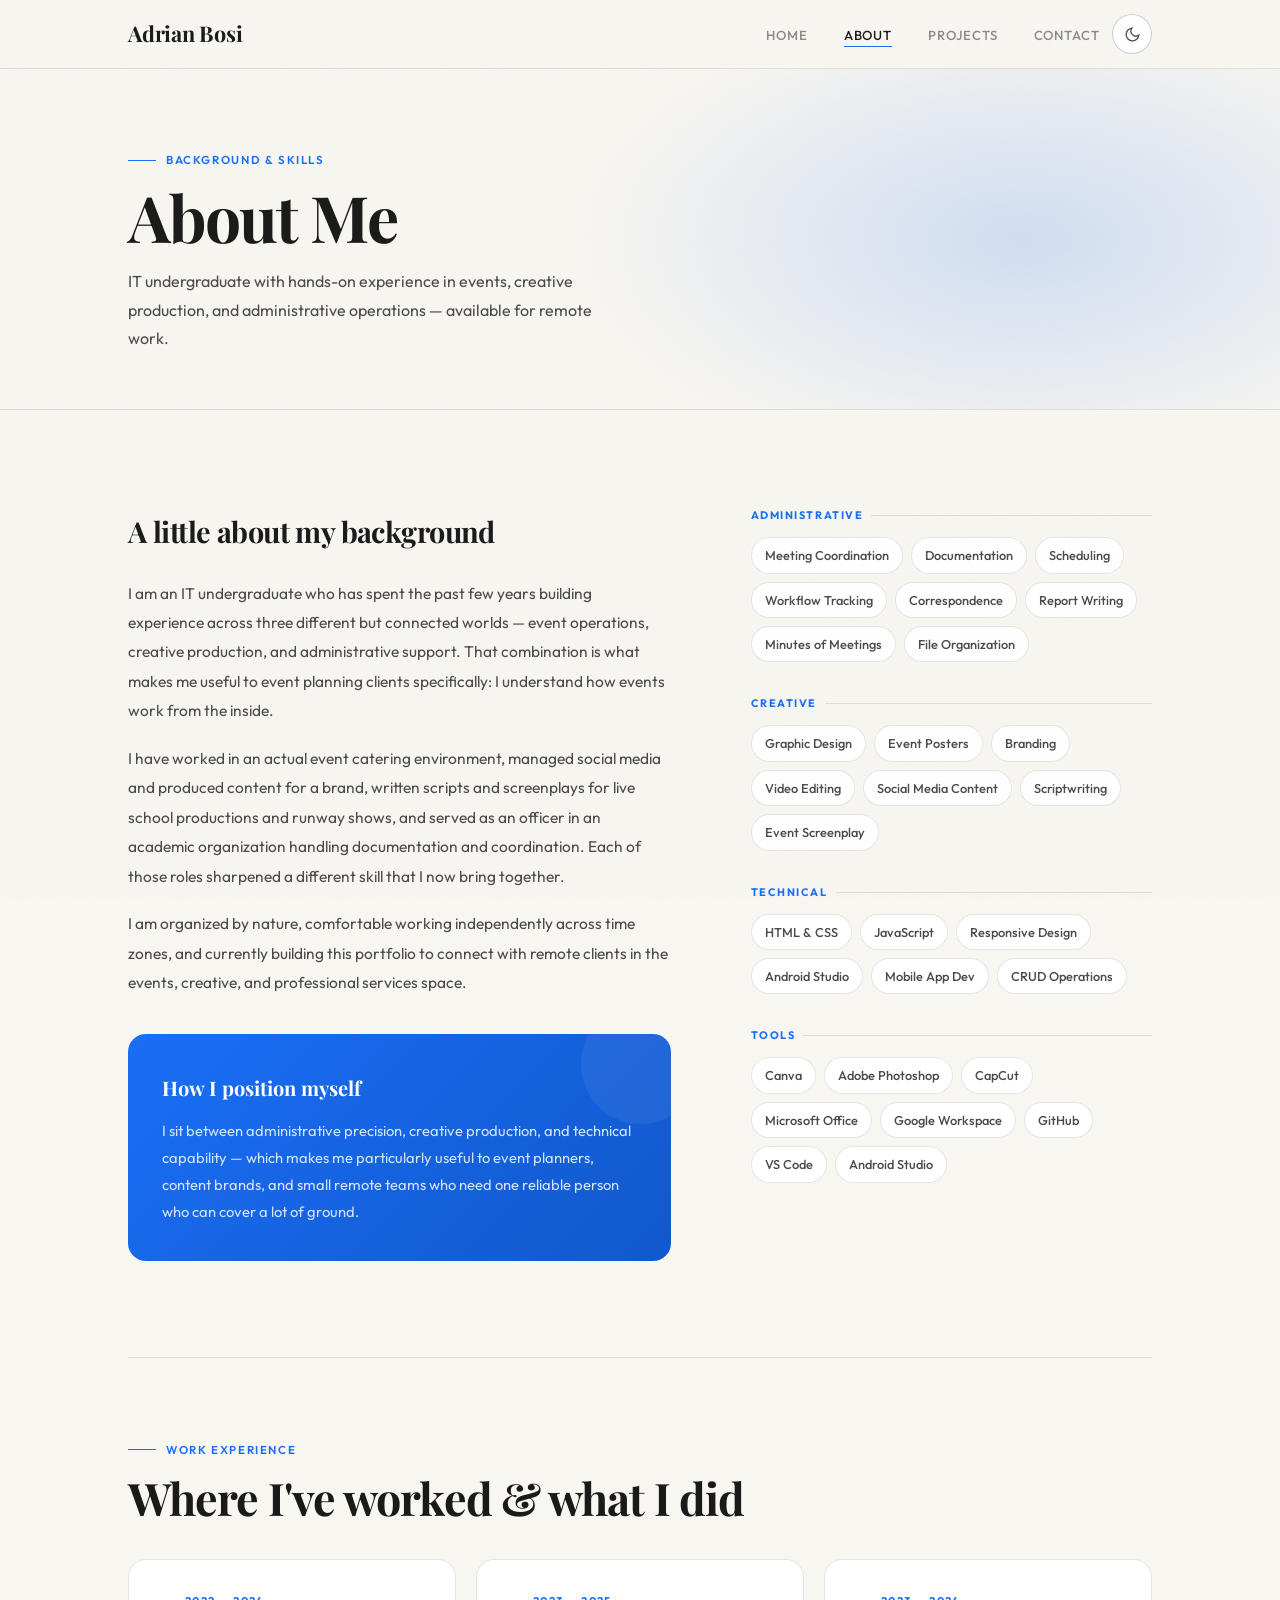
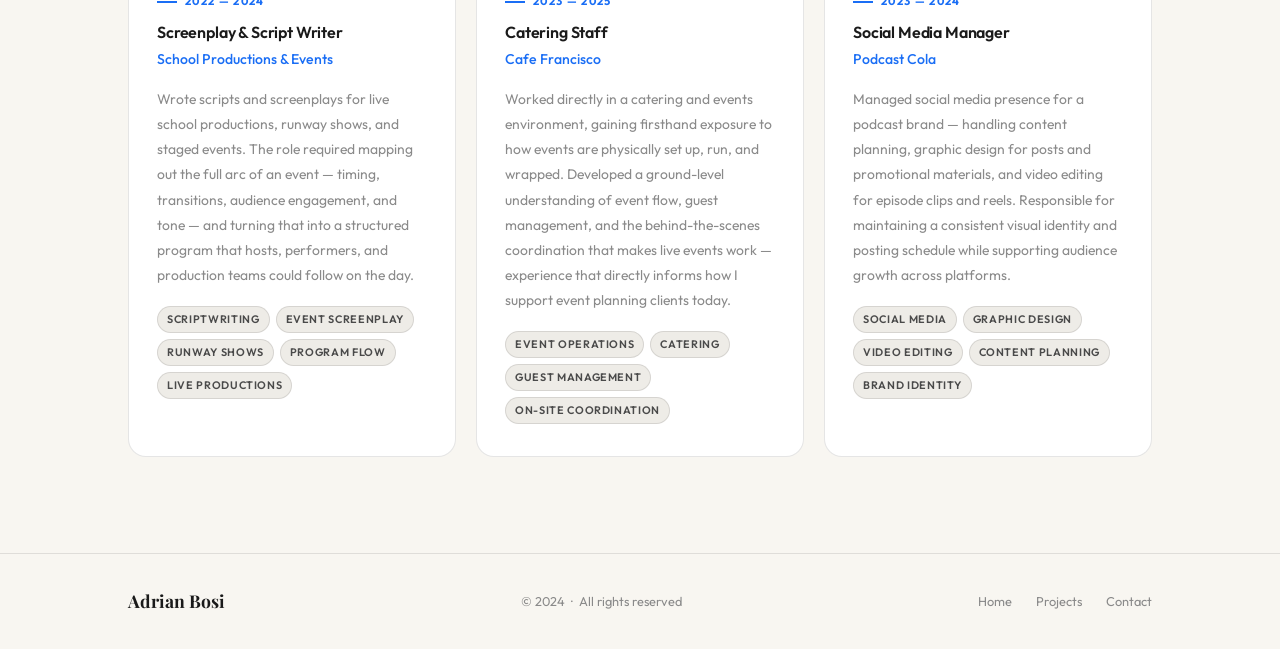
==== pages/about.html @ af2e98ad "Add files via upload" ====
<!DOCTYPE html>
<html lang="en" data-theme="light">
<head>
  <meta charset="UTF-8"/>
  <meta name="viewport" content="width=device-width, initial-scale=1.0"/>
  <title>About | Adrian Bosi</title>
  <meta name="description" content="IT undergraduate with real-world administrative, creative, and event experience, available for remote work."/>
  <link rel="stylesheet" href="../css/style.css"/>
  <style>
    .experience-section { padding: 0 0 96px; }

    .experience-grid {
      display: grid;
      grid-template-columns: repeat(3, 1fr);
      gap: 20px;
    }

    .exp-card {
      background: var(--bg-card);
      border: 1px solid var(--border);
      border-radius: var(--radius-lg);
      padding: 32px 28px;
      position: relative;
      overflow: hidden;
      transition: all var(--transition);
    }

    .exp-card::before {
      content: '';
      position: absolute;
      top: 0; left: 0; right: 0;
      height: 3px;
      background: linear-gradient(90deg, var(--accent), transparent);
      transform: scaleX(0);
      transform-origin: left;
      transition: transform var(--transition);
    }

    .exp-card:hover { box-shadow: var(--shadow-md); transform: translateY(-3px); border-color: var(--border-strong); }
    .exp-card:hover::before { transform: scaleX(1); }

    .exp-period {
      font-size: 0.7rem;
      font-weight: 700;
      letter-spacing: 0.12em;
      text-transform: uppercase;
      color: var(--accent);
      margin-bottom: 10px;
      display: flex;
      align-items: center;
      gap: 8px;
    }

    .exp-period::before {
      content: '';
      width: 20px;
      height: 1.5px;
      background: var(--accent);
      flex-shrink: 0;
    }

    .exp-role {
      font-size: 1rem;
      font-weight: 600;
      color: var(--text);
      margin-bottom: 4px;
      line-height: 1.3;
      letter-spacing: -0.01em;
    }

    .exp-company {
      font-size: 0.88rem;
      color: var(--accent);
      font-weight: 500;
      margin-bottom: 16px;
    }

    .exp-desc {
      font-size: 0.87rem;
      color: var(--text-muted);
      line-height: 1.8;
      margin-bottom: 18px;
    }

    .exp-tags { display: flex; flex-wrap: wrap; gap: 6px; }

    .exp-tag {
      font-size: 0.68rem;
      font-weight: 600;
      letter-spacing: 0.06em;
      text-transform: uppercase;
      color: var(--text-2);
      background: var(--bg-2);
      border: 1px solid var(--border);
      padding: 3px 9px;
      border-radius: 100px;
    }

    .about-divider {
      border: none;
      border-top: 1px solid var(--border);
      margin: 0 0 72px;
    }

    @media (max-width: 900px) {
      .experience-grid { grid-template-columns: 1fr; }
    }
  </style>
</head>
<body>

  <a href="#main-content" class="skip-link">Skip to main content</a>
  <div id="scrollProgress" style="position:fixed;top:0;left:0;height:2px;background:var(--accent);z-index:999;width:0;" aria-hidden="true"></div>

  <nav class="navbar" role="navigation" aria-label="Main navigation">
    <div class="nav-inner">
      <a href="../index.html" class="nav-logo">Adrian Bosi</a>
      <div class="nav-right">
        <button class="nav-toggle" id="navToggle" aria-expanded="false" aria-controls="navLinksWrap" aria-label="Open menu">
          <span></span><span></span><span></span>
        </button>
        <div class="nav-links-wrap" id="navLinksWrap">
          <ul class="nav-links" role="list">
            <li><a href="../index.html">Home</a></li>
            <li><a href="about.html" class="active">About</a></li>
            <li><a href="projects.html">Projects</a></li>
            <li><a href="contact.html">Contact</a></li>
          </ul>
        </div>
        <button class="theme-toggle" id="themeToggle" aria-label="Switch to dark mode">
          <svg class="icon-moon" viewBox="0 0 24 24" fill="none" stroke="currentColor" stroke-width="1.8" aria-hidden="true"><path d="M21 12.79A9 9 0 1111.21 3 7 7 0 0021 12.79z"/></svg>
          <svg class="icon-sun" viewBox="0 0 24 24" fill="none" stroke="currentColor" stroke-width="1.8" aria-hidden="true"><circle cx="12" cy="12" r="5"/><line x1="12" y1="1" x2="12" y2="3"/><line x1="12" y1="21" x2="12" y2="23"/><line x1="4.22" y1="4.22" x2="5.64" y2="5.64"/><line x1="18.36" y1="18.36" x2="19.78" y2="19.78"/><line x1="1" y1="12" x2="3" y2="12"/><line x1="21" y1="12" x2="23" y2="12"/><line x1="4.22" y1="19.78" x2="5.64" y2="18.36"/><line x1="18.36" y1="5.64" x2="19.78" y2="4.22"/></svg>
        </button>
      </div>
    </div>
  </nav>

  <main id="main-content">

    <section class="page-header" aria-label="Page header">
      <div class="page-header-bg" aria-hidden="true"></div>
      <div class="container page-header-content">
        <div class="section-eyebrow reveal">
          <div class="eyebrow-line" aria-hidden="true"></div>
          <span class="eyebrow-text">Background &amp; Skills</span>
        </div>
        <h1 class="reveal reveal-delay-1">About Me</h1>
        <p class="reveal reveal-delay-2">IT undergraduate with hands-on experience in events, creative production, and administrative operations — available for remote work.</p>
      </div>
    </section>

    <!-- BIO + SKILLS -->
    <section class="about-section" aria-labelledby="about-heading">
      <div class="container">
        <div class="about-grid">

          <div class="about-bio">
            <h2 class="reveal" id="about-heading">A little about my background</h2>
            <p class="reveal reveal-delay-1">
              I am an IT undergraduate who has spent the past few years building experience across
              three different but connected worlds — event operations, creative production, and
              administrative support. That combination is what makes me useful to event planning
              clients specifically: I understand how events work from the inside.
            </p>
            <p class="reveal reveal-delay-2">
              I have worked in an actual event catering environment, managed social media and
              produced content for a brand, written scripts and screenplays for live school
              productions and runway shows, and served as an officer in an academic organization
              handling documentation and coordination. Each of those roles sharpened a different
              skill that I now bring together.
            </p>
            <p class="reveal reveal-delay-3">
              I am organized by nature, comfortable working independently across time zones, and
              currently building this portfolio to connect with remote clients in the events,
              creative, and professional services space.
            </p>

            <div class="positioning-box reveal reveal-delay-4">
              <h3>How I position myself</h3>
              <p>
                I sit between administrative precision, creative production, and technical capability —
                which makes me particularly useful to event planners, content brands, and small
                remote teams who need one reliable person who can cover a lot of ground.
              </p>
            </div>
          </div>

          <aside class="skills-sticky" aria-label="Skills and tools">

            <div class="skills-block reveal">
              <div class="skills-block-label">Administrative</div>
              <div class="skill-tags">
                <span class="skill-tag">Meeting Coordination</span>
                <span class="skill-tag">Documentation</span>
                <span class="skill-tag">Scheduling</span>
                <span class="skill-tag">Workflow Tracking</span>
                <span class="skill-tag">Correspondence</span>
                <span class="skill-tag">Report Writing</span>
                <span class="skill-tag">Minutes of Meetings</span>
                <span class="skill-tag">File Organization</span>
              </div>
            </div>

            <div class="skills-block reveal reveal-delay-1">
              <div class="skills-block-label">Creative</div>
              <div class="skill-tags">
                <span class="skill-tag">Graphic Design</span>
                <span class="skill-tag">Event Posters</span>
                <span class="skill-tag">Branding</span>
                <span class="skill-tag">Video Editing</span>
                <span class="skill-tag">Social Media Content</span>
                <span class="skill-tag">Scriptwriting</span>
                <span class="skill-tag">Event Screenplay</span>
              </div>
            </div>

            <div class="skills-block reveal reveal-delay-2">
              <div class="skills-block-label">Technical</div>
              <div class="skill-tags">
                <span class="skill-tag">HTML &amp; CSS</span>
                <span class="skill-tag">JavaScript</span>
                <span class="skill-tag">Responsive Design</span>
                <span class="skill-tag">Android Studio</span>
                <span class="skill-tag">Mobile App Dev</span>
                <span class="skill-tag">CRUD Operations</span>
              </div>
            </div>

            <div class="skills-block reveal reveal-delay-3">
              <div class="skills-block-label">Tools</div>
              <div class="skill-tags">
                <span class="skill-tag">Canva</span>
                <span class="skill-tag">Adobe Photoshop</span>
                <span class="skill-tag">CapCut</span>
                <span class="skill-tag">Microsoft Office</span>
                <span class="skill-tag">Google Workspace</span>
                <span class="skill-tag">GitHub</span>
                <span class="skill-tag">VS Code</span>
                <span class="skill-tag">Android Studio</span>
              </div>
            </div>

          </aside>
        </div>
      </div>
    </section>

    <!-- WORK EXPERIENCE -->
    <section class="experience-section" aria-labelledby="exp-heading">
      <div class="container">
        <hr class="about-divider"/>
        <div class="section-eyebrow reveal">
          <div class="eyebrow-line" aria-hidden="true"></div>
          <span class="eyebrow-text">Work Experience</span>
        </div>
        <h2 class="section-title reveal" id="exp-heading" style="margin-bottom:36px;">
          Where I've worked &amp; what I did
        </h2>

        <div class="experience-grid">

          <!-- SCRIPTWRITING — earliest -->
          <div class="exp-card reveal reveal-delay-1">
            <div class="exp-period">2022 — 2024</div>
            <div class="exp-role">Screenplay &amp; Script Writer</div>
            <div class="exp-company">School Productions &amp; Events</div>
            <p class="exp-desc">
              Wrote scripts and screenplays for live school productions, runway shows, and staged
              events. The role required mapping out the full arc of an event — timing, transitions,
              audience engagement, and tone — and turning that into a structured program that hosts,
              performers, and production teams could follow on the day.
            </p>
            <div class="exp-tags">
              <span class="exp-tag">Scriptwriting</span>
              <span class="exp-tag">Event Screenplay</span>
              <span class="exp-tag">Runway Shows</span>
              <span class="exp-tag">Program Flow</span>
              <span class="exp-tag">Live Productions</span>
            </div>
          </div>

          <!-- CAFE FRANCISCO -->
          <div class="exp-card reveal reveal-delay-2">
            <div class="exp-period">2023 — 2025</div>
            <div class="exp-role">Catering Staff</div>
            <div class="exp-company">Cafe Francisco</div>
            <p class="exp-desc">
              Worked directly in a catering and events environment, gaining firsthand exposure to
              how events are physically set up, run, and wrapped. Developed a ground-level
              understanding of event flow, guest management, and the behind-the-scenes
              coordination that makes live events work — experience that directly informs how
              I support event planning clients today.
            </p>
            <div class="exp-tags">
              <span class="exp-tag">Event Operations</span>
              <span class="exp-tag">Catering</span>
              <span class="exp-tag">Guest Management</span>
              <span class="exp-tag">On-site Coordination</span>
            </div>
          </div>

          <!-- PODCAST COLA -->
          <div class="exp-card reveal reveal-delay-3">
            <div class="exp-period">2023 — 2024</div>
            <div class="exp-role">Social Media Manager</div>
            <div class="exp-company">Podcast Cola</div>
            <p class="exp-desc">
              Managed social media presence for a podcast brand — handling content planning,
              graphic design for posts and promotional materials, and video editing for episode
              clips and reels. Responsible for maintaining a consistent visual identity and
              posting schedule while supporting audience growth across platforms.
            </p>
            <div class="exp-tags">
              <span class="exp-tag">Social Media</span>
              <span class="exp-tag">Graphic Design</span>
              <span class="exp-tag">Video Editing</span>
              <span class="exp-tag">Content Planning</span>
              <span class="exp-tag">Brand Identity</span>
            </div>
          </div>

        </div>
      </div>
    </section>

  </main>

  <footer class="footer" role="contentinfo">
    <div class="container">
      <div class="footer-inner">
        <span class="footer-logo">Adrian Bosi</span>
        <p>&copy; 2024 &nbsp;&middot;&nbsp; All rights reserved</p>
        <nav class="footer-links" aria-label="Footer navigation">
          <a href="../index.html">Home</a>
          <a href="projects.html">Projects</a>
          <a href="contact.html">Contact</a>
        </nav>
      </div>
    </div>
  </footer>

  <script src="../js/main.js"></script>
</body>
</html>
---- css/style.css ----
/* =====================================================
   PORTFOLIO — STYLE.CSS
   Aesthetic: Refined editorial · dual-mode
   ===================================================== */

/* ---- GOOGLE FONTS ---- */
@import url('https://fonts.googleapis.com/css2?family=Playfair+Display:ital,wght@0,400;0,600;0,700;1,400&family=Outfit:wght@300;400;500;600&display=swap');

/* ---- CSS VARIABLES: LIGHT MODE ---- */
:root {
  --bg:          #f8f6f1;
  --bg-2:        #eeece7;
  --bg-card:     #ffffff;
  --text:        #1a1a1a;
  --text-2:      #4a4a4a;
  --text-muted:  #8a8a8a;
  --navy:        #0f1f35;
  --accent:      #1a6ef5;
  --accent-glow: rgba(26,110,245,0.18);
  --accent-soft: #e8f0fe;
  --border:      rgba(0,0,0,0.10);
  --border-strong: rgba(0,0,0,0.18);
  --shadow-sm:   0 2px 10px rgba(0,0,0,0.06);
  --shadow-md:   0 6px 30px rgba(0,0,0,0.10);
  --shadow-lg:   0 16px 48px rgba(0,0,0,0.14);
  --grain-opacity: 0.025;
  --radius:      10px;
  --radius-lg:   18px;
  --font-display: 'Playfair Display', serif;
  --font-body:    'Outfit', sans-serif;
  --transition:   0.3s cubic-bezier(0.4, 0, 0.2, 1);
}

/* ---- DARK MODE ---- */
[data-theme="dark"] {
  --bg:          #0d0f14;
  --bg-2:        #13161e;
  --bg-card:     #181c26;
  --text:        #eeeae0;
  --text-2:      #b8b4a8;
  --text-muted:  #6b6760;
  --navy:        #eeeae0;
  --accent:      #4d8ef7;
  --accent-glow: rgba(77,142,247,0.22);
  --accent-soft: rgba(77,142,247,0.10);
  --border:      rgba(255,255,255,0.08);
  --border-strong: rgba(255,255,255,0.14);
  --shadow-sm:   0 2px 10px rgba(0,0,0,0.3);
  --shadow-md:   0 6px 30px rgba(0,0,0,0.4);
  --shadow-lg:   0 16px 48px rgba(0,0,0,0.5);
  --grain-opacity: 0.04;
}

/* ---- RESET & BASE ---- */
*, *::before, *::after { box-sizing: border-box; margin: 0; padding: 0; }
html { scroll-behavior: smooth; font-size: 16px; }

body {
  font-family: var(--font-body);
  background: var(--bg);
  color: var(--text);
  line-height: 1.75;
  -webkit-font-smoothing: antialiased;
  transition: background var(--transition), color var(--transition);
  overflow-x: hidden;
  position: relative;
}

/* ---- GRAIN TEXTURE OVERLAY ---- */
body::before {
  content: '';
  position: fixed;
  inset: 0;
  pointer-events: none;
  z-index: 9999;
  opacity: var(--grain-opacity);
  background-image: url("data:image/svg+xml,%3Csvg viewBox='0 0 256 256' xmlns='http://www.w3.org/2000/svg'%3E%3Cfilter id='noise'%3E%3CfeTurbulence type='fractalNoise' baseFrequency='0.9' numOctaves='4' stitchTiles='stitch'/%3E%3C/filter%3E%3Crect width='100%25' height='100%25' filter='url(%23noise)'/%3E%3C/svg%3E");
  background-repeat: repeat;
  background-size: 160px 160px;
}

/* ---- SKIP TO CONTENT (accessibility) ---- */
.skip-link {
  position: absolute;
  top: -100%;
  left: 16px;
  background: var(--accent);
  color: #fff;
  padding: 10px 20px;
  border-radius: var(--radius);
  font-size: 0.85rem;
  font-weight: 600;
  z-index: 9999;
  transition: top 0.2s;
}
.skip-link:focus { top: 16px; }

img { max-width: 100%; display: block; }
a { text-decoration: none; color: inherit; }

/* Focus styles for accessibility */
:focus-visible {
  outline: 2px solid var(--accent);
  outline-offset: 3px;
  border-radius: 4px;
}

.container {
  max-width: 1080px;
  margin: 0 auto;
  padding: 0 28px;
}

/* ---- SCROLL REVEAL ---- */
.reveal {
  opacity: 0;
  transform: translateY(28px);
  transition: opacity 0.65s cubic-bezier(0.4,0,0.2,1),
              transform 0.65s cubic-bezier(0.4,0,0.2,1);
}
.reveal.revealed {
  opacity: 1;
  transform: translateY(0);
}
.reveal-delay-1 { transition-delay: 0.1s; }
.reveal-delay-2 { transition-delay: 0.2s; }
.reveal-delay-3 { transition-delay: 0.3s; }
.reveal-delay-4 { transition-delay: 0.4s; }

/* ---- NAVBAR ---- */
.navbar {
  position: sticky;
  top: 0;
  z-index: 200;
  background: rgba(248,246,241,0.88);
  backdrop-filter: blur(14px);
  -webkit-backdrop-filter: blur(14px);
  border-bottom: 1px solid var(--border);
  transition: background var(--transition), border-color var(--transition);
}

[data-theme="dark"] .navbar {
  background: rgba(13,15,20,0.88);
}

.nav-inner {
  max-width: 1080px;
  margin: 0 auto;
  padding: 0 28px;
  height: 68px;
  display: flex;
  align-items: center;
  justify-content: space-between;
}

.nav-logo {
  font-family: var(--font-display);
  font-size: 1.35rem;
  font-weight: 700;
  color: var(--text);
  letter-spacing: -0.01em;
  transition: color var(--transition);
}
.nav-logo:hover { color: var(--accent); }

.nav-right {
  display: flex;
  align-items: center;
  gap: 12px;
}

.nav-links {
  display: flex;
  list-style: none;
  gap: 36px;
  align-items: center;
}

.nav-links a {
  font-size: 0.82rem;
  font-weight: 500;
  color: var(--text-muted);
  letter-spacing: 0.07em;
  text-transform: uppercase;
  transition: color var(--transition);
  position: relative;
  padding-bottom: 2px;
}

.nav-links a::after {
  content: '';
  position: absolute;
  bottom: -2px;
  left: 0;
  width: 0;
  height: 1.5px;
  background: var(--accent);
  transition: width var(--transition);
}

.nav-links a:hover,
.nav-links a.active { color: var(--text); }
.nav-links a:hover::after,
.nav-links a.active::after { width: 100%; }

/* ---- DARK MODE TOGGLE ---- */
.theme-toggle {
  width: 40px;
  height: 40px;
  border: 1px solid var(--border-strong);
  border-radius: 50%;
  background: var(--bg-card);
  cursor: pointer;
  display: flex;
  align-items: center;
  justify-content: center;
  transition: all var(--transition);
  color: var(--text-2);
  flex-shrink: 0;
}
.theme-toggle:hover {
  border-color: var(--accent);
  color: var(--accent);
  box-shadow: 0 0 0 3px var(--accent-glow);
}

.theme-toggle svg {
  width: 17px;
  height: 17px;
  transition: opacity 0.2s, transform 0.3s;
}

.icon-moon { display: block; }
.icon-sun  { display: none; }
[data-theme="dark"] .icon-moon { display: none; }
[data-theme="dark"] .icon-sun  { display: block; }

/* Mobile nav toggle */
.nav-toggle {
  display: none;
  flex-direction: column;
  gap: 5px;
  background: none;
  border: none;
  cursor: pointer;
  padding: 6px;
  color: var(--text);
}
.nav-toggle span {
  display: block;
  width: 22px;
  height: 2px;
  background: currentColor;
  border-radius: 2px;
  transition: all 0.3s;
}

/* ---- BUTTONS ---- */
.btn-primary {
  display: inline-flex;
  align-items: center;
  gap: 8px;
  background: var(--accent);
  color: #fff;
  padding: 13px 28px;
  border-radius: var(--radius);
  font-family: var(--font-body);
  font-weight: 600;
  font-size: 0.88rem;
  letter-spacing: 0.03em;
  border: none;
  cursor: pointer;
  transition: all var(--transition);
  box-shadow: 0 4px 14px var(--accent-glow);
}
.btn-primary:hover {
  transform: translateY(-2px);
  box-shadow: 0 8px 24px var(--accent-glow);
  filter: brightness(1.08);
}

.btn-outline {
  display: inline-flex;
  align-items: center;
  gap: 8px;
  border: 1.5px solid var(--border-strong);
  color: var(--text);
  padding: 12px 28px;
  border-radius: var(--radius);
  font-family: var(--font-body);
  font-weight: 500;
  font-size: 0.88rem;
  letter-spacing: 0.03em;
  transition: all var(--transition);
  background: transparent;
  cursor: pointer;
}
.btn-outline:hover {
  border-color: var(--accent);
  color: var(--accent);
  transform: translateY(-2px);
  box-shadow: 0 4px 14px var(--accent-glow);
}

/* ---- HERO ---- */
.hero {
  min-height: 90vh;
  display: flex;
  align-items: center;
  padding: 80px 0;
  position: relative;
  overflow: hidden;
}

/* Animated background gradient orbs */
.hero-bg {
  position: absolute;
  inset: 0;
  pointer-events: none;
  overflow: hidden;
}

.hero-orb {
  position: absolute;
  border-radius: 50%;
  filter: blur(80px);
  animation: orbFloat 8s ease-in-out infinite;
}

.hero-orb-1 {
  width: 500px;
  height: 500px;
  background: radial-gradient(circle, rgba(26,110,245,0.12) 0%, transparent 70%);
  top: -150px;
  right: -100px;
  animation-delay: 0s;
}

.hero-orb-2 {
  width: 350px;
  height: 350px;
  background: radial-gradient(circle, rgba(26,110,245,0.07) 0%, transparent 70%);
  bottom: -80px;
  left: 10%;
  animation-delay: 3s;
}

[data-theme="dark"] .hero-orb-1 {
  background: radial-gradient(circle, rgba(77,142,247,0.16) 0%, transparent 70%);
}
[data-theme="dark"] .hero-orb-2 {
  background: radial-gradient(circle, rgba(77,142,247,0.10) 0%, transparent 70%);
}

@keyframes orbFloat {
  0%, 100% { transform: translateY(0px) scale(1); }
  50% { transform: translateY(-30px) scale(1.05); }
}

.hero-content { position: relative; z-index: 1; }

.hero-eyebrow {
  display: inline-flex;
  align-items: center;
  gap: 10px;
  background: var(--accent-soft);
  border: 1px solid rgba(26,110,245,0.2);
  border-radius: 100px;
  padding: 6px 16px;
  margin-bottom: 32px;
}

.hero-eyebrow-dot {
  width: 6px;
  height: 6px;
  border-radius: 50%;
  background: var(--accent);
  animation: pulse 2s ease-in-out infinite;
}

@keyframes pulse {
  0%, 100% { box-shadow: 0 0 0 0 var(--accent-glow); }
  50% { box-shadow: 0 0 0 6px transparent; }
}

.hero-eyebrow span {
  font-size: 0.75rem;
  font-weight: 600;
  letter-spacing: 0.1em;
  text-transform: uppercase;
  color: var(--accent);
}

.hero-name {
  font-family: var(--font-display);
  font-size: clamp(3.2rem, 8vw, 6rem);
  color: var(--text);
  line-height: 1.02;
  margin-bottom: 8px;
  font-weight: 700;
  letter-spacing: -0.02em;
}

.hero-name-italic {
  font-style: italic;
  font-weight: 400;
  color: var(--accent);
}

.hero-tagline {
  font-family: var(--font-display);
  font-size: clamp(1.1rem, 2.5vw, 1.6rem);
  color: var(--text-2);
  margin-bottom: 28px;
  font-style: italic;
  font-weight: 400;
}

.hero-intro {
  max-width: 540px;
  color: var(--text-2);
  font-size: 1.02rem;
  margin-bottom: 44px;
  line-height: 1.85;
}

.hero-cta {
  display: flex;
  gap: 16px;
  flex-wrap: wrap;
  margin-bottom: 52px;
}

.hero-status {
  display: inline-flex;
  align-items: center;
  gap: 10px;
  font-size: 0.82rem;
  color: var(--text-muted);
}

.status-dot {
  width: 8px;
  height: 8px;
  border-radius: 50%;
  background: #22c55e;
  box-shadow: 0 0 0 3px rgba(34,197,94,0.2);
  animation: pulse-green 2.5s ease-in-out infinite;
}

@keyframes pulse-green {
  0%, 100% { box-shadow: 0 0 0 3px rgba(34,197,94,0.2); }
  50% { box-shadow: 0 0 0 7px rgba(34,197,94,0.0); }
}

/* ---- SECTION COMMON ---- */
.section-eyebrow {
  display: inline-flex;
  align-items: center;
  gap: 10px;
  margin-bottom: 12px;
}

.eyebrow-line {
  width: 28px;
  height: 1.5px;
  background: var(--accent);
}

.eyebrow-text {
  font-size: 0.72rem;
  font-weight: 600;
  letter-spacing: 0.14em;
  text-transform: uppercase;
  color: var(--accent);
}

.section-title {
  font-family: var(--font-display);
  font-size: clamp(1.9rem, 4vw, 2.8rem);
  color: var(--text);
  margin-bottom: 56px;
  font-weight: 700;
  line-height: 1.15;
  letter-spacing: -0.02em;
}

/* ---- SERVICES ---- */
.services {
  padding: 100px 0;
  border-top: 1px solid var(--border);
  position: relative;
}

.services-grid {
  display: grid;
  grid-template-columns: repeat(3, 1fr);
  gap: 24px;
}

.service-card {
  background: var(--bg-card);
  border: 1px solid var(--border);
  border-radius: var(--radius-lg);
  padding: 40px 32px;
  position: relative;
  overflow: hidden;
  transition: all var(--transition);
  cursor: default;
}

.service-card::before {
  content: '';
  position: absolute;
  top: 0;
  left: 0;
  right: 0;
  height: 2px;
  background: linear-gradient(90deg, var(--accent) 0%, transparent 100%);
  transform: scaleX(0);
  transform-origin: left;
  transition: transform var(--transition);
}

.service-card:hover {
  border-color: var(--border-strong);
  box-shadow: var(--shadow-md);
  transform: translateY(-4px);
}

.service-card:hover::before {
  transform: scaleX(1);
}

.service-card-num {
  font-family: var(--font-display);
  font-size: 3rem;
  font-weight: 700;
  color: var(--border);
  line-height: 1;
  margin-bottom: 24px;
  transition: color var(--transition);
  letter-spacing: -0.04em;
}

.service-card:hover .service-card-num {
  color: var(--accent-glow);
}

.service-card h3 {
  font-size: 1.05rem;
  font-weight: 600;
  color: var(--text);
  margin-bottom: 12px;
  letter-spacing: -0.01em;
}

.service-card p {
  font-size: 0.9rem;
  color: var(--text-muted);
  line-height: 1.8;
}

.service-tag-row {
  display: flex;
  flex-wrap: wrap;
  gap: 6px;
  margin-top: 20px;
}

.service-tag {
  font-size: 0.7rem;
  font-weight: 600;
  letter-spacing: 0.06em;
  text-transform: uppercase;
  color: var(--accent);
  background: var(--accent-soft);
  padding: 4px 10px;
  border-radius: 100px;
}

/* ---- MARQUEE STRIP ---- */
.marquee-section {
  border-top: 1px solid var(--border);
  border-bottom: 1px solid var(--border);
  padding: 18px 0;
  overflow: hidden;
  background: var(--bg-2);
}

.marquee-track {
  display: flex;
  gap: 56px;
  width: max-content;
  animation: marquee 22s linear infinite;
}

.marquee-item {
  font-size: 0.75rem;
  font-weight: 600;
  letter-spacing: 0.12em;
  text-transform: uppercase;
  color: var(--text-muted);
  white-space: nowrap;
  display: flex;
  align-items: center;
  gap: 56px;
}

.marquee-item::after {
  content: '·';
  color: var(--accent);
}

@keyframes marquee {
  from { transform: translateX(0); }
  to   { transform: translateX(-50%); }
}

/* ---- WORK PREVIEW ---- */
.preview {
  padding: 100px 0;
  background: var(--bg-2);
  border-top: 1px solid var(--border);
}

.preview-grid {
  display: grid;
  grid-template-columns: repeat(3, 1fr);
  gap: 20px;
}

.preview-card {
  background: var(--bg-card);
  border: 1px solid var(--border);
  border-radius: var(--radius-lg);
  overflow: hidden;
  transition: all var(--transition);
  text-decoration: none;
  display: block;
  color: inherit;
}

.preview-card:hover {
  box-shadow: var(--shadow-lg);
  transform: translateY(-5px);
  border-color: var(--accent);
}

.preview-card-img {
  height: 180px;
  background: linear-gradient(135deg, var(--bg-2) 0%, var(--border) 100%);
  position: relative;
  overflow: hidden;
  display: flex;
  align-items: center;
  justify-content: center;
}

.preview-card-icon {
  width: 52px;
  height: 52px;
  border: 1px solid var(--border-strong);
  border-radius: var(--radius);
  display: flex;
  align-items: center;
  justify-content: center;
  background: var(--bg-card);
}

.preview-card-icon svg {
  width: 22px;
  height: 22px;
  stroke: var(--text-muted);
  fill: none;
  stroke-width: 1.5;
}

.preview-card-body { padding: 24px 26px; }

.preview-tag {
  font-size: 0.68rem;
  font-weight: 700;
  letter-spacing: 0.1em;
  text-transform: uppercase;
  color: var(--accent);
  margin-bottom: 10px;
}

.preview-card-body h4 {
  font-size: 0.98rem;
  font-weight: 600;
  color: var(--text);
  margin-bottom: 8px;
  line-height: 1.4;
}

.preview-card-body p {
  font-size: 0.86rem;
  color: var(--text-muted);
  line-height: 1.7;
  margin-bottom: 18px;
}

.preview-card-arrow {
  font-size: 0.84rem;
  font-weight: 600;
  color: var(--accent);
  display: flex;
  align-items: center;
  gap: 6px;
  transition: gap var(--transition);
}

.preview-card:hover .preview-card-arrow { gap: 10px; }

/* ---- CTA BANNER ---- */
.cta-banner {
  padding: 100px 0;
  text-align: center;
  position: relative;
  overflow: hidden;
  background: var(--navy);
}

[data-theme="dark"] .cta-banner {
  background: #060810;
  border-top: 1px solid var(--border);
}

.cta-banner-glow {
  position: absolute;
  inset: 0;
  background: radial-gradient(ellipse 60% 80% at 50% 50%, rgba(26,110,245,0.15) 0%, transparent 70%);
  pointer-events: none;
}

.cta-banner-content { position: relative; z-index: 1; }

.cta-banner h2 {
  font-family: var(--font-display);
  font-size: clamp(2rem, 5vw, 3.2rem);
  color: #fff;
  margin-bottom: 16px;
  font-weight: 700;
  letter-spacing: -0.02em;
}

.cta-banner p {
  color: rgba(255,255,255,0.55);
  font-size: 1rem;
  margin-bottom: 40px;
  max-width: 380px;
  margin-left: auto;
  margin-right: auto;
  line-height: 1.75;
}

.cta-banner .btn-primary {
  background: #fff;
  color: #0f1f35;
  box-shadow: 0 8px 32px rgba(255,255,255,0.15);
}
.cta-banner .btn-primary:hover {
  background: #fff;
  filter: brightness(0.95);
}

/* ---- FOOTER ---- */
.footer {
  padding: 32px 0;
  border-top: 1px solid var(--border);
  background: var(--bg);
}

.footer-inner {
  display: flex;
  align-items: center;
  justify-content: space-between;
  flex-wrap: wrap;
  gap: 14px;
}

.footer-logo {
  font-family: var(--font-display);
  font-size: 1.1rem;
  font-weight: 700;
  color: var(--text);
}

.footer p {
  font-size: 0.8rem;
  color: var(--text-muted);
}

.footer-links {
  display: flex;
  gap: 24px;
}

.footer-links a {
  font-size: 0.8rem;
  color: var(--text-muted);
  transition: color var(--transition);
}
.footer-links a:hover { color: var(--accent); }

/* ---- PAGE HEADER ---- */
.page-header {
  padding: 72px 0 56px;
  border-bottom: 1px solid var(--border);
  position: relative;
  overflow: hidden;
}

.page-header-bg {
  position: absolute;
  inset: 0;
  background: radial-gradient(ellipse 50% 100% at 80% 50%, var(--accent-glow) 0%, transparent 70%);
  pointer-events: none;
}

.page-header-content { position: relative; z-index: 1; }

.page-header h1 {
  font-family: var(--font-display);
  font-size: clamp(2.4rem, 6vw, 4rem);
  color: var(--text);
  margin-bottom: 14px;
  font-weight: 700;
  letter-spacing: -0.03em;
  line-height: 1.1;
}

.page-header p {
  color: var(--text-2);
  font-size: 1rem;
  max-width: 500px;
  line-height: 1.8;
}

/* ---- ABOUT ---- */
.about-section { padding: 96px 0; }

.about-grid {
  display: grid;
  grid-template-columns: 1.15fr 0.85fr;
  gap: 80px;
  align-items: start;
}

.about-bio h2 {
  font-family: var(--font-display);
  font-size: 1.8rem;
  color: var(--text);
  margin-bottom: 22px;
  font-weight: 700;
  letter-spacing: -0.02em;
}

.about-bio p {
  color: var(--text-2);
  font-size: 0.97rem;
  margin-bottom: 18px;
  line-height: 1.9;
}

.positioning-box {
  background: linear-gradient(135deg, var(--accent) 0%, #1158cc 100%);
  border-radius: var(--radius-lg);
  padding: 36px 34px;
  margin-top: 36px;
  position: relative;
  overflow: hidden;
}

.positioning-box::before {
  content: '';
  position: absolute;
  top: -30px;
  right: -30px;
  width: 120px;
  height: 120px;
  border-radius: 50%;
  background: rgba(255,255,255,0.06);
}

.positioning-box h3 {
  font-family: var(--font-display);
  font-size: 1.25rem;
  color: #fff;
  margin-bottom: 12px;
  font-weight: 700;
}

.positioning-box p {
  font-size: 0.92rem;
  line-height: 1.85;
  color: rgba(255,255,255,0.82);
  margin-bottom: 0;
}

.skills-sticky { position: sticky; top: 90px; }

.skills-block { margin-bottom: 32px; }

.skills-block-label {
  font-size: 0.68rem;
  font-weight: 700;
  letter-spacing: 0.14em;
  text-transform: uppercase;
  color: var(--accent);
  margin-bottom: 12px;
  display: flex;
  align-items: center;
  gap: 8px;
}

.skills-block-label::after {
  content: '';
  flex: 1;
  height: 1px;
  background: var(--border);
}

.skill-tags {
  display: flex;
  flex-wrap: wrap;
  gap: 8px;
}

.skill-tag {
  font-size: 0.8rem;
  font-weight: 500;
  color: var(--text-2);
  background: var(--bg-card);
  border: 1px solid var(--border);
  padding: 6px 13px;
  border-radius: 100px;
  transition: all var(--transition);
}

.skill-tag:hover {
  border-color: var(--accent);
  color: var(--accent);
  background: var(--accent-soft);
}

/* ---- PROJECTS ---- */
.projects-section { padding: 96px 0; }

.project-category { margin-bottom: 88px; }
.project-category:last-child { margin-bottom: 0; }

.category-header {
  display: flex;
  align-items: center;
  gap: 16px;
  margin-bottom: 40px;
  padding-bottom: 22px;
  border-bottom: 1px solid var(--border);
}

.category-num {
  font-family: var(--font-display);
  font-size: 0.9rem;
  color: var(--text-muted);
  font-style: italic;
  font-weight: 400;
}

.category-title {
  font-family: var(--font-display);
  font-size: 1.7rem;
  color: var(--text);
  font-weight: 700;
  margin-bottom: 0;
  letter-spacing: -0.02em;
}

.project-grid {
  display: grid;
  grid-template-columns: repeat(auto-fill, minmax(300px, 1fr));
  gap: 22px;
}

.project-card {
  background: var(--bg-card);
  border: 1px solid var(--border);
  border-radius: var(--radius-lg);
  overflow: hidden;
  transition: all var(--transition);
}

.project-card:hover {
  box-shadow: var(--shadow-lg);
  transform: translateY(-4px);
  border-color: var(--border-strong);
}

.project-thumb {
  width: 100%;
  height: 196px;
  background: var(--bg-2);
  border-bottom: 1px solid var(--border);
  overflow: hidden;
  display: flex;
  align-items: center;
  justify-content: center;
  position: relative;
}

.project-thumb img {
  width: 100%;
  height: 100%;
  object-fit: cover;
  transition: transform 0.5s cubic-bezier(0.4,0,0.2,1);
}

.project-card:hover .project-thumb img { transform: scale(1.04); }

.thumb-placeholder {
  width: 100%;
  height: 100%;
  display: flex;
  flex-direction: column;
  align-items: center;
  justify-content: center;
  gap: 10px;
}

.thumb-placeholder .ph-icon {
  width: 44px;
  height: 44px;
  border: 1px solid var(--border-strong);
  border-radius: var(--radius);
  display: flex;
  align-items: center;
  justify-content: center;
  background: var(--bg-card);
}

.thumb-placeholder .ph-icon svg {
  width: 18px;
  height: 18px;
  stroke: var(--text-muted);
  fill: none;
  stroke-width: 1.5;
}

.thumb-placeholder .ph-label {
  font-size: 0.72rem;
  color: var(--text-muted);
  letter-spacing: 0.04em;
}

.project-info { padding: 24px 26px 26px; }

.project-info h4 {
  font-size: 0.97rem;
  font-weight: 600;
  color: var(--text);
  margin-bottom: 8px;
  line-height: 1.4;
  letter-spacing: -0.01em;
}

.project-info p {
  font-size: 0.87rem;
  color: var(--text-muted);
  line-height: 1.75;
  margin-bottom: 20px;
}

.project-meta {
  display: flex;
  align-items: center;
  justify-content: space-between;
  gap: 10px;
  flex-wrap: wrap;
}

.project-tool {
  font-size: 0.7rem;
  font-weight: 600;
  letter-spacing: 0.07em;
  text-transform: uppercase;
  color: var(--text-muted);
  background: var(--bg-2);
  border: 1px solid var(--border);
  padding: 4px 10px;
  border-radius: 100px;
}

.project-link {
  font-size: 0.83rem;
  font-weight: 600;
  color: var(--accent);
  display: flex;
  align-items: center;
  gap: 5px;
  transition: gap var(--transition);
}
.project-link:hover { gap: 8px; }

/* ---- CONTACT ---- */
.contact-section { padding: 96px 0; }

.contact-grid {
  display: grid;
  grid-template-columns: 1fr 1.15fr;
  gap: 80px;
  align-items: start;
}

.contact-info h2 {
  font-family: var(--font-display);
  font-size: 1.8rem;
  color: var(--text);
  margin-bottom: 14px;
  font-weight: 700;
  letter-spacing: -0.02em;
}

.contact-info > p {
  color: var(--text-2);
  font-size: 0.97rem;
  margin-bottom: 44px;
  line-height: 1.85;
}

.contact-item {
  display: flex;
  align-items: flex-start;
  gap: 16px;
  margin-bottom: 26px;
}

.contact-icon-box {
  width: 44px;
  height: 44px;
  border: 1px solid var(--border);
  border-radius: var(--radius);
  background: var(--bg-card);
  display: flex;
  align-items: center;
  justify-content: center;
  flex-shrink: 0;
  transition: all var(--transition);
}

.contact-item:hover .contact-icon-box {
  border-color: var(--accent);
  box-shadow: 0 0 0 3px var(--accent-glow);
}

.contact-icon-box svg {
  width: 17px;
  height: 17px;
  stroke: var(--text-2);
  fill: none;
  stroke-width: 1.7;
  transition: stroke var(--transition);
}

.contact-item:hover .contact-icon-box svg { stroke: var(--accent); }

.contact-item-text label {
  display: block;
  font-size: 0.68rem;
  font-weight: 700;
  letter-spacing: 0.12em;
  text-transform: uppercase;
  color: var(--accent);
  margin-bottom: 3px;
}

.contact-item-text span {
  font-size: 0.93rem;
  color: var(--text);
  font-weight: 500;
}

.contact-form {
  background: var(--bg-card);
  border: 1px solid var(--border);
  border-radius: var(--radius-lg);
  padding: 42px 38px;
}

.contact-form h3 {
  font-family: var(--font-display);
  font-size: 1.2rem;
  font-weight: 700;
  color: var(--text);
  margin-bottom: 28px;
  letter-spacing: -0.01em;
}

.form-group { margin-bottom: 18px; }

.form-group label {
  display: block;
  font-size: 0.78rem;
  font-weight: 600;
  color: var(--text-2);
  margin-bottom: 7px;
  letter-spacing: 0.02em;
}

.form-group input,
.form-group textarea,
.form-group select {
  width: 100%;
  padding: 12px 16px;
  border: 1.5px solid var(--border);
  border-radius: var(--radius);
  font-family: var(--font-body);
  font-size: 0.9rem;
  color: var(--text);
  background: var(--bg);
  transition: border-color var(--transition), box-shadow var(--transition);
  outline: none;
  appearance: none;
}

.form-group input:focus,
.form-group textarea:focus,
.form-group select:focus {
  border-color: var(--accent);
  box-shadow: 0 0 0 3px var(--accent-glow);
}

.form-group textarea { resize: vertical; min-height: 126px; }

.form-submit {
  width: 100%;
  margin-top: 8px;
  justify-content: center;
  font-size: 0.9rem;
}

/* ---- RESPONSIVE ---- */
@media (max-width: 900px) {
  .services-grid { grid-template-columns: 1fr; gap: 16px; }
  .preview-grid   { grid-template-columns: 1fr 1fr; }
  .about-grid,
  .contact-grid   { grid-template-columns: 1fr; gap: 56px; }
  .skills-sticky  { position: static; }
}

@media (max-width: 768px) {
  .nav-toggle  { display: flex; }
  .nav-links-wrap {
    display: none;
    position: absolute;
    top: 68px;
    left: 0; right: 0;
    background: var(--bg);
    border-bottom: 1px solid var(--border);
    padding: 14px 0;
    box-shadow: var(--shadow-md);
  }
  .nav-links-wrap.open { display: block; }
  .nav-links {
    flex-direction: column;
    gap: 0;
  }
  .nav-links li a {
    display: block;
    padding: 13px 28px;
    font-size: 0.92rem;
  }

  .preview-grid { grid-template-columns: 1fr; }
  .hero { min-height: 80vh; padding: 64px 0; }
}

@media (max-width: 480px) {
  .hero-cta { flex-direction: column; }
  .btn-primary,
  .btn-outline { text-align: center; justify-content: center; }
  .footer-inner { flex-direction: column; align-items: flex-start; gap: 16px; }
}

/* ---- REDUCED MOTION ---- */
@media (prefers-reduced-motion: reduce) {
  *, *::before, *::after {
    animation-duration: 0.01ms !important;
    transition-duration: 0.01ms !important;
  }
  .reveal { opacity: 1; transform: none; }
}
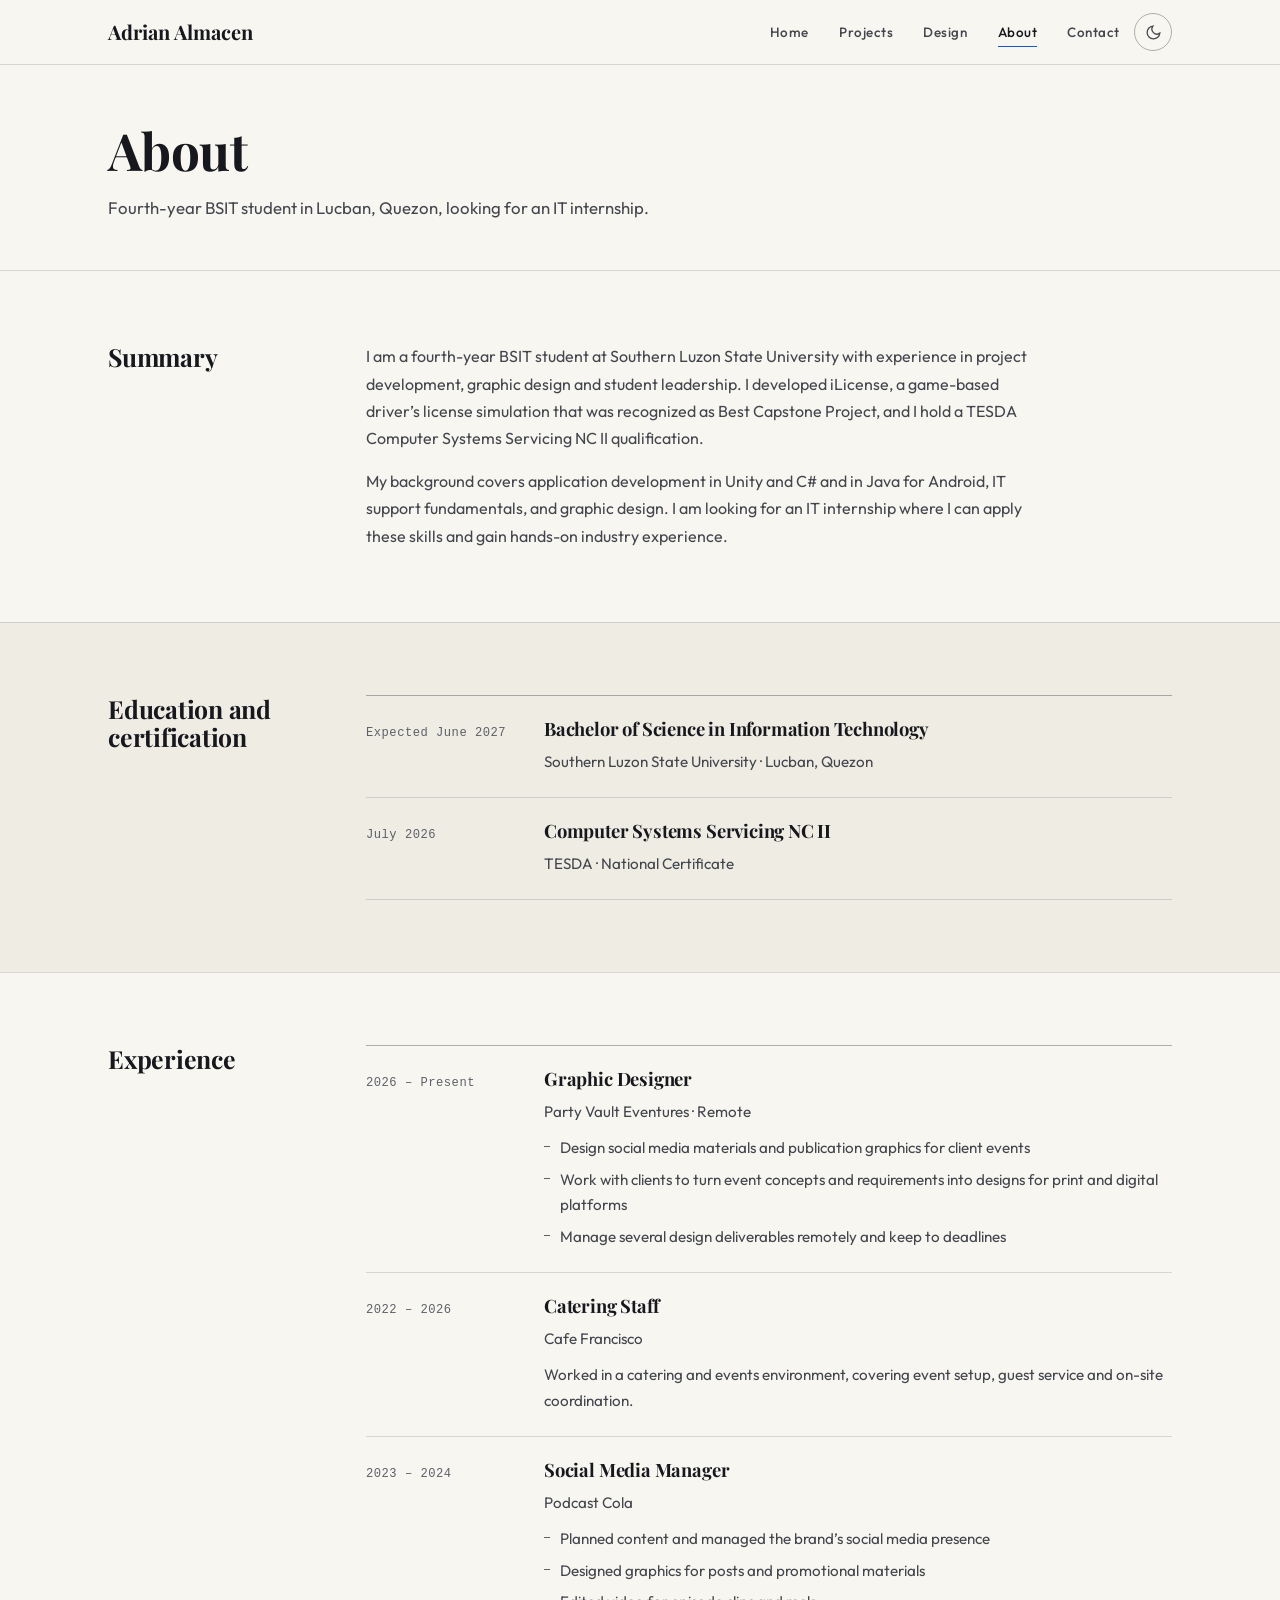
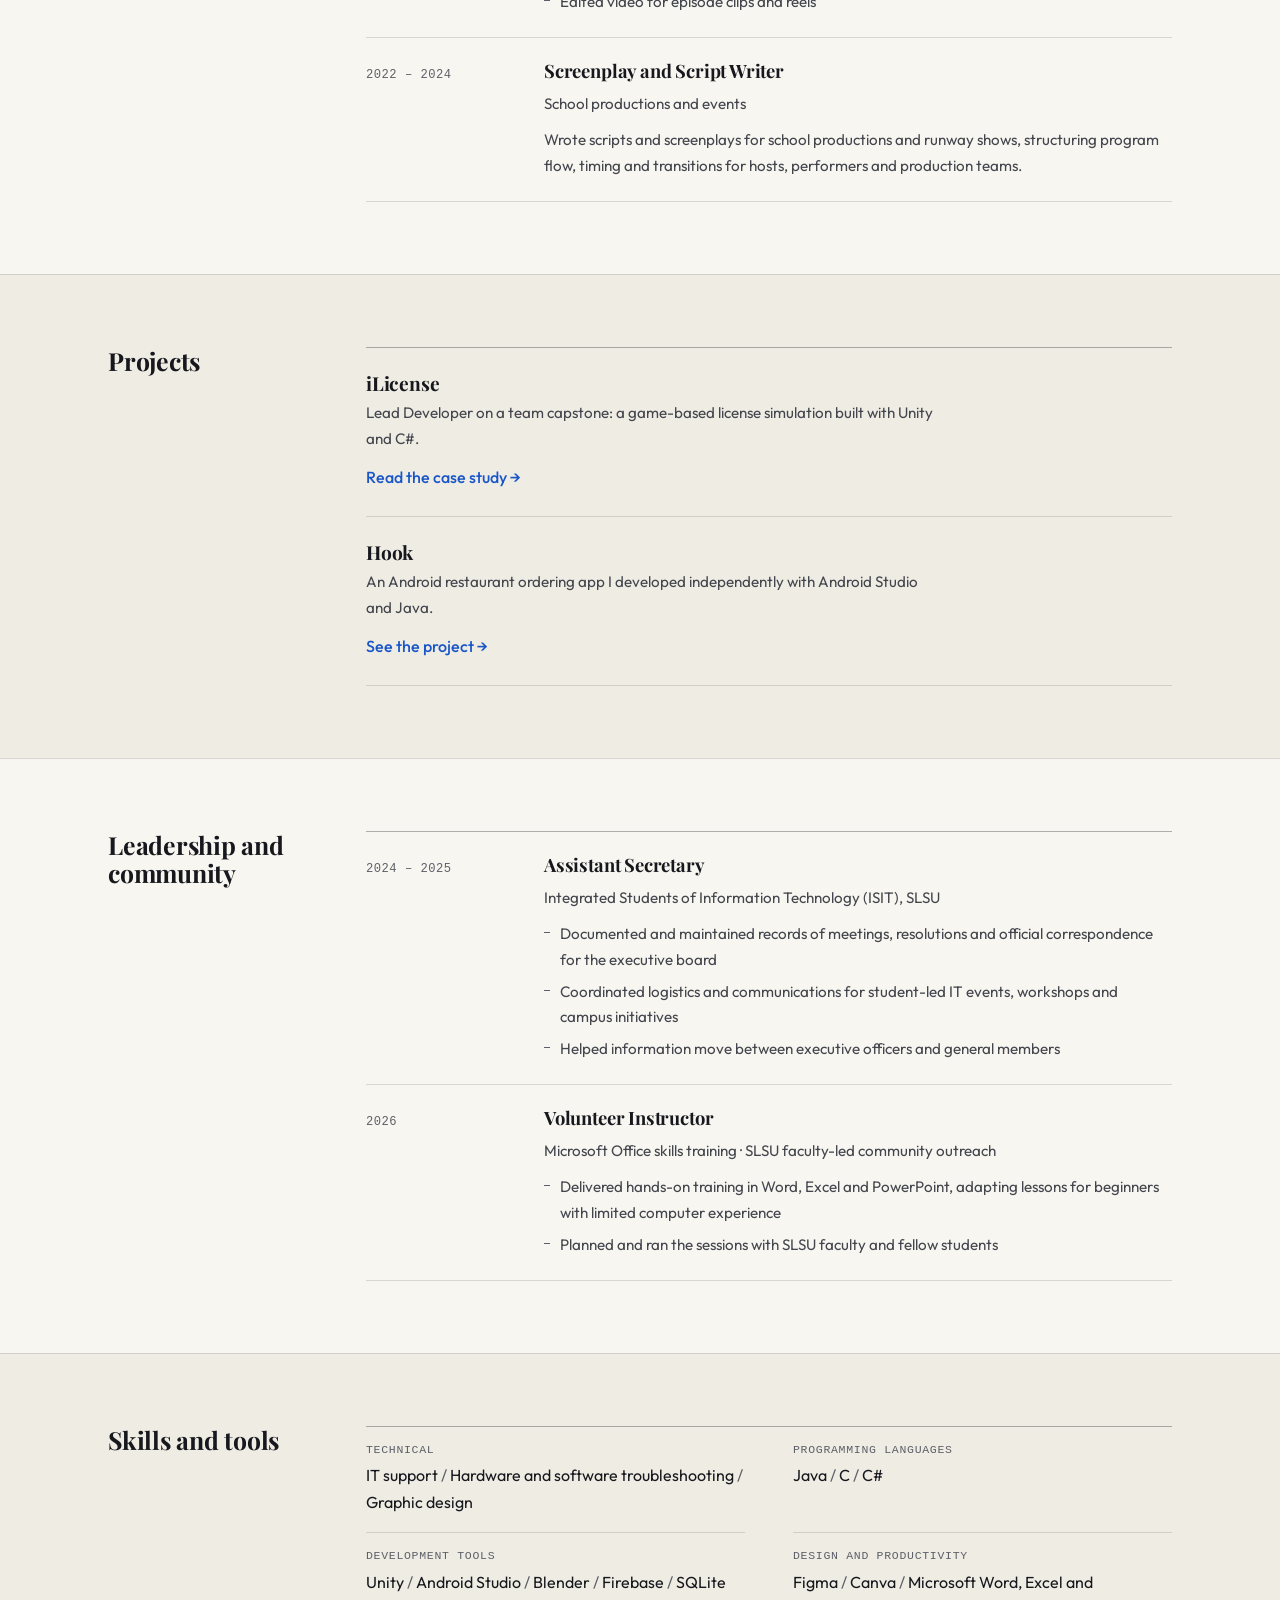
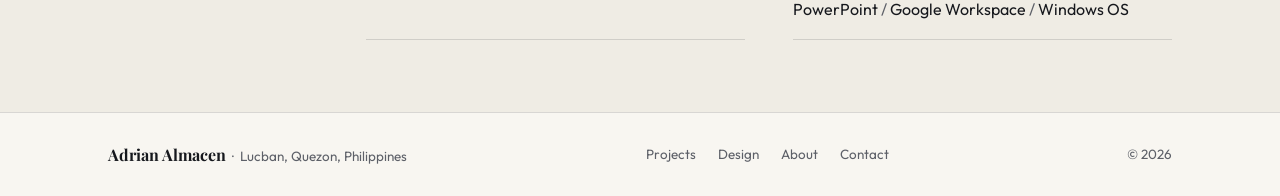
==== commit 6f14f401: "Replace old portfolio with redesigned website" ====
--- a/pages/about.html
+++ b/pages/about.html
@@ -1,341 +1,53 @@
 <!DOCTYPE html>
 <html lang="en" data-theme="light">
 <head>
-  <meta charset="UTF-8"/>
-  <meta name="viewport" content="width=device-width, initial-scale=1.0"/>
-  <title>About | Adrian Bosi</title>
-  <meta name="description" content="IT undergraduate with real-world administrative, creative, and event experience, available for remote work."/>
-  <link rel="stylesheet" href="../css/style.css"/>
-  <style>
-    .experience-section { padding: 0 0 96px; }
-
-    .experience-grid {
-      display: grid;
-      grid-template-columns: repeat(3, 1fr);
-      gap: 20px;
-    }
-
-    .exp-card {
-      background: var(--bg-card);
-      border: 1px solid var(--border);
-      border-radius: var(--radius-lg);
-      padding: 32px 28px;
-      position: relative;
-      overflow: hidden;
-      transition: all var(--transition);
-    }
-
-    .exp-card::before {
-      content: '';
-      position: absolute;
-      top: 0; left: 0; right: 0;
-      height: 3px;
-      background: linear-gradient(90deg, var(--accent), transparent);
-      transform: scaleX(0);
-      transform-origin: left;
-      transition: transform var(--transition);
-    }
-
-    .exp-card:hover { box-shadow: var(--shadow-md); transform: translateY(-3px); border-color: var(--border-strong); }
-    .exp-card:hover::before { transform: scaleX(1); }
-
-    .exp-period {
-      font-size: 0.7rem;
-      font-weight: 700;
-      letter-spacing: 0.12em;
-      text-transform: uppercase;
-      color: var(--accent);
-      margin-bottom: 10px;
-      display: flex;
-      align-items: center;
-      gap: 8px;
-    }
-
-    .exp-period::before {
-      content: '';
-      width: 20px;
-      height: 1.5px;
-      background: var(--accent);
-      flex-shrink: 0;
-    }
-
-    .exp-role {
-      font-size: 1rem;
-      font-weight: 600;
-      color: var(--text);
-      margin-bottom: 4px;
-      line-height: 1.3;
-      letter-spacing: -0.01em;
-    }
-
-    .exp-company {
-      font-size: 0.88rem;
-      color: var(--accent);
-      font-weight: 500;
-      margin-bottom: 16px;
-    }
-
-    .exp-desc {
-      font-size: 0.87rem;
-      color: var(--text-muted);
-      line-height: 1.8;
-      margin-bottom: 18px;
-    }
-
-    .exp-tags { display: flex; flex-wrap: wrap; gap: 6px; }
-
-    .exp-tag {
-      font-size: 0.68rem;
-      font-weight: 600;
-      letter-spacing: 0.06em;
-      text-transform: uppercase;
-      color: var(--text-2);
-      background: var(--bg-2);
-      border: 1px solid var(--border);
-      padding: 3px 9px;
-      border-radius: 100px;
-    }
-
-    .about-divider {
-      border: none;
-      border-top: 1px solid var(--border);
-      margin: 0 0 72px;
-    }
-
-    @media (max-width: 900px) {
-      .experience-grid { grid-template-columns: 1fr; }
-    }
-  </style>
+  <meta charset="UTF-8">
+  <meta name="viewport" content="width=device-width, initial-scale=1">
+  <title>About | Adrian Almacen</title>
+  <meta name="description" content="Education, experience and skills of Adrian Almacen, a fourth-year BSIT student at Southern Luzon State University seeking an IT internship.">
+  <meta name="theme-color" content="#f8f6f1">
+  <meta property="og:type" content="website">
+  <meta property="og:title" content="About | Adrian Almacen">
+  <meta property="og:description" content="Education, experience and skills of Adrian Almacen, a fourth-year BSIT student at Southern Luzon State University seeking an IT internship.">
+  <link rel="icon" href="../images/favicon.svg" type="image/svg+xml">
+  <script>(function(){var t;try{t=localStorage.getItem('theme');}catch(e){}if(t!=='dark'&&t!=='light'){t=window.matchMedia&&matchMedia('(prefers-color-scheme: dark)').matches?'dark':'light';}var d=document.documentElement;d.setAttribute('data-theme',t);d.classList.add('js');})();</script>
+  <link rel="preconnect" href="https://fonts.googleapis.com">
+  <link rel="preconnect" href="https://fonts.gstatic.com" crossorigin>
+  <link rel="stylesheet" href="https://fonts.googleapis.com/css2?family=Outfit:wght@400;500;600&amp;family=Playfair+Display:ital,wght@0,500;0,700;1,500&amp;display=swap">
+  <link rel="stylesheet" href="../css/style.css">
 </head>
 <body>
+  <a href="#main-content" class="skip-link">Skip to main content</a>
 
-  <a href="#main-content" class="skip-link">Skip to main content</a>
-  <div id="scrollProgress" style="position:fixed;top:0;left:0;height:2px;background:var(--accent);z-index:999;width:0;" aria-hidden="true"></div>
-
-  <nav class="navbar" role="navigation" aria-label="Main navigation">
-    <div class="nav-inner">
-      <a href="../index.html" class="nav-logo">Adrian Bosi</a>
+  <header class="navbar">
+    <nav class="nav-inner" aria-label="Main">
+      <a href="../index.html" class="nav-logo">Adrian Almacen</a>
       <div class="nav-right">
-        <button class="nav-toggle" id="navToggle" aria-expanded="false" aria-controls="navLinksWrap" aria-label="Open menu">
-          <span></span><span></span><span></span>
-        </button>
-        <div class="nav-links-wrap" id="navLinksWrap">
-          <ul class="nav-links" role="list">
-            <li><a href="../index.html">Home</a></li>
-            <li><a href="about.html" class="active">About</a></li>
-            <li><a href="projects.html">Projects</a></li>
-            <li><a href="contact.html">Contact</a></li>
-          </ul>
-        </div>
-        <button class="theme-toggle" id="themeToggle" aria-label="Switch to dark mode">
+        <button type="button" class="nav-toggle" id="navToggle" aria-expanded="false" aria-controls="navLinksWrap" aria-label="Open menu"><span></span><span></span><span></span></button>
+        <div class="nav-links-wrap" id="navLinksWrap"><ul class="nav-links"><li><a href="../index.html">Home</a></li><li><a href="projects.html">Projects</a></li><li><a href="design.html">Design</a></li><li><a href="about.html" aria-current="page">About</a></li><li><a href="contact.html">Contact</a></li></ul></div>
+        <button type="button" class="theme-toggle" id="themeToggle" aria-label="Switch to dark mode">
           <svg class="icon-moon" viewBox="0 0 24 24" fill="none" stroke="currentColor" stroke-width="1.8" aria-hidden="true"><path d="M21 12.79A9 9 0 1111.21 3 7 7 0 0021 12.79z"/></svg>
-          <svg class="icon-sun" viewBox="0 0 24 24" fill="none" stroke="currentColor" stroke-width="1.8" aria-hidden="true"><circle cx="12" cy="12" r="5"/><line x1="12" y1="1" x2="12" y2="3"/><line x1="12" y1="21" x2="12" y2="23"/><line x1="4.22" y1="4.22" x2="5.64" y2="5.64"/><line x1="18.36" y1="18.36" x2="19.78" y2="19.78"/><line x1="1" y1="12" x2="3" y2="12"/><line x1="21" y1="12" x2="23" y2="12"/><line x1="4.22" y1="19.78" x2="5.64" y2="18.36"/><line x1="18.36" y1="5.64" x2="19.78" y2="4.22"/></svg>
+          <svg class="icon-sun" viewBox="0 0 24 24" fill="none" stroke="currentColor" stroke-width="1.8" aria-hidden="true"><circle cx="12" cy="12" r="5"/><path d="M12 1v2M12 21v2M4.22 4.22l1.42 1.42M18.36 18.36l1.42 1.42M1 12h2M21 12h2M4.22 19.78l1.42-1.42M18.36 5.64l1.42-1.42"/></svg>
         </button>
       </div>
-    </div>
-  </nav>
+    </nav>
+  </header>
 
   <main id="main-content">
-
-    <section class="page-header" aria-label="Page header">
-      <div class="page-header-bg" aria-hidden="true"></div>
-      <div class="container page-header-content">
-        <div class="section-eyebrow reveal">
-          <div class="eyebrow-line" aria-hidden="true"></div>
-          <span class="eyebrow-text">Background &amp; Skills</span>
-        </div>
-        <h1 class="reveal reveal-delay-1">About Me</h1>
-        <p class="reveal reveal-delay-2">IT undergraduate with hands-on experience in events, creative production, and administrative operations — available for remote work.</p>
-      </div>
-    </section>
-
-    <!-- BIO + SKILLS -->
-    <section class="about-section" aria-labelledby="about-heading">
-      <div class="container">
-        <div class="about-grid">
-
-          <div class="about-bio">
-            <h2 class="reveal" id="about-heading">A little about my background</h2>
-            <p class="reveal reveal-delay-1">
-              I am an IT undergraduate who has spent the past few years building experience across
-              three different but connected worlds — event operations, creative production, and
-              administrative support. That combination is what makes me useful to event planning
-              clients specifically: I understand how events work from the inside.
-            </p>
-            <p class="reveal reveal-delay-2">
-              I have worked in an actual event catering environment, managed social media and
-              produced content for a brand, written scripts and screenplays for live school
-              productions and runway shows, and served as an officer in an academic organization
-              handling documentation and coordination. Each of those roles sharpened a different
-              skill that I now bring together.
-            </p>
-            <p class="reveal reveal-delay-3">
-              I am organized by nature, comfortable working independently across time zones, and
-              currently building this portfolio to connect with remote clients in the events,
-              creative, and professional services space.
-            </p>
-
-            <div class="positioning-box reveal reveal-delay-4">
-              <h3>How I position myself</h3>
-              <p>
-                I sit between administrative precision, creative production, and technical capability —
-                which makes me particularly useful to event planners, content brands, and small
-                remote teams who need one reliable person who can cover a lot of ground.
-              </p>
-            </div>
-          </div>
-
-          <aside class="skills-sticky" aria-label="Skills and tools">
-
-            <div class="skills-block reveal">
-              <div class="skills-block-label">Administrative</div>
-              <div class="skill-tags">
-                <span class="skill-tag">Meeting Coordination</span>
-                <span class="skill-tag">Documentation</span>
-                <span class="skill-tag">Scheduling</span>
-                <span class="skill-tag">Workflow Tracking</span>
-                <span class="skill-tag">Correspondence</span>
-                <span class="skill-tag">Report Writing</span>
-                <span class="skill-tag">Minutes of Meetings</span>
-                <span class="skill-tag">File Organization</span>
-              </div>
-            </div>
-
-            <div class="skills-block reveal reveal-delay-1">
-              <div class="skills-block-label">Creative</div>
-              <div class="skill-tags">
-                <span class="skill-tag">Graphic Design</span>
-                <span class="skill-tag">Event Posters</span>
-                <span class="skill-tag">Branding</span>
-                <span class="skill-tag">Video Editing</span>
-                <span class="skill-tag">Social Media Content</span>
-                <span class="skill-tag">Scriptwriting</span>
-                <span class="skill-tag">Event Screenplay</span>
-              </div>
-            </div>
-
-            <div class="skills-block reveal reveal-delay-2">
-              <div class="skills-block-label">Technical</div>
-              <div class="skill-tags">
-                <span class="skill-tag">HTML &amp; CSS</span>
-                <span class="skill-tag">JavaScript</span>
-                <span class="skill-tag">Responsive Design</span>
-                <span class="skill-tag">Android Studio</span>
-                <span class="skill-tag">Mobile App Dev</span>
-                <span class="skill-tag">CRUD Operations</span>
-              </div>
-            </div>
-
-            <div class="skills-block reveal reveal-delay-3">
-              <div class="skills-block-label">Tools</div>
-              <div class="skill-tags">
-                <span class="skill-tag">Canva</span>
-                <span class="skill-tag">Adobe Photoshop</span>
-                <span class="skill-tag">CapCut</span>
-                <span class="skill-tag">Microsoft Office</span>
-                <span class="skill-tag">Google Workspace</span>
-                <span class="skill-tag">GitHub</span>
-                <span class="skill-tag">VS Code</span>
-                <span class="skill-tag">Android Studio</span>
-              </div>
-            </div>
-
-          </aside>
-        </div>
-      </div>
-    </section>
-
-    <!-- WORK EXPERIENCE -->
-    <section class="experience-section" aria-labelledby="exp-heading">
-      <div class="container">
-        <hr class="about-divider"/>
-        <div class="section-eyebrow reveal">
-          <div class="eyebrow-line" aria-hidden="true"></div>
-          <span class="eyebrow-text">Work Experience</span>
-        </div>
-        <h2 class="section-title reveal" id="exp-heading" style="margin-bottom:36px;">
-          Where I've worked &amp; what I did
-        </h2>
-
-        <div class="experience-grid">
-
-          <!-- SCRIPTWRITING — earliest -->
-          <div class="exp-card reveal reveal-delay-1">
-            <div class="exp-period">2022 — 2024</div>
-            <div class="exp-role">Screenplay &amp; Script Writer</div>
-            <div class="exp-company">School Productions &amp; Events</div>
-            <p class="exp-desc">
-              Wrote scripts and screenplays for live school productions, runway shows, and staged
-              events. The role required mapping out the full arc of an event — timing, transitions,
-              audience engagement, and tone — and turning that into a structured program that hosts,
-              performers, and production teams could follow on the day.
-            </p>
-            <div class="exp-tags">
-              <span class="exp-tag">Scriptwriting</span>
-              <span class="exp-tag">Event Screenplay</span>
-              <span class="exp-tag">Runway Shows</span>
-              <span class="exp-tag">Program Flow</span>
-              <span class="exp-tag">Live Productions</span>
-            </div>
-          </div>
-
-          <!-- CAFE FRANCISCO -->
-          <div class="exp-card reveal reveal-delay-2">
-            <div class="exp-period">2023 — 2025</div>
-            <div class="exp-role">Catering Staff</div>
-            <div class="exp-company">Cafe Francisco</div>
-            <p class="exp-desc">
-              Worked directly in a catering and events environment, gaining firsthand exposure to
-              how events are physically set up, run, and wrapped. Developed a ground-level
-              understanding of event flow, guest management, and the behind-the-scenes
-              coordination that makes live events work — experience that directly informs how
-              I support event planning clients today.
-            </p>
-            <div class="exp-tags">
-              <span class="exp-tag">Event Operations</span>
-              <span class="exp-tag">Catering</span>
-              <span class="exp-tag">Guest Management</span>
-              <span class="exp-tag">On-site Coordination</span>
-            </div>
-          </div>
-
-          <!-- PODCAST COLA -->
-          <div class="exp-card reveal reveal-delay-3">
-            <div class="exp-period">2023 — 2024</div>
-            <div class="exp-role">Social Media Manager</div>
-            <div class="exp-company">Podcast Cola</div>
-            <p class="exp-desc">
-              Managed social media presence for a podcast brand — handling content planning,
-              graphic design for posts and promotional materials, and video editing for episode
-              clips and reels. Responsible for maintaining a consistent visual identity and
-              posting schedule while supporting audience growth across platforms.
-            </p>
-            <div class="exp-tags">
-              <span class="exp-tag">Social Media</span>
-              <span class="exp-tag">Graphic Design</span>
-              <span class="exp-tag">Video Editing</span>
-              <span class="exp-tag">Content Planning</span>
-              <span class="exp-tag">Brand Identity</span>
-            </div>
-          </div>
-
-        </div>
-      </div>
-    </section>
-
+<header class="page-header"><div class="container"><h1>About</h1>
+<p>Fourth-year BSIT student in Lucban, Quezon, looking for an IT internship.</p></div></header><section class="section" id="summary" aria-labelledby="summary-h"><div class="container section-grid"><div class="section-head"><h2 id="summary-h">Summary</h2></div><div class="section-body reveal"><div class="prose">
+<p>I am a fourth-year BSIT student at Southern Luzon State University with experience in project development, graphic design and student leadership. I developed iLicense, a game-based driver&rsquo;s license simulation that was recognized as Best Capstone Project, and I hold a TESDA Computer Systems Servicing NC II qualification.</p>
+<p>My background covers application development in Unity and C# and in Java for Android, IT support fundamentals, and graphic design. I am looking for an IT internship where I can apply these skills and gain hands-on industry experience.</p></div></div></div></section><section class="section alt" id="education" aria-labelledby="education-h"><div class="container section-grid"><div class="section-head"><h2 id="education-h">Education and certification</h2></div><div class="section-body reveal"><div class="rows"><div class="row"><div class="row-date">Expected June 2027</div><div><h3>Bachelor of Science in Information Technology</h3><p class="row-org">Southern Luzon State University &middot; Lucban, Quezon</p></div></div><div class="row"><div class="row-date">July 2026</div><div><h3>Computer Systems Servicing NC II</h3><p class="row-org">TESDA &middot; National Certificate</p></div></div></div></div></div></section><section class="section" id="experience" aria-labelledby="experience-h"><div class="container section-grid"><div class="section-head"><h2 id="experience-h">Experience</h2></div><div class="section-body reveal"><div class="rows"><div class="row"><div class="row-date">2026 &ndash; Present</div><div><h3>Graphic Designer</h3><p class="row-org">Party Vault Eventures &middot; Remote</p><ul><li>Design social media materials and publication graphics for client events</li><li>Work with clients to turn event concepts and requirements into designs for print and digital platforms</li><li>Manage several design deliverables remotely and keep to deadlines</li></ul></div></div><div class="row"><div class="row-date">2022 &ndash; 2026</div><div><h3>Catering Staff</h3><p class="row-org">Cafe Francisco</p><p>Worked in a catering and events environment, covering event setup, guest service and on-site coordination.</p></div></div><div class="row"><div class="row-date">2023 &ndash; 2024</div><div><h3>Social Media Manager</h3><p class="row-org">Podcast Cola</p><ul><li>Planned content and managed the brand&rsquo;s social media presence</li><li>Designed graphics for posts and promotional materials</li><li>Edited video for episode clips and reels</li></ul></div></div><div class="row"><div class="row-date">2022 &ndash; 2024</div><div><h3>Screenplay and Script Writer</h3><p class="row-org">School productions and events</p><p>Wrote scripts and screenplays for school productions and runway shows, structuring program flow, timing and transitions for hosts, performers and production teams.</p></div></div></div></div></div></section><section class="section alt" id="projects" aria-labelledby="projects-h"><div class="container section-grid"><div class="section-head"><h2 id="projects-h">Projects</h2></div><div class="section-body reveal"><div class="rows">
+  <div class="link-row"><div><h3>iLicense</h3><p>Lead Developer on a team capstone: a game-based license simulation built with Unity and C#.</p><a class="text-link go" href="ilicense.html">Read the case study &rarr;</a></div></div>
+  <div class="link-row"><div><h3>Hook</h3><p>An Android restaurant ordering app I developed independently with Android Studio and Java.</p><a class="text-link go" href="projects.html#hook">See the project &rarr;</a></div></div>
+</div></div></div></section><section class="section" id="leadership" aria-labelledby="leadership-h"><div class="container section-grid"><div class="section-head"><h2 id="leadership-h">Leadership and community</h2></div><div class="section-body reveal"><div class="rows"><div class="row"><div class="row-date">2024 &ndash; 2025</div><div><h3>Assistant Secretary</h3><p class="row-org">Integrated Students of Information Technology (ISIT), SLSU</p><ul><li>Documented and maintained records of meetings, resolutions and official correspondence for the executive board</li><li>Coordinated logistics and communications for student-led IT events, workshops and campus initiatives</li><li>Helped information move between executive officers and general members</li></ul></div></div><div class="row"><div class="row-date">2026</div><div><h3>Volunteer Instructor</h3><p class="row-org">Microsoft Office skills training &middot; SLSU faculty-led community outreach</p><ul><li>Delivered hands-on training in Word, Excel and PowerPoint, adapting lessons for beginners with limited computer experience</li><li>Planned and ran the sessions with SLSU faculty and fellow students</li></ul></div></div></div></div></div></section><section class="section alt" id="skills" aria-labelledby="skills-h"><div class="container section-grid"><div class="section-head"><h2 id="skills-h">Skills and tools</h2></div><div class="section-body reveal"><div class="skill-groups"><div class="skill-group"><h3>Technical</h3><ul><li>IT support</li><li>Hardware and software troubleshooting</li><li>Graphic design</li></ul></div><div class="skill-group"><h3>Programming languages</h3><ul><li>Java</li><li>C</li><li>C#</li></ul></div><div class="skill-group"><h3>Development tools</h3><ul><li>Unity</li><li>Android Studio</li><li>Blender</li><li>Firebase</li><li>SQLite</li></ul></div><div class="skill-group"><h3>Design and productivity</h3><ul><li>Figma</li><li>Canva</li><li>Microsoft Word, Excel and PowerPoint</li><li>Google Workspace</li><li>Windows OS</li></ul></div></div></div></div></section>
   </main>
 
-  <footer class="footer" role="contentinfo">
-    <div class="container">
-      <div class="footer-inner">
-        <span class="footer-logo">Adrian Bosi</span>
-        <p>&copy; 2024 &nbsp;&middot;&nbsp; All rights reserved</p>
-        <nav class="footer-links" aria-label="Footer navigation">
-          <a href="../index.html">Home</a>
-          <a href="projects.html">Projects</a>
-          <a href="contact.html">Contact</a>
-        </nav>
-      </div>
+  <footer class="footer">
+    <div class="container footer-inner">
+      <span><span class="footer-name">Adrian Almacen</span> &nbsp;&middot;&nbsp; Lucban, Quezon, Philippines</span>
+      <nav class="footer-links" aria-label="Footer"><a href="projects.html">Projects</a><a href="design.html">Design</a><a href="about.html">About</a><a href="contact.html">Contact</a></nav>
+      <span>&copy; 2026</span>
     </div>
   </footer>
 
--- a/css/style.css
+++ b/css/style.css
@@ -1,1293 +1,345 @@
 /* =====================================================
-   PORTFOLIO — STYLE.CSS
-   Aesthetic: Refined editorial · dual-mode
+   Adrian Almacen: portfolio stylesheet
+   Direction: editorial, ruled layouts, cream / ink / blue,
+   light + dark themes. No decorative effects.
    ===================================================== */
 
-/* ---- GOOGLE FONTS ---- */
-@import url('https://fonts.googleapis.com/css2?family=Playfair+Display:ital,wght@0,400;0,600;0,700;1,400&family=Outfit:wght@300;400;500;600&display=swap');
-
-/* ---- CSS VARIABLES: LIGHT MODE ---- */
+/* ---- TOKENS ---- */
 :root {
-  --bg:          #f8f6f1;
-  --bg-2:        #eeece7;
-  --bg-card:     #ffffff;
-  --text:        #1a1a1a;
-  --text-2:      #4a4a4a;
-  --text-muted:  #8a8a8a;
-  --navy:        #0f1f35;
-  --accent:      #1a6ef5;
-  --accent-glow: rgba(26,110,245,0.18);
-  --accent-soft: #e8f0fe;
-  --border:      rgba(0,0,0,0.10);
-  --border-strong: rgba(0,0,0,0.18);
-  --shadow-sm:   0 2px 10px rgba(0,0,0,0.06);
-  --shadow-md:   0 6px 30px rgba(0,0,0,0.10);
-  --shadow-lg:   0 16px 48px rgba(0,0,0,0.14);
-  --grain-opacity: 0.025;
-  --radius:      10px;
-  --radius-lg:   18px;
-  --font-display: 'Playfair Display', serif;
-  --font-body:    'Outfit', sans-serif;
-  --transition:   0.3s cubic-bezier(0.4, 0, 0.2, 1);
-}
-
-/* ---- DARK MODE ---- */
+  --bg:         #f8f6f1;
+  --bg-2:       #efece4;
+  --surface:    #fffdf8;
+  --text:       #16181d;
+  --text-2:     #43464d;
+  --muted:      #5d6068;
+  --accent:     #1a56c8;
+  --on-accent:  #ffffff;
+  --rule:       rgba(22, 24, 29, 0.14);
+  --rule-strong:rgba(22, 24, 29, 0.32);
+
+  --font-display: 'Playfair Display', Georgia, 'Times New Roman', serif;
+  --font-body:    'Outfit', system-ui, -apple-system, 'Segoe UI', Roboto, sans-serif;
+  --font-mono:    ui-monospace, 'SF Mono', Menlo, Consolas, monospace;
+
+  --w: 1120px;
+  --gutter: 28px;
+  --nav-h: 64px;
+  --radius: 4px;
+}
+
 [data-theme="dark"] {
-  --bg:          #0d0f14;
-  --bg-2:        #13161e;
-  --bg-card:     #181c26;
-  --text:        #eeeae0;
-  --text-2:      #b8b4a8;
-  --text-muted:  #6b6760;
-  --navy:        #eeeae0;
-  --accent:      #4d8ef7;
-  --accent-glow: rgba(77,142,247,0.22);
-  --accent-soft: rgba(77,142,247,0.10);
-  --border:      rgba(255,255,255,0.08);
-  --border-strong: rgba(255,255,255,0.14);
-  --shadow-sm:   0 2px 10px rgba(0,0,0,0.3);
-  --shadow-md:   0 6px 30px rgba(0,0,0,0.4);
-  --shadow-lg:   0 16px 48px rgba(0,0,0,0.5);
-  --grain-opacity: 0.04;
-}
-
-/* ---- RESET & BASE ---- */
+  --bg:         #0e1116;
+  --bg-2:       #141821;
+  --surface:    #171b24;
+  --text:       #ece8dd;
+  --text-2:     #bfbbaf;
+  --muted:      #a19e94;
+  --accent:     #7ea8f8;
+  --on-accent:  #0e1116;
+  --rule:       rgba(255, 255, 255, 0.12);
+  --rule-strong:rgba(255, 255, 255, 0.3);
+}
+
+/* ---- RESET / BASE ---- */
 *, *::before, *::after { box-sizing: border-box; margin: 0; padding: 0; }
-html { scroll-behavior: smooth; font-size: 16px; }
+html { font-size: 16px; scroll-behavior: smooth; scroll-padding-top: calc(var(--nav-h) + 16px); }
 
 body {
   font-family: var(--font-body);
   background: var(--bg);
   color: var(--text);
-  line-height: 1.75;
+  line-height: 1.7;
   -webkit-font-smoothing: antialiased;
-  transition: background var(--transition), color var(--transition);
   overflow-x: hidden;
-  position: relative;
-}
-
-/* ---- GRAIN TEXTURE OVERLAY ---- */
-body::before {
-  content: '';
-  position: fixed;
-  inset: 0;
-  pointer-events: none;
-  z-index: 9999;
-  opacity: var(--grain-opacity);
-  background-image: url("data:image/svg+xml,%3Csvg viewBox='0 0 256 256' xmlns='http://www.w3.org/2000/svg'%3E%3Cfilter id='noise'%3E%3CfeTurbulence type='fractalNoise' baseFrequency='0.9' numOctaves='4' stitchTiles='stitch'/%3E%3C/filter%3E%3Crect width='100%25' height='100%25' filter='url(%23noise)'/%3E%3C/svg%3E");
-  background-repeat: repeat;
-  background-size: 160px 160px;
-}
-
-/* ---- SKIP TO CONTENT (accessibility) ---- */
+}
+
+img { max-width: 100%; height: auto; display: block; }
+a { color: inherit; text-decoration: none; }
+ul { list-style: none; }
+button { font: inherit; color: inherit; }
+
+:focus-visible { outline: 2px solid var(--accent); outline-offset: 3px; border-radius: 2px; }
+
 .skip-link {
-  position: absolute;
-  top: -100%;
-  left: 16px;
-  background: var(--accent);
-  color: #fff;
-  padding: 10px 20px;
-  border-radius: var(--radius);
-  font-size: 0.85rem;
-  font-weight: 600;
-  z-index: 9999;
-  transition: top 0.2s;
-}
-.skip-link:focus { top: 16px; }
-
-img { max-width: 100%; display: block; }
-a { text-decoration: none; color: inherit; }
-
-/* Focus styles for accessibility */
-:focus-visible {
-  outline: 2px solid var(--accent);
-  outline-offset: 3px;
-  border-radius: 4px;
-}
-
-.container {
-  max-width: 1080px;
-  margin: 0 auto;
-  padding: 0 28px;
-}
-
-/* ---- SCROLL REVEAL ---- */
-.reveal {
-  opacity: 0;
-  transform: translateY(28px);
-  transition: opacity 0.65s cubic-bezier(0.4,0,0.2,1),
-              transform 0.65s cubic-bezier(0.4,0,0.2,1);
-}
-.reveal.revealed {
-  opacity: 1;
-  transform: translateY(0);
-}
-.reveal-delay-1 { transition-delay: 0.1s; }
-.reveal-delay-2 { transition-delay: 0.2s; }
-.reveal-delay-3 { transition-delay: 0.3s; }
-.reveal-delay-4 { transition-delay: 0.4s; }
-
-/* ---- NAVBAR ---- */
-.navbar {
-  position: sticky;
-  top: 0;
-  z-index: 200;
-  background: rgba(248,246,241,0.88);
-  backdrop-filter: blur(14px);
-  -webkit-backdrop-filter: blur(14px);
-  border-bottom: 1px solid var(--border);
-  transition: background var(--transition), border-color var(--transition);
-}
-
-[data-theme="dark"] .navbar {
-  background: rgba(13,15,20,0.88);
-}
-
-.nav-inner {
-  max-width: 1080px;
-  margin: 0 auto;
-  padding: 0 28px;
-  height: 68px;
-  display: flex;
-  align-items: center;
-  justify-content: space-between;
-}
-
-.nav-logo {
-  font-family: var(--font-display);
-  font-size: 1.35rem;
-  font-weight: 700;
-  color: var(--text);
-  letter-spacing: -0.01em;
-  transition: color var(--transition);
-}
-.nav-logo:hover { color: var(--accent); }
-
-.nav-right {
-  display: flex;
-  align-items: center;
-  gap: 12px;
-}
-
-.nav-links {
-  display: flex;
-  list-style: none;
-  gap: 36px;
-  align-items: center;
-}
-
-.nav-links a {
-  font-size: 0.82rem;
-  font-weight: 500;
-  color: var(--text-muted);
-  letter-spacing: 0.07em;
-  text-transform: uppercase;
-  transition: color var(--transition);
-  position: relative;
-  padding-bottom: 2px;
-}
-
-.nav-links a::after {
-  content: '';
-  position: absolute;
-  bottom: -2px;
-  left: 0;
-  width: 0;
-  height: 1.5px;
-  background: var(--accent);
-  transition: width var(--transition);
-}
-
-.nav-links a:hover,
-.nav-links a.active { color: var(--text); }
-.nav-links a:hover::after,
-.nav-links a.active::after { width: 100%; }
-
-/* ---- DARK MODE TOGGLE ---- */
-.theme-toggle {
-  width: 40px;
-  height: 40px;
-  border: 1px solid var(--border-strong);
-  border-radius: 50%;
-  background: var(--bg-card);
-  cursor: pointer;
-  display: flex;
-  align-items: center;
-  justify-content: center;
-  transition: all var(--transition);
-  color: var(--text-2);
-  flex-shrink: 0;
-}
-.theme-toggle:hover {
-  border-color: var(--accent);
-  color: var(--accent);
-  box-shadow: 0 0 0 3px var(--accent-glow);
-}
-
-.theme-toggle svg {
-  width: 17px;
-  height: 17px;
-  transition: opacity 0.2s, transform 0.3s;
-}
-
-.icon-moon { display: block; }
-.icon-sun  { display: none; }
-[data-theme="dark"] .icon-moon { display: none; }
-[data-theme="dark"] .icon-sun  { display: block; }
-
-/* Mobile nav toggle */
-.nav-toggle {
-  display: none;
-  flex-direction: column;
-  gap: 5px;
-  background: none;
-  border: none;
-  cursor: pointer;
-  padding: 6px;
-  color: var(--text);
-}
-.nav-toggle span {
-  display: block;
-  width: 22px;
-  height: 2px;
-  background: currentColor;
-  border-radius: 2px;
-  transition: all 0.3s;
-}
-
-/* ---- BUTTONS ---- */
-.btn-primary {
-  display: inline-flex;
-  align-items: center;
-  gap: 8px;
-  background: var(--accent);
-  color: #fff;
-  padding: 13px 28px;
-  border-radius: var(--radius);
-  font-family: var(--font-body);
-  font-weight: 600;
-  font-size: 0.88rem;
-  letter-spacing: 0.03em;
-  border: none;
-  cursor: pointer;
-  transition: all var(--transition);
-  box-shadow: 0 4px 14px var(--accent-glow);
-}
-.btn-primary:hover {
-  transform: translateY(-2px);
-  box-shadow: 0 8px 24px var(--accent-glow);
-  filter: brightness(1.08);
-}
-
-.btn-outline {
-  display: inline-flex;
-  align-items: center;
-  gap: 8px;
-  border: 1.5px solid var(--border-strong);
-  color: var(--text);
-  padding: 12px 28px;
-  border-radius: var(--radius);
-  font-family: var(--font-body);
-  font-weight: 500;
-  font-size: 0.88rem;
-  letter-spacing: 0.03em;
-  transition: all var(--transition);
-  background: transparent;
-  cursor: pointer;
-}
-.btn-outline:hover {
-  border-color: var(--accent);
-  color: var(--accent);
-  transform: translateY(-2px);
-  box-shadow: 0 4px 14px var(--accent-glow);
-}
-
-/* ---- HERO ---- */
-.hero {
-  min-height: 90vh;
-  display: flex;
-  align-items: center;
-  padding: 80px 0;
-  position: relative;
-  overflow: hidden;
-}
-
-/* Animated background gradient orbs */
-.hero-bg {
-  position: absolute;
-  inset: 0;
-  pointer-events: none;
-  overflow: hidden;
-}
-
-.hero-orb {
-  position: absolute;
-  border-radius: 50%;
-  filter: blur(80px);
-  animation: orbFloat 8s ease-in-out infinite;
-}
-
-.hero-orb-1 {
-  width: 500px;
-  height: 500px;
-  background: radial-gradient(circle, rgba(26,110,245,0.12) 0%, transparent 70%);
-  top: -150px;
-  right: -100px;
-  animation-delay: 0s;
-}
-
-.hero-orb-2 {
-  width: 350px;
-  height: 350px;
-  background: radial-gradient(circle, rgba(26,110,245,0.07) 0%, transparent 70%);
-  bottom: -80px;
-  left: 10%;
-  animation-delay: 3s;
-}
-
-[data-theme="dark"] .hero-orb-1 {
-  background: radial-gradient(circle, rgba(77,142,247,0.16) 0%, transparent 70%);
-}
-[data-theme="dark"] .hero-orb-2 {
-  background: radial-gradient(circle, rgba(77,142,247,0.10) 0%, transparent 70%);
-}
-
-@keyframes orbFloat {
-  0%, 100% { transform: translateY(0px) scale(1); }
-  50% { transform: translateY(-30px) scale(1.05); }
-}
-
-.hero-content { position: relative; z-index: 1; }
-
-.hero-eyebrow {
-  display: inline-flex;
-  align-items: center;
-  gap: 10px;
-  background: var(--accent-soft);
-  border: 1px solid rgba(26,110,245,0.2);
-  border-radius: 100px;
-  padding: 6px 16px;
-  margin-bottom: 32px;
-}
-
-.hero-eyebrow-dot {
-  width: 6px;
-  height: 6px;
-  border-radius: 50%;
-  background: var(--accent);
-  animation: pulse 2s ease-in-out infinite;
-}
-
-@keyframes pulse {
-  0%, 100% { box-shadow: 0 0 0 0 var(--accent-glow); }
-  50% { box-shadow: 0 0 0 6px transparent; }
-}
-
-.hero-eyebrow span {
-  font-size: 0.75rem;
-  font-weight: 600;
-  letter-spacing: 0.1em;
-  text-transform: uppercase;
-  color: var(--accent);
-}
-
-.hero-name {
-  font-family: var(--font-display);
-  font-size: clamp(3.2rem, 8vw, 6rem);
-  color: var(--text);
-  line-height: 1.02;
-  margin-bottom: 8px;
-  font-weight: 700;
-  letter-spacing: -0.02em;
-}
-
-.hero-name-italic {
-  font-style: italic;
-  font-weight: 400;
-  color: var(--accent);
-}
-
-.hero-tagline {
-  font-family: var(--font-display);
-  font-size: clamp(1.1rem, 2.5vw, 1.6rem);
-  color: var(--text-2);
-  margin-bottom: 28px;
-  font-style: italic;
-  font-weight: 400;
-}
-
-.hero-intro {
-  max-width: 540px;
-  color: var(--text-2);
-  font-size: 1.02rem;
-  margin-bottom: 44px;
-  line-height: 1.85;
-}
-
-.hero-cta {
-  display: flex;
-  gap: 16px;
-  flex-wrap: wrap;
-  margin-bottom: 52px;
-}
-
-.hero-status {
-  display: inline-flex;
-  align-items: center;
-  gap: 10px;
-  font-size: 0.82rem;
-  color: var(--text-muted);
-}
-
-.status-dot {
-  width: 8px;
-  height: 8px;
-  border-radius: 50%;
-  background: #22c55e;
-  box-shadow: 0 0 0 3px rgba(34,197,94,0.2);
-  animation: pulse-green 2.5s ease-in-out infinite;
-}
-
-@keyframes pulse-green {
-  0%, 100% { box-shadow: 0 0 0 3px rgba(34,197,94,0.2); }
-  50% { box-shadow: 0 0 0 7px rgba(34,197,94,0.0); }
-}
-
-/* ---- SECTION COMMON ---- */
-.section-eyebrow {
-  display: inline-flex;
-  align-items: center;
-  gap: 10px;
-  margin-bottom: 12px;
-}
-
-.eyebrow-line {
-  width: 28px;
-  height: 1.5px;
-  background: var(--accent);
-}
-
-.eyebrow-text {
-  font-size: 0.72rem;
-  font-weight: 600;
-  letter-spacing: 0.14em;
-  text-transform: uppercase;
-  color: var(--accent);
-}
-
-.section-title {
-  font-family: var(--font-display);
-  font-size: clamp(1.9rem, 4vw, 2.8rem);
-  color: var(--text);
-  margin-bottom: 56px;
-  font-weight: 700;
-  line-height: 1.15;
-  letter-spacing: -0.02em;
-}
-
-/* ---- SERVICES ---- */
-.services {
-  padding: 100px 0;
-  border-top: 1px solid var(--border);
-  position: relative;
-}
-
-.services-grid {
-  display: grid;
-  grid-template-columns: repeat(3, 1fr);
-  gap: 24px;
-}
-
-.service-card {
-  background: var(--bg-card);
-  border: 1px solid var(--border);
-  border-radius: var(--radius-lg);
-  padding: 40px 32px;
-  position: relative;
-  overflow: hidden;
-  transition: all var(--transition);
-  cursor: default;
-}
-
-.service-card::before {
-  content: '';
-  position: absolute;
-  top: 0;
-  left: 0;
-  right: 0;
-  height: 2px;
-  background: linear-gradient(90deg, var(--accent) 0%, transparent 100%);
-  transform: scaleX(0);
-  transform-origin: left;
-  transition: transform var(--transition);
-}
-
-.service-card:hover {
-  border-color: var(--border-strong);
-  box-shadow: var(--shadow-md);
-  transform: translateY(-4px);
-}
-
-.service-card:hover::before {
-  transform: scaleX(1);
-}
-
-.service-card-num {
-  font-family: var(--font-display);
-  font-size: 3rem;
-  font-weight: 700;
-  color: var(--border);
-  line-height: 1;
-  margin-bottom: 24px;
-  transition: color var(--transition);
-  letter-spacing: -0.04em;
-}
-
-.service-card:hover .service-card-num {
-  color: var(--accent-glow);
-}
-
-.service-card h3 {
-  font-size: 1.05rem;
-  font-weight: 600;
-  color: var(--text);
-  margin-bottom: 12px;
-  letter-spacing: -0.01em;
-}
-
-.service-card p {
-  font-size: 0.9rem;
-  color: var(--text-muted);
-  line-height: 1.8;
-}
-
-.service-tag-row {
-  display: flex;
-  flex-wrap: wrap;
-  gap: 6px;
-  margin-top: 20px;
-}
-
-.service-tag {
-  font-size: 0.7rem;
-  font-weight: 600;
+  position: absolute; top: -100px; left: 16px; z-index: 1000;
+  background: var(--accent); color: var(--on-accent);
+  padding: 10px 18px; border-radius: var(--radius);
+  font-size: 0.85rem; font-weight: 600;
+}
+.skip-link:focus { top: 12px; }
+
+.container { max-width: var(--w); margin: 0 auto; padding: 0 var(--gutter); }
+
+/* ---- TYPE ---- */
+.mono-label {
+  font-family: var(--font-mono);
+  font-size: 0.74rem;
   letter-spacing: 0.06em;
   text-transform: uppercase;
+  color: var(--muted);
+}
+
+h1, h2, h3 { font-variant-numeric: lining-nums; font-family: var(--font-display); font-weight: 700; line-height: 1.15; letter-spacing: -0.01em; }
+p + p { margin-top: 1em; }
+.prose p { color: var(--text-2); max-width: 62ch; }
+
+.text-link {
   color: var(--accent);
-  background: var(--accent-soft);
-  padding: 4px 10px;
-  border-radius: 100px;
-}
-
-/* ---- MARQUEE STRIP ---- */
-.marquee-section {
-  border-top: 1px solid var(--border);
-  border-bottom: 1px solid var(--border);
-  padding: 18px 0;
-  overflow: hidden;
-  background: var(--bg-2);
-}
-
-.marquee-track {
-  display: flex;
-  gap: 56px;
-  width: max-content;
-  animation: marquee 22s linear infinite;
-}
-
-.marquee-item {
-  font-size: 0.75rem;
-  font-weight: 600;
-  letter-spacing: 0.12em;
-  text-transform: uppercase;
-  color: var(--text-muted);
-  white-space: nowrap;
-  display: flex;
-  align-items: center;
-  gap: 56px;
-}
-
-.marquee-item::after {
-  content: '·';
-  color: var(--accent);
-}
-
-@keyframes marquee {
-  from { transform: translateX(0); }
-  to   { transform: translateX(-50%); }
-}
-
-/* ---- WORK PREVIEW ---- */
-.preview {
-  padding: 100px 0;
-  background: var(--bg-2);
-  border-top: 1px solid var(--border);
-}
-
-.preview-grid {
-  display: grid;
-  grid-template-columns: repeat(3, 1fr);
-  gap: 20px;
-}
-
-.preview-card {
-  background: var(--bg-card);
-  border: 1px solid var(--border);
-  border-radius: var(--radius-lg);
-  overflow: hidden;
-  transition: all var(--transition);
-  text-decoration: none;
-  display: block;
-  color: inherit;
-}
-
-.preview-card:hover {
-  box-shadow: var(--shadow-lg);
-  transform: translateY(-5px);
-  border-color: var(--accent);
-}
-
-.preview-card-img {
-  height: 180px;
-  background: linear-gradient(135deg, var(--bg-2) 0%, var(--border) 100%);
-  position: relative;
-  overflow: hidden;
-  display: flex;
-  align-items: center;
-  justify-content: center;
-}
-
-.preview-card-icon {
-  width: 52px;
-  height: 52px;
-  border: 1px solid var(--border-strong);
-  border-radius: var(--radius);
-  display: flex;
-  align-items: center;
-  justify-content: center;
-  background: var(--bg-card);
-}
-
-.preview-card-icon svg {
-  width: 22px;
-  height: 22px;
-  stroke: var(--text-muted);
-  fill: none;
-  stroke-width: 1.5;
-}
-
-.preview-card-body { padding: 24px 26px; }
-
-.preview-tag {
-  font-size: 0.68rem;
-  font-weight: 700;
-  letter-spacing: 0.1em;
-  text-transform: uppercase;
-  color: var(--accent);
-  margin-bottom: 10px;
-}
-
-.preview-card-body h4 {
-  font-size: 0.98rem;
-  font-weight: 600;
-  color: var(--text);
-  margin-bottom: 8px;
-  line-height: 1.4;
-}
-
-.preview-card-body p {
-  font-size: 0.86rem;
-  color: var(--text-muted);
-  line-height: 1.7;
-  margin-bottom: 18px;
-}
-
-.preview-card-arrow {
-  font-size: 0.84rem;
-  font-weight: 600;
-  color: var(--accent);
-  display: flex;
-  align-items: center;
-  gap: 6px;
-  transition: gap var(--transition);
-}
-
-.preview-card:hover .preview-card-arrow { gap: 10px; }
-
-/* ---- CTA BANNER ---- */
-.cta-banner {
-  padding: 100px 0;
-  text-align: center;
-  position: relative;
-  overflow: hidden;
-  background: var(--navy);
-}
-
-[data-theme="dark"] .cta-banner {
-  background: #060810;
-  border-top: 1px solid var(--border);
-}
-
-.cta-banner-glow {
-  position: absolute;
-  inset: 0;
-  background: radial-gradient(ellipse 60% 80% at 50% 50%, rgba(26,110,245,0.15) 0%, transparent 70%);
-  pointer-events: none;
-}
-
-.cta-banner-content { position: relative; z-index: 1; }
-
-.cta-banner h2 {
-  font-family: var(--font-display);
-  font-size: clamp(2rem, 5vw, 3.2rem);
-  color: #fff;
-  margin-bottom: 16px;
-  font-weight: 700;
-  letter-spacing: -0.02em;
-}
-
-.cta-banner p {
-  color: rgba(255,255,255,0.55);
-  font-size: 1rem;
-  margin-bottom: 40px;
-  max-width: 380px;
-  margin-left: auto;
-  margin-right: auto;
-  line-height: 1.75;
-}
-
-.cta-banner .btn-primary {
-  background: #fff;
-  color: #0f1f35;
-  box-shadow: 0 8px 32px rgba(255,255,255,0.15);
-}
-.cta-banner .btn-primary:hover {
-  background: #fff;
-  filter: brightness(0.95);
-}
+  font-weight: 500;
+  border-bottom: 1px solid transparent;
+  transition: border-color 0.2s;
+}
+.text-link:hover { border-bottom-color: currentColor; }
+
+/* ---- NAV ---- */
+.navbar {
+  position: sticky; top: 0; z-index: 200;
+  background: var(--bg);
+  border-bottom: 1px solid var(--rule);
+}
+.nav-inner {
+  max-width: var(--w); margin: 0 auto; padding: 0 var(--gutter);
+  height: var(--nav-h);
+  display: flex; align-items: center; justify-content: space-between;
+}
+.nav-logo { font-family: var(--font-display); font-size: 1.25rem; font-weight: 700; }
+.nav-right { display: flex; align-items: center; gap: 14px; }
+.nav-links { display: flex; gap: 30px; }
+.nav-links a {
+  font-size: 0.84rem; font-weight: 500; letter-spacing: 0.04em;
+  color: var(--text-2);
+  padding: 6px 0;
+  border-bottom: 1.5px solid transparent;
+  transition: color 0.2s, border-color 0.2s;
+}
+.nav-links a:hover { color: var(--text); }
+.nav-links a[aria-current="page"] { color: var(--text); border-bottom-color: var(--accent); }
+
+.theme-toggle {
+  width: 38px; height: 38px; flex-shrink: 0;
+  display: grid; place-items: center;
+  background: transparent; border: 1px solid var(--rule-strong); border-radius: 50%;
+  color: var(--text-2); cursor: pointer;
+  transition: color 0.2s, border-color 0.2s;
+}
+.theme-toggle:hover { color: var(--accent); border-color: var(--accent); }
+.theme-toggle svg { width: 17px; height: 17px; }
+.icon-sun { display: none; }
+[data-theme="dark"] .icon-moon { display: none; }
+[data-theme="dark"] .icon-sun { display: block; }
+
+.nav-toggle {
+  display: none; flex-direction: column; justify-content: center; gap: 5px;
+  width: 38px; height: 38px; padding: 0 8px;
+  background: none; border: none; cursor: pointer; color: var(--text);
+}
+.nav-toggle span { display: block; height: 2px; background: currentColor; border-radius: 2px; transition: transform 0.25s, opacity 0.25s; }
+.nav-toggle[aria-expanded="true"] span:nth-child(1) { transform: translateY(7px) rotate(45deg); }
+.nav-toggle[aria-expanded="true"] span:nth-child(2) { opacity: 0; }
+.nav-toggle[aria-expanded="true"] span:nth-child(3) { transform: translateY(-7px) rotate(-45deg); }
+
+/* ---- BUTTONS ---- */
+.btn {
+  display: inline-flex; align-items: center; gap: 8px;
+  padding: 12px 22px; border-radius: var(--radius);
+  border: 1px solid var(--accent);
+  font-size: 0.9rem; font-weight: 600; letter-spacing: 0.01em;
+  cursor: pointer;
+  transition: background 0.2s, color 0.2s, border-color 0.2s;
+}
+.btn-primary { background: var(--accent); color: var(--on-accent); }
+.btn-primary:hover { background: var(--text); border-color: var(--text); color: var(--bg); }
+.btn-outline { background: transparent; color: var(--text); border-color: var(--rule-strong); }
+.btn-outline:hover { border-color: var(--accent); color: var(--accent); }
+
+/* ---- HERO ---- */
+.hero { padding: 64px 0 72px; }
+.hero-grid { display: grid; grid-template-columns: 1.35fr 1fr; gap: 72px; align-items: start; }
+.hero .mono-label { margin-bottom: 20px; }
+.hero h1 { font-size: clamp(2.5rem, 5.6vw, 4rem); margin-bottom: 22px; }
+.hero-lead { font-size: 1.1rem; color: var(--text-2); max-width: 56ch; }
+.hero-seeking { margin-top: 14px; color: var(--text-2); max-width: 56ch; }
+.hero-cta { display: flex; flex-wrap: wrap; gap: 12px; margin-top: 32px; }
+
+.glance { border-top: 1px solid var(--rule-strong); }
+.glance > div { display: grid; grid-template-columns: 112px 1fr; gap: 16px; padding: 14px 0; border-bottom: 1px solid var(--rule); }
+.glance dt { font-family: var(--font-mono); font-size: 0.72rem; letter-spacing: 0.06em; text-transform: uppercase; color: var(--muted); padding-top: 3px; }
+.glance dd { font-size: 0.95rem; color: var(--text); }
+.glance dd small { display: block; color: var(--muted); font-size: 0.82rem; }
+
+/* ---- SECTIONS ---- */
+.section { padding: 72px 0; border-top: 1px solid var(--rule); }
+.section.alt { background: var(--bg-2); }
+.section-grid { display: grid; grid-template-columns: 210px 1fr; gap: 48px; }
+.section-head h2 { font-size: 1.55rem; }
+.section-head p { margin-top: 10px; font-size: 0.9rem; color: var(--muted); }
+.section-body > * + * { margin-top: 28px; }
+
+/* ---- FEATURE (iLicense) ---- */
+.frame { border: 1px solid var(--rule-strong); background: var(--surface); }
+.frame img { width: 100%; }
+.feature h3 { font-size: clamp(1.5rem, 3vw, 2.1rem); }
+.feature-sub { font-family: var(--font-display); font-style: italic; font-weight: 500; color: var(--text-2); font-size: 1.1rem; margin-top: 6px; }
+
+.spec { display: grid; grid-template-columns: 1fr 1fr; gap: 0 40px; border-top: 1px solid var(--rule-strong); }
+.spec > div { padding: 12px 0; border-bottom: 1px solid var(--rule); }
+.spec dt { font-family: var(--font-mono); font-size: 0.7rem; letter-spacing: 0.06em; text-transform: uppercase; color: var(--muted); }
+.spec dd { font-size: 0.95rem; }
+.spec .wide { grid-column: 1 / -1; }
+
+.thumb-row { display: grid; grid-template-columns: repeat(3, 1fr); gap: 14px; }
+
+/* ---- RULED ROWS ---- */
+.rows { border-top: 1px solid var(--rule-strong); }
+.row { display: grid; grid-template-columns: 150px 1fr; gap: 28px; padding: 22px 0; border-bottom: 1px solid var(--rule); }
+.row-date { font-family: var(--font-mono); font-size: 0.76rem; letter-spacing: 0.04em; color: var(--muted); padding-top: 5px; }
+.row h3 { font-size: 1.15rem; }
+.row-org { color: var(--text-2); font-size: 0.93rem; margin-top: 2px; }
+.row p, .row ul { margin-top: 10px; color: var(--text-2); font-size: 0.95rem; max-width: 64ch; }
+.row ul { list-style: none; }
+.row li { position: relative; padding-left: 16px; }
+.row li + li { margin-top: 6px; }
+.row li::before { content: ''; position: absolute; left: 0; top: 0.72em; width: 6px; height: 1px; background: var(--muted); }
+
+.link-row { display: grid; grid-template-columns: 1fr auto; gap: 24px; align-items: center; padding: 24px 0; border-bottom: 1px solid var(--rule); }
+.link-row h3 { font-size: 1.2rem; }
+.link-row p { color: var(--text-2); font-size: 0.95rem; margin-top: 6px; max-width: 58ch; }
+.link-row .go { margin-top: 12px; display: inline-block; }
+.mini-strip { display: flex; gap: 10px; }
+.mini-strip img { height: 112px; width: auto; border: 1px solid var(--rule-strong); }
+
+/* ---- SKILLS ---- */
+.skill-groups { display: grid; grid-template-columns: 1fr 1fr; gap: 0 48px; border-top: 1px solid var(--rule-strong); }
+.skill-group { padding: 16px 0; border-bottom: 1px solid var(--rule); }
+.skill-group h3 { font-family: var(--font-mono); font-size: 0.72rem; font-weight: 500; letter-spacing: 0.06em; text-transform: uppercase; color: var(--muted); margin-bottom: 6px; }
+.skill-group li { display: inline; }
+.skill-group li:not(:last-child)::after { content: ' / '; color: var(--muted); }
+.skill-note { margin-top: 14px; font-size: 0.85rem; color: var(--muted); }
+
+/* ---- PAGE HEADER ---- */
+.page-header { padding: 56px 0 48px; }
+.page-header h1 { font-size: clamp(2.2rem, 5vw, 3.2rem); margin: 0 0 14px; }
+.crumb + h1 { margin-top: 12px; }
+.page-header p { color: var(--text-2); max-width: 60ch; font-size: 1.05rem; }
+.crumb { font-family: var(--font-mono); font-size: 0.74rem; letter-spacing: 0.06em; text-transform: uppercase; color: var(--muted); }
+.crumb a:hover { color: var(--accent); }
+
+/* ---- GALLERIES / FIGURES ---- */
+.shot-grid { display: grid; grid-template-columns: 1fr 1fr; gap: 32px 28px; }
+.fig-btn { display: block; width: 100%; padding: 0; border: 1px solid var(--rule-strong); background: var(--surface); cursor: zoom-in; }
+.fig-btn img { width: 100%; }
+.fig-btn:hover { border-color: var(--accent); }
+figure figcaption { margin-top: 10px; font-size: 0.9rem; color: var(--text-2); }
+figure figcaption strong { display: block; color: var(--text); font-weight: 600; font-size: 0.95rem; }
+
+.gallery-3 { display: grid; grid-template-columns: repeat(3, 1fr); gap: 28px; }
+.gallery-posters { display: grid; grid-template-columns: repeat(4, 1fr); gap: 20px; }
+.gallery-phones { display: grid; grid-template-columns: repeat(5, 1fr); gap: 14px; }
+.logo-block { display: grid; grid-template-columns: 160px 1fr; gap: 28px; align-items: center; }
+.logo-block .fig-btn { width: 160px; }
+
+.tag-line { display: flex; flex-wrap: wrap; gap: 6px 18px; margin-top: 10px; }
+.tag-line span { font-family: var(--font-mono); font-size: 0.74rem; letter-spacing: 0.04em; text-transform: uppercase; color: var(--muted); }
+
+.note { border-left: 2px solid var(--accent); padding: 4px 0 4px 16px; color: var(--text-2); font-size: 0.93rem; max-width: 62ch; }
+
+.bullets { max-width: 64ch; }
+.bullets li { position: relative; padding-left: 18px; color: var(--text-2); }
+.bullets li + li { margin-top: 8px; }
+.bullets li::before { content: ''; position: absolute; left: 0; top: 0.78em; width: 7px; height: 1px; background: var(--accent); }
+
+.h-lg { font-size: 1.8rem; }
+.h-md { font-size: 1.3rem; }
+.logo-text { color: var(--text-2); margin-top: 6px; max-width: 58ch; }
+.sr-only { position: absolute; width: 1px; height: 1px; margin: -1px; padding: 0; overflow: hidden; clip: rect(0 0 0 0); white-space: nowrap; border: 0; }
+
+/* ---- CONTACT ---- */
+.contact-list { border-top: 1px solid var(--rule-strong); }
+.contact-item { display: grid; grid-template-columns: 150px 1fr; gap: 24px; padding: 22px 0; border-bottom: 1px solid var(--rule); align-items: baseline; }
+.contact-item a, .contact-item span.val { font-family: var(--font-display); font-size: clamp(1.15rem, 2.6vw, 1.6rem); font-weight: 500; word-break: break-word; }
+.contact-item a, .contact-item span.val { font-variant-numeric: lining-nums; }
+.contact-item a { color: var(--text); border-bottom: 1px solid var(--rule-strong); transition: color 0.2s, border-color 0.2s; }
+.contact-item a:hover { color: var(--accent); border-bottom-color: var(--accent); }
+.contact-item > a { justify-self: start; }
+.contact-val { display: flex; flex-wrap: wrap; align-items: baseline; gap: 8px 16px; }
+.copy-btn { font-family: var(--font-mono); font-size: 0.72rem; letter-spacing: 0.06em; text-transform: uppercase; padding: 4px 12px; background: transparent; border: 1px solid var(--rule-strong); border-radius: var(--radius); color: var(--text-2); cursor: pointer; transition: color 0.2s, border-color 0.2s; }
+.copy-btn:hover { color: var(--accent); border-color: var(--accent); }
 
 /* ---- FOOTER ---- */
-.footer {
-  padding: 32px 0;
-  border-top: 1px solid var(--border);
-  background: var(--bg);
-}
-
-.footer-inner {
-  display: flex;
-  align-items: center;
-  justify-content: space-between;
-  flex-wrap: wrap;
-  gap: 14px;
-}
-
-.footer-logo {
-  font-family: var(--font-display);
-  font-size: 1.1rem;
-  font-weight: 700;
-  color: var(--text);
-}
-
-.footer p {
-  font-size: 0.8rem;
-  color: var(--text-muted);
-}
-
-.footer-links {
-  display: flex;
-  gap: 24px;
-}
-
-.footer-links a {
-  font-size: 0.8rem;
-  color: var(--text-muted);
-  transition: color var(--transition);
-}
+.footer { border-top: 1px solid var(--rule); padding: 28px 0; }
+.footer-inner { display: flex; flex-wrap: wrap; gap: 12px 28px; align-items: center; justify-content: space-between; font-size: 0.84rem; color: var(--muted); }
+.footer-links { display: flex; gap: 22px; }
 .footer-links a:hover { color: var(--accent); }
-
-/* ---- PAGE HEADER ---- */
-.page-header {
-  padding: 72px 0 56px;
-  border-bottom: 1px solid var(--border);
-  position: relative;
-  overflow: hidden;
-}
-
-.page-header-bg {
-  position: absolute;
-  inset: 0;
-  background: radial-gradient(ellipse 50% 100% at 80% 50%, var(--accent-glow) 0%, transparent 70%);
-  pointer-events: none;
-}
-
-.page-header-content { position: relative; z-index: 1; }
-
-.page-header h1 {
-  font-family: var(--font-display);
-  font-size: clamp(2.4rem, 6vw, 4rem);
-  color: var(--text);
-  margin-bottom: 14px;
-  font-weight: 700;
-  letter-spacing: -0.03em;
-  line-height: 1.1;
-}
-
-.page-header p {
-  color: var(--text-2);
-  font-size: 1rem;
-  max-width: 500px;
-  line-height: 1.8;
-}
-
-/* ---- ABOUT ---- */
-.about-section { padding: 96px 0; }
-
-.about-grid {
-  display: grid;
-  grid-template-columns: 1.15fr 0.85fr;
-  gap: 80px;
-  align-items: start;
-}
-
-.about-bio h2 {
-  font-family: var(--font-display);
-  font-size: 1.8rem;
-  color: var(--text);
-  margin-bottom: 22px;
-  font-weight: 700;
-  letter-spacing: -0.02em;
-}
-
-.about-bio p {
-  color: var(--text-2);
-  font-size: 0.97rem;
-  margin-bottom: 18px;
-  line-height: 1.9;
-}
-
-.positioning-box {
-  background: linear-gradient(135deg, var(--accent) 0%, #1158cc 100%);
-  border-radius: var(--radius-lg);
-  padding: 36px 34px;
-  margin-top: 36px;
-  position: relative;
-  overflow: hidden;
-}
-
-.positioning-box::before {
-  content: '';
-  position: absolute;
-  top: -30px;
-  right: -30px;
-  width: 120px;
-  height: 120px;
-  border-radius: 50%;
-  background: rgba(255,255,255,0.06);
-}
-
-.positioning-box h3 {
-  font-family: var(--font-display);
-  font-size: 1.25rem;
-  color: #fff;
-  margin-bottom: 12px;
-  font-weight: 700;
-}
-
-.positioning-box p {
-  font-size: 0.92rem;
-  line-height: 1.85;
-  color: rgba(255,255,255,0.82);
-  margin-bottom: 0;
-}
-
-.skills-sticky { position: sticky; top: 90px; }
-
-.skills-block { margin-bottom: 32px; }
-
-.skills-block-label {
-  font-size: 0.68rem;
-  font-weight: 700;
-  letter-spacing: 0.14em;
-  text-transform: uppercase;
-  color: var(--accent);
-  margin-bottom: 12px;
-  display: flex;
-  align-items: center;
-  gap: 8px;
-}
-
-.skills-block-label::after {
-  content: '';
-  flex: 1;
-  height: 1px;
-  background: var(--border);
-}
-
-.skill-tags {
-  display: flex;
-  flex-wrap: wrap;
-  gap: 8px;
-}
-
-.skill-tag {
-  font-size: 0.8rem;
-  font-weight: 500;
-  color: var(--text-2);
-  background: var(--bg-card);
-  border: 1px solid var(--border);
-  padding: 6px 13px;
-  border-radius: 100px;
-  transition: all var(--transition);
-}
-
-.skill-tag:hover {
-  border-color: var(--accent);
-  color: var(--accent);
-  background: var(--accent-soft);
-}
-
-/* ---- PROJECTS ---- */
-.projects-section { padding: 96px 0; }
-
-.project-category { margin-bottom: 88px; }
-.project-category:last-child { margin-bottom: 0; }
-
-.category-header {
-  display: flex;
-  align-items: center;
-  gap: 16px;
-  margin-bottom: 40px;
-  padding-bottom: 22px;
-  border-bottom: 1px solid var(--border);
-}
-
-.category-num {
-  font-family: var(--font-display);
-  font-size: 0.9rem;
-  color: var(--text-muted);
-  font-style: italic;
-  font-weight: 400;
-}
-
-.category-title {
-  font-family: var(--font-display);
-  font-size: 1.7rem;
-  color: var(--text);
-  font-weight: 700;
-  margin-bottom: 0;
-  letter-spacing: -0.02em;
-}
-
-.project-grid {
-  display: grid;
-  grid-template-columns: repeat(auto-fill, minmax(300px, 1fr));
-  gap: 22px;
-}
-
-.project-card {
-  background: var(--bg-card);
-  border: 1px solid var(--border);
-  border-radius: var(--radius-lg);
-  overflow: hidden;
-  transition: all var(--transition);
-}
-
-.project-card:hover {
-  box-shadow: var(--shadow-lg);
-  transform: translateY(-4px);
-  border-color: var(--border-strong);
-}
-
-.project-thumb {
-  width: 100%;
-  height: 196px;
-  background: var(--bg-2);
-  border-bottom: 1px solid var(--border);
-  overflow: hidden;
-  display: flex;
-  align-items: center;
-  justify-content: center;
-  position: relative;
-}
-
-.project-thumb img {
-  width: 100%;
-  height: 100%;
-  object-fit: cover;
-  transition: transform 0.5s cubic-bezier(0.4,0,0.2,1);
-}
-
-.project-card:hover .project-thumb img { transform: scale(1.04); }
-
-.thumb-placeholder {
-  width: 100%;
-  height: 100%;
-  display: flex;
-  flex-direction: column;
-  align-items: center;
-  justify-content: center;
-  gap: 10px;
-}
-
-.thumb-placeholder .ph-icon {
-  width: 44px;
-  height: 44px;
-  border: 1px solid var(--border-strong);
-  border-radius: var(--radius);
-  display: flex;
-  align-items: center;
-  justify-content: center;
-  background: var(--bg-card);
-}
-
-.thumb-placeholder .ph-icon svg {
-  width: 18px;
-  height: 18px;
-  stroke: var(--text-muted);
-  fill: none;
-  stroke-width: 1.5;
-}
-
-.thumb-placeholder .ph-label {
-  font-size: 0.72rem;
-  color: var(--text-muted);
-  letter-spacing: 0.04em;
-}
-
-.project-info { padding: 24px 26px 26px; }
-
-.project-info h4 {
-  font-size: 0.97rem;
-  font-weight: 600;
-  color: var(--text);
-  margin-bottom: 8px;
-  line-height: 1.4;
-  letter-spacing: -0.01em;
-}
-
-.project-info p {
-  font-size: 0.87rem;
-  color: var(--text-muted);
-  line-height: 1.75;
-  margin-bottom: 20px;
-}
-
-.project-meta {
-  display: flex;
-  align-items: center;
-  justify-content: space-between;
-  gap: 10px;
-  flex-wrap: wrap;
-}
-
-.project-tool {
-  font-size: 0.7rem;
-  font-weight: 600;
-  letter-spacing: 0.07em;
-  text-transform: uppercase;
-  color: var(--text-muted);
-  background: var(--bg-2);
-  border: 1px solid var(--border);
-  padding: 4px 10px;
-  border-radius: 100px;
-}
-
-.project-link {
-  font-size: 0.83rem;
-  font-weight: 600;
-  color: var(--accent);
-  display: flex;
-  align-items: center;
-  gap: 5px;
-  transition: gap var(--transition);
-}
-.project-link:hover { gap: 8px; }
-
-/* ---- CONTACT ---- */
-.contact-section { padding: 96px 0; }
-
-.contact-grid {
-  display: grid;
-  grid-template-columns: 1fr 1.15fr;
-  gap: 80px;
-  align-items: start;
-}
-
-.contact-info h2 {
-  font-family: var(--font-display);
-  font-size: 1.8rem;
-  color: var(--text);
-  margin-bottom: 14px;
-  font-weight: 700;
-  letter-spacing: -0.02em;
-}
-
-.contact-info > p {
-  color: var(--text-2);
-  font-size: 0.97rem;
-  margin-bottom: 44px;
-  line-height: 1.85;
-}
-
-.contact-item {
-  display: flex;
-  align-items: flex-start;
-  gap: 16px;
-  margin-bottom: 26px;
-}
-
-.contact-icon-box {
-  width: 44px;
-  height: 44px;
-  border: 1px solid var(--border);
-  border-radius: var(--radius);
-  background: var(--bg-card);
-  display: flex;
-  align-items: center;
-  justify-content: center;
-  flex-shrink: 0;
-  transition: all var(--transition);
-}
-
-.contact-item:hover .contact-icon-box {
-  border-color: var(--accent);
-  box-shadow: 0 0 0 3px var(--accent-glow);
-}
-
-.contact-icon-box svg {
-  width: 17px;
-  height: 17px;
-  stroke: var(--text-2);
-  fill: none;
-  stroke-width: 1.7;
-  transition: stroke var(--transition);
-}
-
-.contact-item:hover .contact-icon-box svg { stroke: var(--accent); }
-
-.contact-item-text label {
-  display: block;
-  font-size: 0.68rem;
-  font-weight: 700;
-  letter-spacing: 0.12em;
-  text-transform: uppercase;
-  color: var(--accent);
-  margin-bottom: 3px;
-}
-
-.contact-item-text span {
-  font-size: 0.93rem;
-  color: var(--text);
-  font-weight: 500;
-}
-
-.contact-form {
-  background: var(--bg-card);
-  border: 1px solid var(--border);
-  border-radius: var(--radius-lg);
-  padding: 42px 38px;
-}
-
-.contact-form h3 {
-  font-family: var(--font-display);
-  font-size: 1.2rem;
-  font-weight: 700;
-  color: var(--text);
-  margin-bottom: 28px;
-  letter-spacing: -0.01em;
-}
-
-.form-group { margin-bottom: 18px; }
-
-.form-group label {
-  display: block;
-  font-size: 0.78rem;
-  font-weight: 600;
-  color: var(--text-2);
-  margin-bottom: 7px;
-  letter-spacing: 0.02em;
-}
-
-.form-group input,
-.form-group textarea,
-.form-group select {
-  width: 100%;
-  padding: 12px 16px;
-  border: 1.5px solid var(--border);
-  border-radius: var(--radius);
-  font-family: var(--font-body);
-  font-size: 0.9rem;
-  color: var(--text);
-  background: var(--bg);
-  transition: border-color var(--transition), box-shadow var(--transition);
-  outline: none;
-  appearance: none;
-}
-
-.form-group input:focus,
-.form-group textarea:focus,
-.form-group select:focus {
-  border-color: var(--accent);
-  box-shadow: 0 0 0 3px var(--accent-glow);
-}
-
-.form-group textarea { resize: vertical; min-height: 126px; }
-
-.form-submit {
-  width: 100%;
-  margin-top: 8px;
-  justify-content: center;
-  font-size: 0.9rem;
-}
+.footer-name { font-family: var(--font-display); font-weight: 700; color: var(--text); font-size: 1rem; }
+
+/* ---- LIGHTBOX ---- */
+dialog.lightbox {
+  border: none; padding: 0; background: transparent; color: #fff;
+  max-width: 100vw; max-height: 100vh; width: 100%; height: 100%;
+  margin: 0;
+}
+dialog.lightbox::backdrop { background: rgba(8, 10, 14, 0.9); }
+.lb-inner { height: 100%; display: flex; flex-direction: column; align-items: center; justify-content: center; padding: 56px 64px; gap: 14px; }
+.lb-inner img { max-width: 100%; max-height: calc(100vh - 150px); width: auto; height: auto; object-fit: contain; }
+.lb-caption { font-size: 0.92rem; color: #e6e3da; text-align: center; max-width: 70ch; }
+.lb-btn {
+  position: absolute; display: grid; place-items: center;
+  width: 44px; height: 44px; border-radius: 50%;
+  background: rgba(255, 255, 255, 0.12); border: 1px solid rgba(255, 255, 255, 0.35);
+  color: #fff; font-size: 1.3rem; cursor: pointer;
+}
+.lb-btn:hover { background: rgba(255, 255, 255, 0.25); }
+.lb-close { top: 14px; right: 14px; }
+.lb-prev { left: 12px; top: 50%; transform: translateY(-50%); }
+.lb-next { right: 12px; top: 50%; transform: translateY(-50%); }
+.lb-btn:focus-visible { outline-color: #fff; }
+
+/* ---- REVEAL (only when JS is running) ---- */
+.js .reveal { opacity: 0; transform: translateY(14px); transition: opacity 0.5s ease, transform 0.5s ease; }
+.js .reveal.in { opacity: 1; transform: none; }
 
 /* ---- RESPONSIVE ---- */
-@media (max-width: 900px) {
-  .services-grid { grid-template-columns: 1fr; gap: 16px; }
-  .preview-grid   { grid-template-columns: 1fr 1fr; }
-  .about-grid,
-  .contact-grid   { grid-template-columns: 1fr; gap: 56px; }
-  .skills-sticky  { position: static; }
-}
-
-@media (max-width: 768px) {
-  .nav-toggle  { display: flex; }
+@media (max-width: 960px) {
+  .hero-grid { grid-template-columns: 1fr; gap: 44px; }
+  .section-grid { grid-template-columns: 1fr; gap: 24px; }
+  .gallery-posters { grid-template-columns: repeat(2, 1fr); }
+  .gallery-phones { grid-template-columns: repeat(3, 1fr); }
+  .link-row { grid-template-columns: 1fr; }
+  .mini-strip img { height: 96px; }
+}
+
+@media (max-width: 760px) {
+  :root { --gutter: 20px; }
+  .nav-toggle { display: flex; }
   .nav-links-wrap {
-    display: none;
-    position: absolute;
-    top: 68px;
-    left: 0; right: 0;
-    background: var(--bg);
-    border-bottom: 1px solid var(--border);
-    padding: 14px 0;
-    box-shadow: var(--shadow-md);
+    display: none; position: absolute; top: var(--nav-h); left: 0; right: 0;
+    background: var(--bg); border-bottom: 1px solid var(--rule); padding: 8px 0 14px;
   }
   .nav-links-wrap.open { display: block; }
-  .nav-links {
-    flex-direction: column;
-    gap: 0;
-  }
-  .nav-links li a {
-    display: block;
-    padding: 13px 28px;
-    font-size: 0.92rem;
-  }
-
-  .preview-grid { grid-template-columns: 1fr; }
-  .hero { min-height: 80vh; padding: 64px 0; }
+  .nav-links { flex-direction: column; gap: 0; }
+  .nav-links a { display: block; padding: 13px var(--gutter); border-bottom: none; font-size: 0.95rem; }
+  .nav-links a[aria-current="page"] { color: var(--accent); }
+  .hero { padding: 40px 0 56px; }
+  .section { padding: 52px 0; }
+  .shot-grid, .gallery-3, .spec, .skill-groups { grid-template-columns: 1fr; }
+  .gallery-3 { max-width: 420px; }
+  .row, .contact-item { grid-template-columns: 1fr; gap: 6px; }
+  .row-date { padding-top: 0; }
+  .glance > div { grid-template-columns: 96px 1fr; }
+  .logo-block { grid-template-columns: 1fr; }
+  .lb-inner { padding: 64px 12px 28px; }
+  .lb-prev, .lb-next { top: auto; bottom: 14px; transform: none; }
 }
 
 @media (max-width: 480px) {
-  .hero-cta { flex-direction: column; }
-  .btn-primary,
-  .btn-outline { text-align: center; justify-content: center; }
-  .footer-inner { flex-direction: column; align-items: flex-start; gap: 16px; }
-}
-
-/* ---- REDUCED MOTION ---- */
+  .hero-cta .btn { width: 100%; justify-content: center; }
+  .thumb-row { grid-template-columns: 1fr 1fr; }
+  .thumb-row > :nth-child(3) { display: none; }
+  .gallery-phones { grid-template-columns: repeat(2, 1fr); }
+}
+
 @media (prefers-reduced-motion: reduce) {
-  *, *::before, *::after {
-    animation-duration: 0.01ms !important;
-    transition-duration: 0.01ms !important;
-  }
-  .reveal { opacity: 1; transform: none; }
-}
+  html { scroll-behavior: auto; }
+  *, *::before, *::after { animation: none !important; transition: none !important; }
+  .js .reveal { opacity: 1; transform: none; }
+}
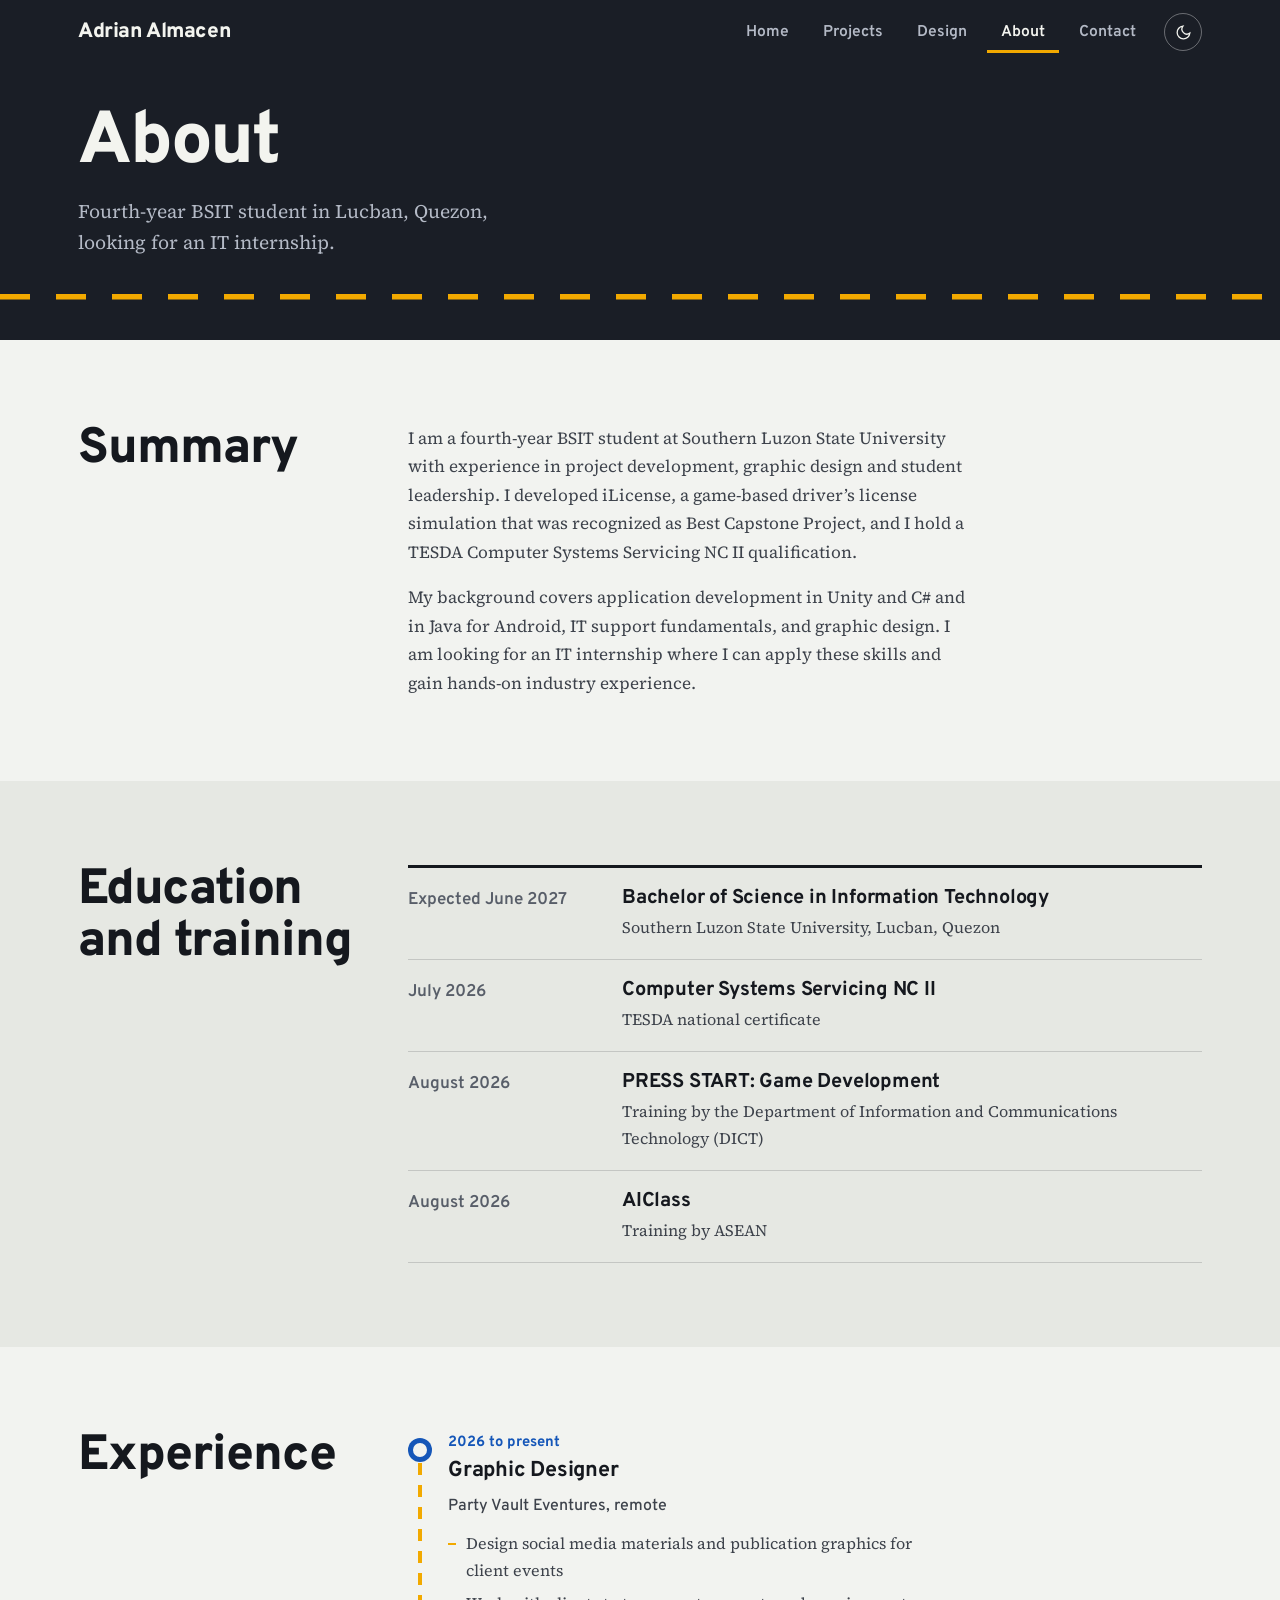
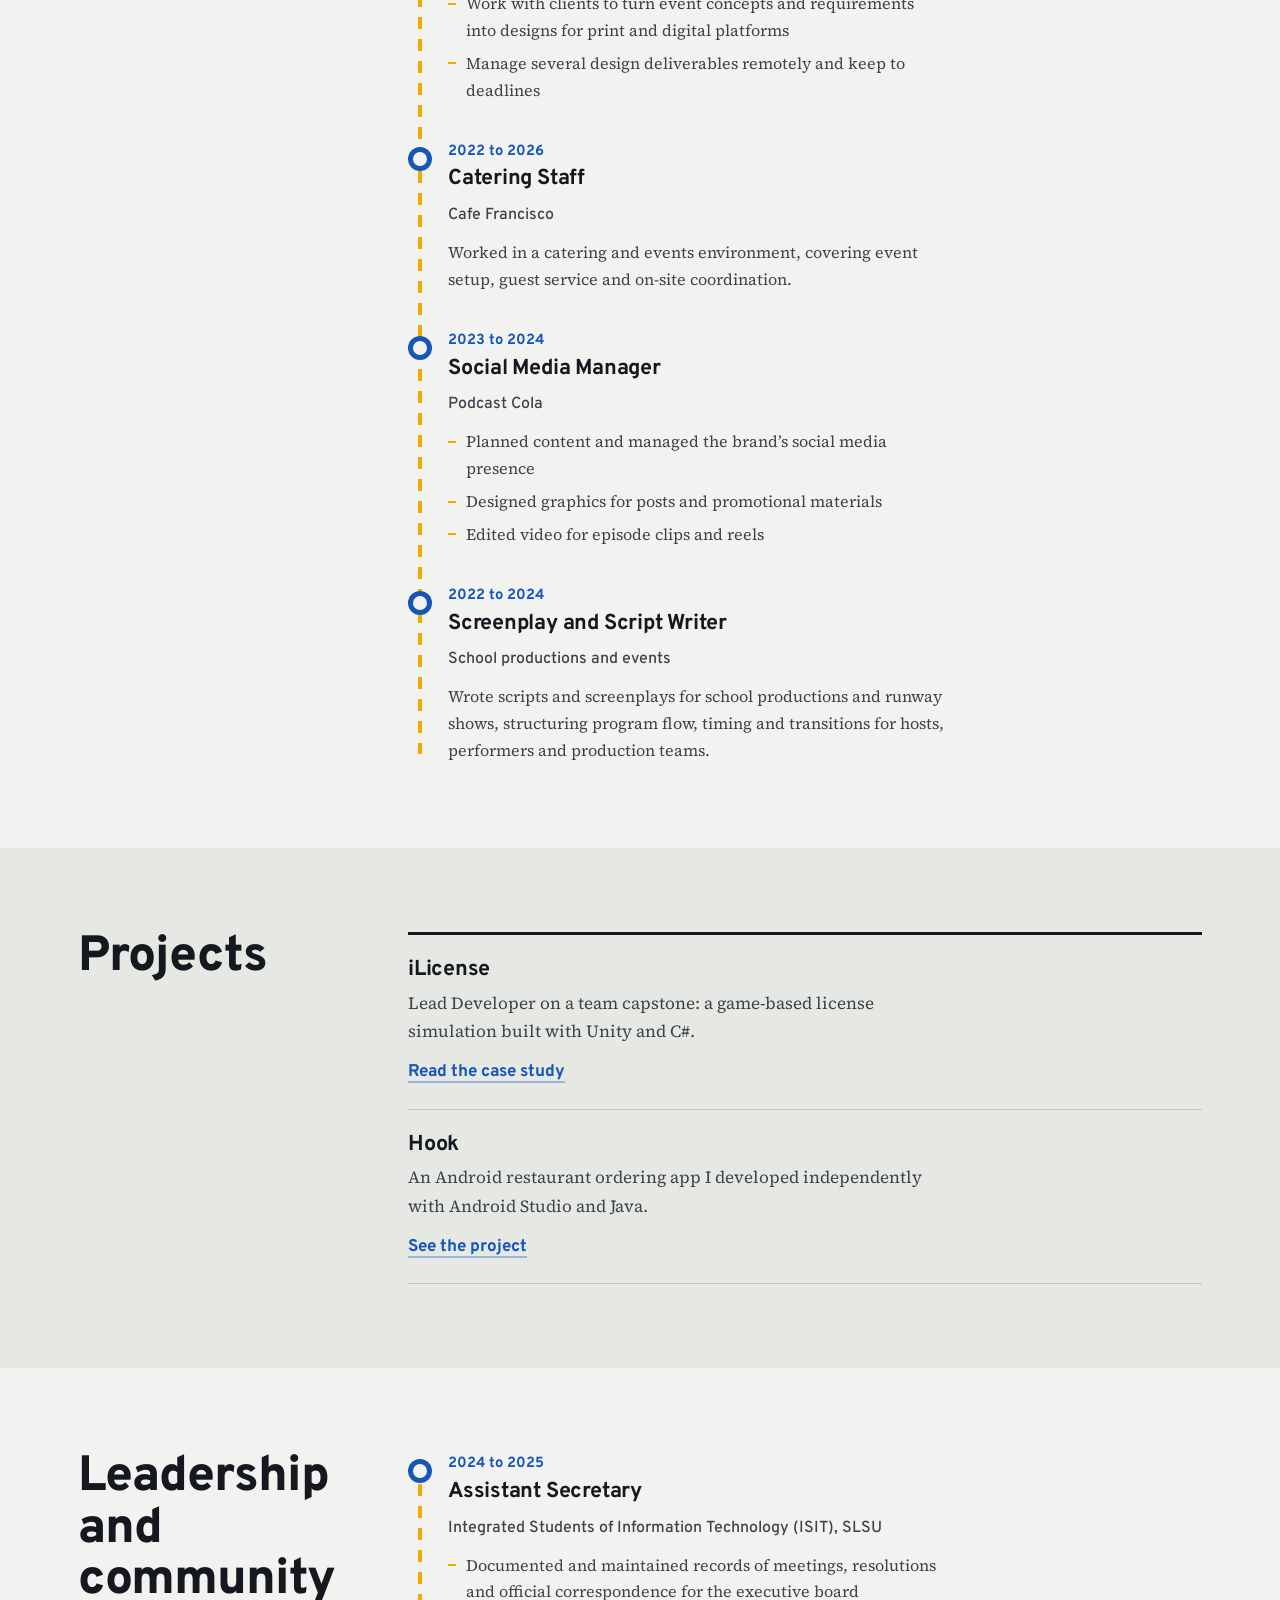
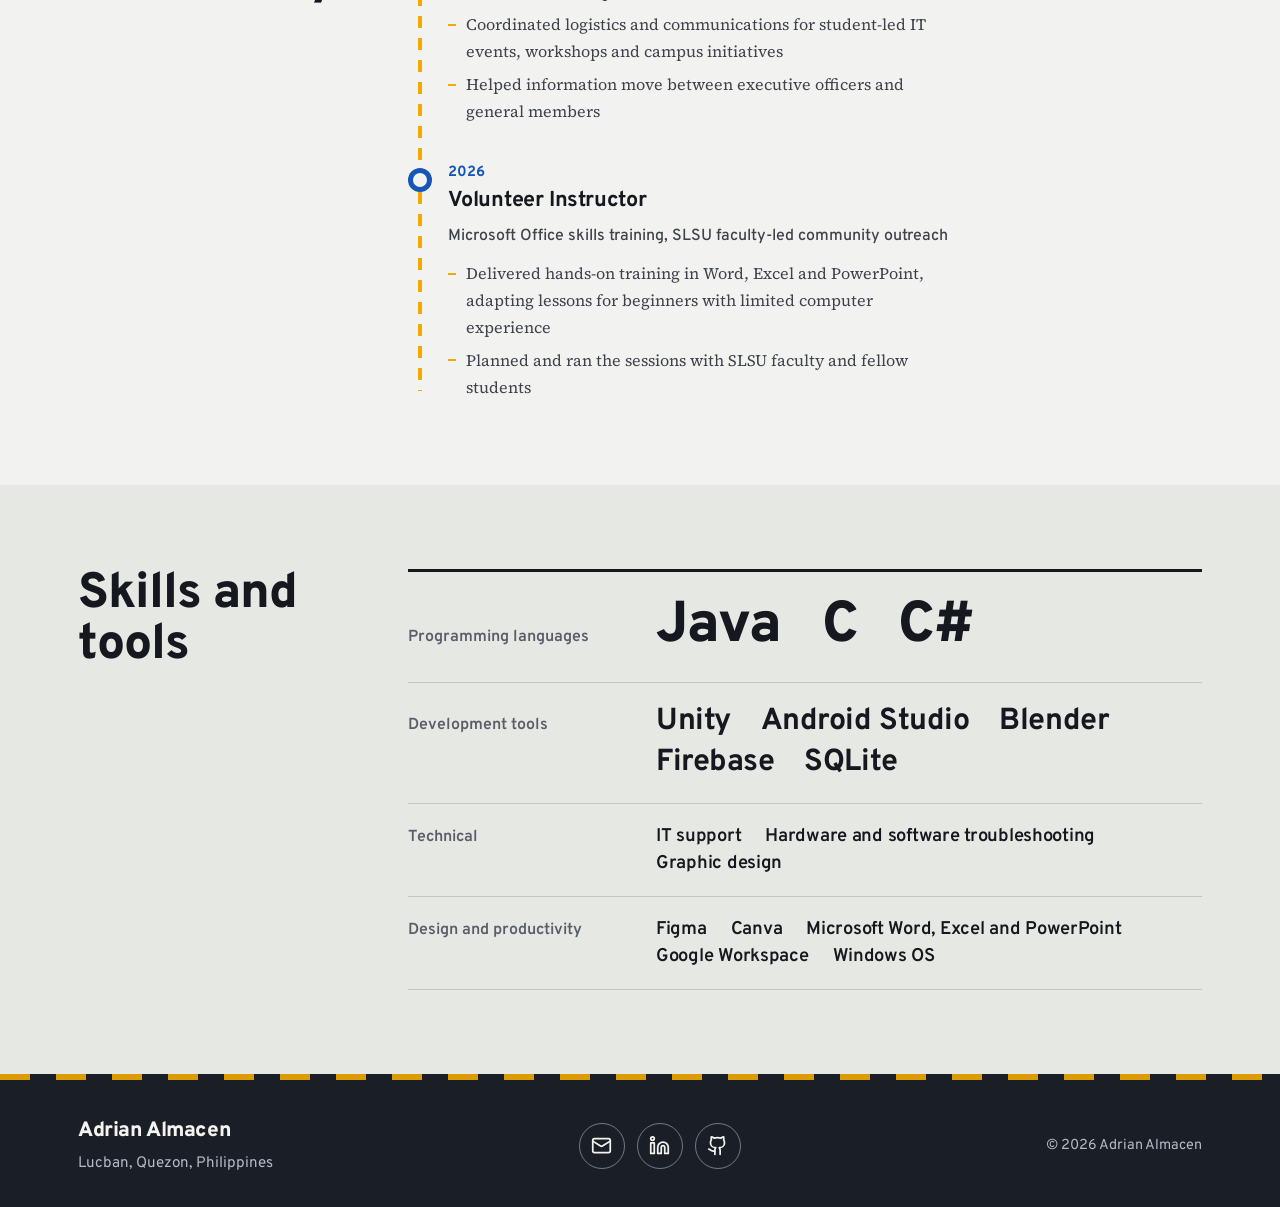
==== commit 513f8111: ".." ====
--- a/pages/about.html
+++ b/pages/about.html
@@ -5,15 +5,19 @@
   <meta name="viewport" content="width=device-width, initial-scale=1">
   <title>About | Adrian Almacen</title>
   <meta name="description" content="Education, experience and skills of Adrian Almacen, a fourth-year BSIT student at Southern Luzon State University seeking an IT internship.">
-  <meta name="theme-color" content="#f8f6f1">
+  <meta name="theme-color" content="#1a1e26">
   <meta property="og:type" content="website">
   <meta property="og:title" content="About | Adrian Almacen">
   <meta property="og:description" content="Education, experience and skills of Adrian Almacen, a fourth-year BSIT student at Southern Luzon State University seeking an IT internship.">
+  <meta property="og:url" content="https://eigengrau-esque.github.io/portfolio_site/pages/about.html">
+  <meta property="og:image" content="https://eigengrau-esque.github.io/portfolio_site/images/og.jpg">
+  <meta property="og:image:alt" content="iLicense main menu: a low-poly town street with Login, Start, Settings and Exit buttons">
+  <meta name="twitter:card" content="summary_large_image">
+  <link rel="canonical" href="https://eigengrau-esque.github.io/portfolio_site/pages/about.html">
   <link rel="icon" href="../images/favicon.svg" type="image/svg+xml">
   <script>(function(){var t;try{t=localStorage.getItem('theme');}catch(e){}if(t!=='dark'&&t!=='light'){t=window.matchMedia&&matchMedia('(prefers-color-scheme: dark)').matches?'dark':'light';}var d=document.documentElement;d.setAttribute('data-theme',t);d.classList.add('js');})();</script>
-  <link rel="preconnect" href="https://fonts.googleapis.com">
-  <link rel="preconnect" href="https://fonts.gstatic.com" crossorigin>
-  <link rel="stylesheet" href="https://fonts.googleapis.com/css2?family=Outfit:wght@400;500;600&amp;family=Playfair+Display:ital,wght@0,500;0,700;1,500&amp;display=swap">
+  <link rel="preload" href="../fonts/overpass-latin-wght-normal.woff2" as="font" type="font/woff2" crossorigin>
+  <link rel="preload" href="../fonts/source-serif-4-latin-wght-normal.woff2" as="font" type="font/woff2" crossorigin>
   <link rel="stylesheet" href="../css/style.css">
 </head>
 <body>
@@ -34,20 +38,20 @@
   </header>
 
   <main id="main-content">
-<header class="page-header"><div class="container"><h1>About</h1>
-<p>Fourth-year BSIT student in Lucban, Quezon, looking for an IT internship.</p></div></header><section class="section" id="summary" aria-labelledby="summary-h"><div class="container section-grid"><div class="section-head"><h2 id="summary-h">Summary</h2></div><div class="section-body reveal"><div class="prose">
+<header class="page-header"><div class="container"><h1>About</h1><p class="lede">Fourth-year BSIT student in Lucban, Quezon, looking for an IT internship.</p></div><div class="lane lane-hero" aria-hidden="true" style="margin-top:36px"></div></header><section class="section" id="summary" aria-labelledby="summary-h"><div class="container split"><div class="section-head"><h2 id="summary-h">Summary</h2></div><div class="stack"><div class="prose">
 <p>I am a fourth-year BSIT student at Southern Luzon State University with experience in project development, graphic design and student leadership. I developed iLicense, a game-based driver&rsquo;s license simulation that was recognized as Best Capstone Project, and I hold a TESDA Computer Systems Servicing NC II qualification.</p>
-<p>My background covers application development in Unity and C# and in Java for Android, IT support fundamentals, and graphic design. I am looking for an IT internship where I can apply these skills and gain hands-on industry experience.</p></div></div></div></section><section class="section alt" id="education" aria-labelledby="education-h"><div class="container section-grid"><div class="section-head"><h2 id="education-h">Education and certification</h2></div><div class="section-body reveal"><div class="rows"><div class="row"><div class="row-date">Expected June 2027</div><div><h3>Bachelor of Science in Information Technology</h3><p class="row-org">Southern Luzon State University &middot; Lucban, Quezon</p></div></div><div class="row"><div class="row-date">July 2026</div><div><h3>Computer Systems Servicing NC II</h3><p class="row-org">TESDA &middot; National Certificate</p></div></div></div></div></div></section><section class="section" id="experience" aria-labelledby="experience-h"><div class="container section-grid"><div class="section-head"><h2 id="experience-h">Experience</h2></div><div class="section-body reveal"><div class="rows"><div class="row"><div class="row-date">2026 &ndash; Present</div><div><h3>Graphic Designer</h3><p class="row-org">Party Vault Eventures &middot; Remote</p><ul><li>Design social media materials and publication graphics for client events</li><li>Work with clients to turn event concepts and requirements into designs for print and digital platforms</li><li>Manage several design deliverables remotely and keep to deadlines</li></ul></div></div><div class="row"><div class="row-date">2022 &ndash; 2026</div><div><h3>Catering Staff</h3><p class="row-org">Cafe Francisco</p><p>Worked in a catering and events environment, covering event setup, guest service and on-site coordination.</p></div></div><div class="row"><div class="row-date">2023 &ndash; 2024</div><div><h3>Social Media Manager</h3><p class="row-org">Podcast Cola</p><ul><li>Planned content and managed the brand&rsquo;s social media presence</li><li>Designed graphics for posts and promotional materials</li><li>Edited video for episode clips and reels</li></ul></div></div><div class="row"><div class="row-date">2022 &ndash; 2024</div><div><h3>Screenplay and Script Writer</h3><p class="row-org">School productions and events</p><p>Wrote scripts and screenplays for school productions and runway shows, structuring program flow, timing and transitions for hosts, performers and production teams.</p></div></div></div></div></div></section><section class="section alt" id="projects" aria-labelledby="projects-h"><div class="container section-grid"><div class="section-head"><h2 id="projects-h">Projects</h2></div><div class="section-body reveal"><div class="rows">
-  <div class="link-row"><div><h3>iLicense</h3><p>Lead Developer on a team capstone: a game-based license simulation built with Unity and C#.</p><a class="text-link go" href="ilicense.html">Read the case study &rarr;</a></div></div>
-  <div class="link-row"><div><h3>Hook</h3><p>An Android restaurant ordering app I developed independently with Android Studio and Java.</p><a class="text-link go" href="projects.html#hook">See the project &rarr;</a></div></div>
-</div></div></div></section><section class="section" id="leadership" aria-labelledby="leadership-h"><div class="container section-grid"><div class="section-head"><h2 id="leadership-h">Leadership and community</h2></div><div class="section-body reveal"><div class="rows"><div class="row"><div class="row-date">2024 &ndash; 2025</div><div><h3>Assistant Secretary</h3><p class="row-org">Integrated Students of Information Technology (ISIT), SLSU</p><ul><li>Documented and maintained records of meetings, resolutions and official correspondence for the executive board</li><li>Coordinated logistics and communications for student-led IT events, workshops and campus initiatives</li><li>Helped information move between executive officers and general members</li></ul></div></div><div class="row"><div class="row-date">2026</div><div><h3>Volunteer Instructor</h3><p class="row-org">Microsoft Office skills training &middot; SLSU faculty-led community outreach</p><ul><li>Delivered hands-on training in Word, Excel and PowerPoint, adapting lessons for beginners with limited computer experience</li><li>Planned and ran the sessions with SLSU faculty and fellow students</li></ul></div></div></div></div></div></section><section class="section alt" id="skills" aria-labelledby="skills-h"><div class="container section-grid"><div class="section-head"><h2 id="skills-h">Skills and tools</h2></div><div class="section-body reveal"><div class="skill-groups"><div class="skill-group"><h3>Technical</h3><ul><li>IT support</li><li>Hardware and software troubleshooting</li><li>Graphic design</li></ul></div><div class="skill-group"><h3>Programming languages</h3><ul><li>Java</li><li>C</li><li>C#</li></ul></div><div class="skill-group"><h3>Development tools</h3><ul><li>Unity</li><li>Android Studio</li><li>Blender</li><li>Firebase</li><li>SQLite</li></ul></div><div class="skill-group"><h3>Design and productivity</h3><ul><li>Figma</li><li>Canva</li><li>Microsoft Word, Excel and PowerPoint</li><li>Google Workspace</li><li>Windows OS</li></ul></div></div></div></div></section>
+<p>My background covers application development in Unity and C# and in Java for Android, IT support fundamentals, and graphic design. I am looking for an IT internship where I can apply these skills and gain hands-on industry experience.</p></div></div></div></section><section class="section tint" id="education" aria-labelledby="education-h"><div class="container split"><div class="section-head"><h2 id="education-h">Education and training</h2></div><div class="stack"><div class="facts"><div class="fact"><div class="f-key">Expected June 2027</div><div><h3>Bachelor of Science in Information Technology</h3><p>Southern Luzon State University, Lucban, Quezon</p></div></div><div class="fact"><div class="f-key">July 2026</div><div><h3>Computer Systems Servicing NC II</h3><p>TESDA national certificate</p></div></div><div class="fact"><div class="f-key">August 2026</div><div><h3>PRESS START: Game Development</h3><p>Training by the Department of Information and Communications Technology (DICT)</p></div></div><div class="fact"><div class="f-key">August 2026</div><div><h3>AIClass</h3><p>Training by ASEAN</p></div></div></div></div></div></section><section class="section" id="experience" aria-labelledby="experience-h"><div class="container split"><div class="section-head"><h2 id="experience-h">Experience</h2></div><div class="stack"><ol class="timeline"><li class="t-item"><div class="t-date">2026 to present</div><h3>Graphic Designer</h3><p class="t-org">Party Vault Eventures, remote</p><ul class=""><li>Design social media materials and publication graphics for client events</li><li>Work with clients to turn event concepts and requirements into designs for print and digital platforms</li><li>Manage several design deliverables remotely and keep to deadlines</li></ul></li><li class="t-item"><div class="t-date">2022 to 2026</div><h3>Catering Staff</h3><p class="t-org">Cafe Francisco</p><p>Worked in a catering and events environment, covering event setup, guest service and on-site coordination.</p></li><li class="t-item"><div class="t-date">2023 to 2024</div><h3>Social Media Manager</h3><p class="t-org">Podcast Cola</p><ul class=""><li>Planned content and managed the brand&rsquo;s social media presence</li><li>Designed graphics for posts and promotional materials</li><li>Edited video for episode clips and reels</li></ul></li><li class="t-item"><div class="t-date">2022 to 2024</div><h3>Screenplay and Script Writer</h3><p class="t-org">School productions and events</p><p>Wrote scripts and screenplays for school productions and runway shows, structuring program flow, timing and transitions for hosts, performers and production teams.</p></li></ol></div></div></section><section class="section tint" id="projects" aria-labelledby="projects-h"><div class="container split"><div class="section-head"><h2 id="projects-h">Projects</h2></div><div class="stack"><div class="link-list">
+  <div><h3>iLicense</h3><p>Lead Developer on a team capstone: a game-based license simulation built with Unity and C#.</p><a class="text-link" href="ilicense.html">Read the case study</a></div>
+  <div><h3>Hook</h3><p>An Android restaurant ordering app I developed independently with Android Studio and Java.</p><a class="text-link" href="projects.html#hook">See the project</a></div>
+</div></div></div></section><section class="section" id="leadership" aria-labelledby="leadership-h"><div class="container split"><div class="section-head"><h2 id="leadership-h">Leadership and community</h2></div><div class="stack"><ol class="timeline"><li class="t-item"><div class="t-date">2024 to 2025</div><h3>Assistant Secretary</h3><p class="t-org">Integrated Students of Information Technology (ISIT), SLSU</p><ul class=""><li>Documented and maintained records of meetings, resolutions and official correspondence for the executive board</li><li>Coordinated logistics and communications for student-led IT events, workshops and campus initiatives</li><li>Helped information move between executive officers and general members</li></ul></li><li class="t-item"><div class="t-date">2026</div><h3>Volunteer Instructor</h3><p class="t-org">Microsoft Office skills training, SLSU faculty-led community outreach</p><ul class=""><li>Delivered hands-on training in Word, Excel and PowerPoint, adapting lessons for beginners with limited computer experience</li><li>Planned and ran the sessions with SLSU faculty and fellow students</li></ul></li></ol></div></div></section><section class="section tint" id="skills" aria-labelledby="skills-h"><div class="container split"><div class="section-head"><h2 id="skills-h">Skills and tools</h2></div><div class="stack"><div class="skills"><div class="skill-row big"><h3>Programming languages</h3><ul><li>Java</li><li>C</li><li>C#</li></ul></div><div class="skill-row mid"><h3>Development tools</h3><ul><li>Unity</li><li>Android Studio</li><li>Blender</li><li>Firebase</li><li>SQLite</li></ul></div><div class="skill-row small"><h3>Technical</h3><ul><li>IT support</li><li>Hardware and software troubleshooting</li><li>Graphic design</li></ul></div><div class="skill-row small"><h3>Design and productivity</h3><ul><li>Figma</li><li>Canva</li><li>Microsoft Word, Excel and PowerPoint</li><li>Google Workspace</li><li>Windows OS</li></ul></div></div></div></div></section>
   </main>
 
   <footer class="footer">
-    <div class="container footer-inner">
-      <span><span class="footer-name">Adrian Almacen</span> &nbsp;&middot;&nbsp; Lucban, Quezon, Philippines</span>
-      <nav class="footer-links" aria-label="Footer"><a href="projects.html">Projects</a><a href="design.html">Design</a><a href="about.html">About</a><a href="contact.html">Contact</a></nav>
-      <span>&copy; 2026</span>
+    <div class="lane" aria-hidden="true"></div>
+    <div class="footer-inner">
+      <div><div class="footer-name">Adrian Almacen</div><div class="footer-sub">Lucban, Quezon, Philippines</div></div>
+      <nav class="social" aria-label="Contact links"><a href="mailto:adrianalmacen1@gmail.com" aria-label="Email Adrian"><svg viewBox="0 0 24 24" fill="none" stroke="currentColor" stroke-width="2" stroke-linecap="round" stroke-linejoin="round" aria-hidden="true"><rect width="20" height="16" x="2" y="4" rx="2"/><path d="m22 7-8.97 5.7a1.94 1.94 0 0 1-2.06 0L2 7"/></svg></a><a href="https://linkedin.com/in/adrian-almacen" target="_blank" rel="noopener" aria-label="LinkedIn profile (opens in a new tab)"><svg viewBox="0 0 24 24" fill="none" stroke="currentColor" stroke-width="2" stroke-linecap="round" stroke-linejoin="round" aria-hidden="true"><path d="M16 8a6 6 0 0 1 6 6v7h-4v-7a2 2 0 0 0-2-2 2 2 0 0 0-2 2v7h-4v-7a6 6 0 0 1 6-6z"/><rect width="4" height="12" x="2" y="9"/><circle cx="4" cy="4" r="2"/></svg></a><a href="https://github.com/Eigengrau-esque" target="_blank" rel="noopener" aria-label="GitHub profile (opens in a new tab)"><svg viewBox="0 0 24 24" fill="none" stroke="currentColor" stroke-width="2" stroke-linecap="round" stroke-linejoin="round" aria-hidden="true"><path d="M15 22v-4a4.8 4.8 0 0 0-1-3.5c3 0 6-2 6-5.5.08-1.25-.27-2.48-1-3.5.28-1.15.28-2.35 0-3.5 0 0-1 0-3 1.5-2.64-.5-5.36-.5-8 0C6 2 5 2 5 2c-.3 1.15-.3 2.35 0 3.5A5.403 5.403 0 0 0 4 9c0 3.5 3 5.5 6 5.5-.39.49-.68 1.05-.85 1.65-.17.6-.22 1.23-.15 1.85v4"/><path d="M9 18c-4.51 2-5-2-7-2"/></svg></a></nav>
+      <p class="copy">&copy; 2026 Adrian Almacen</p>
     </div>
   </footer>
 
--- a/css/style.css
+++ b/css/style.css
@@ -1,138 +1,136 @@
 /* =====================================================
-   Adrian Almacen: portfolio stylesheet
-   Direction: editorial, ruled layouts, cream / ink / blue,
-   light + dark themes. No decorative effects.
+   Adrian Almacen: portfolio stylesheet (v2)
+   Concept: wayfinding. The subject is a driving-license
+   game, so the site borrows from roads and signage:
+   asphalt, sign blue, lane-marking amber, dashed centre
+   lines as dividers and timeline spine.
+   Fonts are self-hosted (Overpass, Source Serif 4; SIL OFL).
    ===================================================== */
+
+@font-face {
+  font-family: 'Overpass';
+  src: url('../fonts/overpass-latin-wght-normal.woff2') format('woff2');
+  font-weight: 100 900; font-style: normal; font-display: swap;
+}
+@font-face {
+  font-family: 'Source Serif 4';
+  src: url('../fonts/source-serif-4-latin-wght-normal.woff2') format('woff2');
+  font-weight: 200 900; font-style: normal; font-display: swap;
+}
 
 /* ---- TOKENS ---- */
 :root {
-  --bg:         #f8f6f1;
-  --bg-2:       #efece4;
-  --surface:    #fffdf8;
-  --text:       #16181d;
-  --text-2:     #43464d;
-  --muted:      #5d6068;
-  --accent:     #1a56c8;
-  --on-accent:  #ffffff;
-  --rule:       rgba(22, 24, 29, 0.14);
-  --rule-strong:rgba(22, 24, 29, 0.32);
-
-  --font-display: 'Playfair Display', Georgia, 'Times New Roman', serif;
-  --font-body:    'Outfit', system-ui, -apple-system, 'Segoe UI', Roboto, sans-serif;
-  --font-mono:    ui-monospace, 'SF Mono', Menlo, Consolas, monospace;
-
-  --w: 1120px;
+  --paper:      #f2f3f0;   /* concrete */
+  --paper-2:    #e6e8e3;
+  --surface:    #ffffff;
+  --ink:        #15181e;
+  --ink-2:      #3d424b;
+  --muted:      #585e69;
+  --blue:       #1556b8;   /* sign blue: links, plates */
+  --on-blue:    #ffffff;
+  --amber:      #f2a900;   /* lane marking */
+  --on-amber:   #15181e;
+  --asphalt:    #1a1e26;
+  --asphalt-2:  #232834;
+  --on-asphalt: #f3f4ef;
+  --asphalt-muted: #b4bac6;
+  --rule:       rgba(21, 24, 30, 0.16);
+  --rule-strong:rgba(21, 24, 30, 0.34);
+
+  --font-display: 'Overpass', 'Segoe UI', system-ui, -apple-system, Roboto, Arial, sans-serif;
+  --font-text:    'Source Serif 4', Georgia, 'Times New Roman', serif;
+
+  --w: 1180px;
   --gutter: 28px;
   --nav-h: 64px;
-  --radius: 4px;
 }
 
 [data-theme="dark"] {
-  --bg:         #0e1116;
-  --bg-2:       #141821;
-  --surface:    #171b24;
-  --text:       #ece8dd;
-  --text-2:     #bfbbaf;
-  --muted:      #a19e94;
-  --accent:     #7ea8f8;
-  --on-accent:  #0e1116;
-  --rule:       rgba(255, 255, 255, 0.12);
-  --rule-strong:rgba(255, 255, 255, 0.3);
-}
-
-/* ---- RESET / BASE ---- */
+  --paper:      #12151b;
+  --paper-2:    #181c24;
+  --surface:    #1c212b;
+  --ink:        #eceee8;
+  --ink-2:      #c3c7cf;
+  --muted:      #a3a9b5;
+  --blue:       #86adf6;   /* lighter for text on dark */
+  --asphalt:    #0b0d12;
+  --asphalt-2:  #161a22;
+  --rule:       rgba(255, 255, 255, 0.13);
+  --rule-strong:rgba(255, 255, 255, 0.32);
+}
+
+/* ---- BASE ---- */
 *, *::before, *::after { box-sizing: border-box; margin: 0; padding: 0; }
 html { font-size: 16px; scroll-behavior: smooth; scroll-padding-top: calc(var(--nav-h) + 16px); }
-
 body {
-  font-family: var(--font-body);
-  background: var(--bg);
-  color: var(--text);
-  line-height: 1.7;
+  font-family: var(--font-text);
+  font-size: 1.0625rem;
+  line-height: 1.68;
+  background: var(--paper);
+  color: var(--ink);
   -webkit-font-smoothing: antialiased;
   overflow-x: hidden;
 }
-
 img { max-width: 100%; height: auto; display: block; }
 a { color: inherit; text-decoration: none; }
 ul { list-style: none; }
 button { font: inherit; color: inherit; }
-
-:focus-visible { outline: 2px solid var(--accent); outline-offset: 3px; border-radius: 2px; }
+:focus-visible { outline: 3px solid var(--amber); outline-offset: 3px; border-radius: 2px; }
 
 .skip-link {
   position: absolute; top: -100px; left: 16px; z-index: 1000;
-  background: var(--accent); color: var(--on-accent);
-  padding: 10px 18px; border-radius: var(--radius);
-  font-size: 0.85rem; font-weight: 600;
+  background: var(--amber); color: var(--on-amber);
+  padding: 10px 18px; border-radius: 4px;
+  font-family: var(--font-display); font-weight: 700; font-size: 0.9rem;
 }
 .skip-link:focus { top: 12px; }
-
 .container { max-width: var(--w); margin: 0 auto; padding: 0 var(--gutter); }
+.sr-only { position: absolute; width: 1px; height: 1px; margin: -1px; padding: 0; overflow: hidden; clip: rect(0 0 0 0); white-space: nowrap; border: 0; }
 
 /* ---- TYPE ---- */
-.mono-label {
-  font-family: var(--font-mono);
-  font-size: 0.74rem;
-  letter-spacing: 0.06em;
-  text-transform: uppercase;
-  color: var(--muted);
-}
-
-h1, h2, h3 { font-variant-numeric: lining-nums; font-family: var(--font-display); font-weight: 700; line-height: 1.15; letter-spacing: -0.01em; }
-p + p { margin-top: 1em; }
-.prose p { color: var(--text-2); max-width: 62ch; }
+h1, h2, h3 { font-family: var(--font-display); font-weight: 800; line-height: 1.04; letter-spacing: -0.02em; }
+h2 { font-size: clamp(2rem, 4.2vw, 3.1rem); }
+h3 { font-size: 1.35rem; font-weight: 700; letter-spacing: -0.01em; line-height: 1.2; }
+.lede { font-size: 1.2rem; line-height: 1.6; color: var(--ink-2); max-width: 46ch; }
+.prose p { color: var(--ink-2); max-width: 62ch; }
+.prose p + p { margin-top: 1em; }
+.ui { font-family: var(--font-display); }
+.muted { color: var(--muted); }
 
 .text-link {
-  color: var(--accent);
-  font-weight: 500;
-  border-bottom: 1px solid transparent;
-  transition: border-color 0.2s;
-}
-.text-link:hover { border-bottom-color: currentColor; }
-
-/* ---- NAV ---- */
-.navbar {
-  position: sticky; top: 0; z-index: 200;
-  background: var(--bg);
-  border-bottom: 1px solid var(--rule);
-}
-.nav-inner {
-  max-width: var(--w); margin: 0 auto; padding: 0 var(--gutter);
-  height: var(--nav-h);
-  display: flex; align-items: center; justify-content: space-between;
-}
-.nav-logo { font-family: var(--font-display); font-size: 1.25rem; font-weight: 700; }
+  font-family: var(--font-display); font-weight: 700; color: var(--blue);
+  text-decoration: underline; text-decoration-thickness: 2px; text-underline-offset: 5px;
+  text-decoration-color: color-mix(in srgb, var(--blue) 35%, transparent);
+  transition: text-decoration-color 0.2s;
+}
+.text-link:hover { text-decoration-color: currentColor; }
+
+/* ---- HEADER ---- */
+.navbar { position: sticky; top: 0; z-index: 200; background: var(--asphalt); color: var(--on-asphalt); }
+.nav-inner { max-width: var(--w); margin: 0 auto; padding: 0 var(--gutter); height: var(--nav-h); display: flex; align-items: center; justify-content: space-between; }
+.nav-logo { font-family: var(--font-display); font-weight: 800; font-size: 1.3rem; letter-spacing: -0.02em; }
 .nav-right { display: flex; align-items: center; gap: 14px; }
-.nav-links { display: flex; gap: 30px; }
+.nav-links { display: flex; gap: 6px; }
 .nav-links a {
-  font-size: 0.84rem; font-weight: 500; letter-spacing: 0.04em;
-  color: var(--text-2);
-  padding: 6px 0;
-  border-bottom: 1.5px solid transparent;
-  transition: color 0.2s, border-color 0.2s;
-}
-.nav-links a:hover { color: var(--text); }
-.nav-links a[aria-current="page"] { color: var(--text); border-bottom-color: var(--accent); }
+  display: block; padding: 8px 14px; border-radius: 4px;
+  font-family: var(--font-display); font-weight: 600; font-size: 0.98rem;
+  color: var(--asphalt-muted); transition: color 0.2s, background 0.2s;
+}
+.nav-links a:hover { color: var(--on-asphalt); background: rgba(255,255,255,0.07); }
+.nav-links a[aria-current="page"] { color: var(--on-asphalt); box-shadow: inset 0 -3px 0 var(--amber); border-radius: 4px 4px 0 0; }
 
 .theme-toggle {
-  width: 38px; height: 38px; flex-shrink: 0;
-  display: grid; place-items: center;
-  background: transparent; border: 1px solid var(--rule-strong); border-radius: 50%;
-  color: var(--text-2); cursor: pointer;
-  transition: color 0.2s, border-color 0.2s;
-}
-.theme-toggle:hover { color: var(--accent); border-color: var(--accent); }
+  width: 38px; height: 38px; flex-shrink: 0; display: grid; place-items: center;
+  background: transparent; border: 1.5px solid rgba(255,255,255,0.35); border-radius: 50%;
+  color: var(--on-asphalt); cursor: pointer; transition: border-color 0.2s, color 0.2s;
+}
+.theme-toggle:hover { border-color: var(--amber); color: var(--amber); }
 .theme-toggle svg { width: 17px; height: 17px; }
 .icon-sun { display: none; }
 [data-theme="dark"] .icon-moon { display: none; }
 [data-theme="dark"] .icon-sun { display: block; }
 
-.nav-toggle {
-  display: none; flex-direction: column; justify-content: center; gap: 5px;
-  width: 38px; height: 38px; padding: 0 8px;
-  background: none; border: none; cursor: pointer; color: var(--text);
-}
+.nav-toggle { display: none; flex-direction: column; justify-content: center; gap: 5px; width: 38px; height: 38px; padding: 0 8px; background: none; border: none; cursor: pointer; color: var(--on-asphalt); }
 .nav-toggle span { display: block; height: 2px; background: currentColor; border-radius: 2px; transition: transform 0.25s, opacity 0.25s; }
 .nav-toggle[aria-expanded="true"] span:nth-child(1) { transform: translateY(7px) rotate(45deg); }
 .nav-toggle[aria-expanded="true"] span:nth-child(2) { opacity: 0; }
@@ -140,206 +138,261 @@
 
 /* ---- BUTTONS ---- */
 .btn {
-  display: inline-flex; align-items: center; gap: 8px;
-  padding: 12px 22px; border-radius: var(--radius);
-  border: 1px solid var(--accent);
-  font-size: 0.9rem; font-weight: 600; letter-spacing: 0.01em;
-  cursor: pointer;
-  transition: background 0.2s, color 0.2s, border-color 0.2s;
-}
-.btn-primary { background: var(--accent); color: var(--on-accent); }
-.btn-primary:hover { background: var(--text); border-color: var(--text); color: var(--bg); }
-.btn-outline { background: transparent; color: var(--text); border-color: var(--rule-strong); }
-.btn-outline:hover { border-color: var(--accent); color: var(--accent); }
+  display: inline-flex; align-items: center; gap: 10px;
+  padding: 13px 24px; border-radius: 4px; border: 2px solid transparent;
+  font-family: var(--font-display); font-weight: 700; font-size: 1rem; letter-spacing: 0.005em;
+  cursor: pointer; transition: background 0.2s, color 0.2s, border-color 0.2s;
+}
+.btn svg { width: 18px; height: 18px; flex-shrink: 0; }
+.btn-amber { background: var(--amber); color: var(--on-amber); }
+.btn-amber:hover { background: #ffc233; }
+.btn-ghost { border-color: rgba(255,255,255,0.45); color: var(--on-asphalt); }
+.btn-ghost:hover { border-color: var(--amber); color: var(--amber); }
+.btn-ink { background: var(--ink); color: var(--paper); }
+.btn-ink:hover { background: var(--blue); color: #fff; }
+
+/* ---- LANE LINE (dashed centre line used as divider and spine) ---- */
+.lane {
+  height: 6px;
+  background: repeating-linear-gradient(90deg, var(--amber) 0 30px, transparent 30px 56px);
+}
+.lane-hero { animation: lane-draw 1.6s cubic-bezier(0.22, 0.8, 0.3, 1) both; }
+@keyframes lane-draw { from { clip-path: inset(0 100% 0 0); } to { clip-path: inset(0 0 0 0); } }
+
+/* ---- SIGN PLATES ---- */
+.plates { display: flex; flex-wrap: wrap; gap: 12px; }
+.plate {
+  display: inline-block; padding: 8px 16px; border-radius: 6px;
+  background: var(--blue); color: var(--on-blue);
+  box-shadow: inset 0 0 0 2px var(--blue), inset 0 0 0 4px rgba(255,255,255,0.9);
+  font-family: var(--font-display); font-weight: 700; font-size: 0.95rem; line-height: 1.3;
+}
+[data-theme="dark"] .plate { background: #1f5fc4; box-shadow: inset 0 0 0 2px #1f5fc4, inset 0 0 0 4px rgba(255,255,255,0.9); }
+.plate-plain { background: transparent; color: var(--asphalt-muted); box-shadow: none; padding-left: 0; }
 
 /* ---- HERO ---- */
-.hero { padding: 64px 0 72px; }
-.hero-grid { display: grid; grid-template-columns: 1.35fr 1fr; gap: 72px; align-items: start; }
-.hero .mono-label { margin-bottom: 20px; }
-.hero h1 { font-size: clamp(2.5rem, 5.6vw, 4rem); margin-bottom: 22px; }
-.hero-lead { font-size: 1.1rem; color: var(--text-2); max-width: 56ch; }
-.hero-seeking { margin-top: 14px; color: var(--text-2); max-width: 56ch; }
-.hero-cta { display: flex; flex-wrap: wrap; gap: 12px; margin-top: 32px; }
-
-.glance { border-top: 1px solid var(--rule-strong); }
-.glance > div { display: grid; grid-template-columns: 112px 1fr; gap: 16px; padding: 14px 0; border-bottom: 1px solid var(--rule); }
-.glance dt { font-family: var(--font-mono); font-size: 0.72rem; letter-spacing: 0.06em; text-transform: uppercase; color: var(--muted); padding-top: 3px; }
-.glance dd { font-size: 0.95rem; color: var(--text); }
-.glance dd small { display: block; color: var(--muted); font-size: 0.82rem; }
+.hero { background: var(--asphalt); color: var(--on-asphalt); padding: 56px 0 0; }
+.hero-grid { display: grid; grid-template-columns: 1.1fr 1fr; gap: 56px; align-items: center; padding-bottom: 56px; }
+.hero h1 { font-size: clamp(3.3rem, 9vw, 7rem); line-height: 0.92; letter-spacing: -0.035em; margin-bottom: 26px; }
+.hero h1 span { display: block; }
+.hero .lede { color: var(--asphalt-muted); max-width: 44ch; }
+.hero-cta { display: flex; flex-wrap: wrap; gap: 12px; margin-top: 30px; }
+.hero-shot { border: 5px solid #fff; border-radius: 12px; overflow: hidden; background: #000; box-shadow: 0 18px 40px rgba(0,0,0,0.45); }
+.hero-shot img { width: 100%; }
+.hero-shot-cap { margin-top: 12px; font-family: var(--font-display); font-size: 0.85rem; color: var(--asphalt-muted); }
+.hero-foot { padding: 22px 0 28px; display: flex; flex-wrap: wrap; gap: 14px 28px; align-items: center; }
+
+/* ---- PAGE HEADER ---- */
+.page-header { background: var(--asphalt); color: var(--on-asphalt); padding: 44px 0 40px; }
+.page-header h1 { font-size: clamp(2.6rem, 6.5vw, 4.6rem); letter-spacing: -0.03em; line-height: 0.98; }
+.page-header .lede { margin-top: 16px; color: var(--asphalt-muted); }
+.crumb { display: inline-flex; align-items: center; gap: 6px; font-family: var(--font-display); font-weight: 600; font-size: 0.95rem; color: var(--asphalt-muted); margin-bottom: 14px; }
+.crumb svg { width: 16px; height: 16px; }
+.crumb:hover { color: var(--amber); }
 
 /* ---- SECTIONS ---- */
-.section { padding: 72px 0; border-top: 1px solid var(--rule); }
-.section.alt { background: var(--bg-2); }
-.section-grid { display: grid; grid-template-columns: 210px 1fr; gap: 48px; }
-.section-head h2 { font-size: 1.55rem; }
-.section-head p { margin-top: 10px; font-size: 0.9rem; color: var(--muted); }
-.section-body > * + * { margin-top: 28px; }
-
-/* ---- FEATURE (iLicense) ---- */
-.frame { border: 1px solid var(--rule-strong); background: var(--surface); }
-.frame img { width: 100%; }
-.feature h3 { font-size: clamp(1.5rem, 3vw, 2.1rem); }
-.feature-sub { font-family: var(--font-display); font-style: italic; font-weight: 500; color: var(--text-2); font-size: 1.1rem; margin-top: 6px; }
-
-.spec { display: grid; grid-template-columns: 1fr 1fr; gap: 0 40px; border-top: 1px solid var(--rule-strong); }
-.spec > div { padding: 12px 0; border-bottom: 1px solid var(--rule); }
-.spec dt { font-family: var(--font-mono); font-size: 0.7rem; letter-spacing: 0.06em; text-transform: uppercase; color: var(--muted); }
-.spec dd { font-size: 0.95rem; }
+.section { padding: 84px 0; }
+.section.tint { background: var(--paper-2); }
+.section-head { max-width: 40ch; margin-bottom: 40px; }
+.section-head p { margin-top: 12px; color: var(--ink-2); }
+.split { display: grid; grid-template-columns: 290px 1fr; gap: 40px; }
+.split > .section-head { margin-bottom: 0; position: sticky; top: calc(var(--nav-h) + 28px); align-self: start; }
+.stack > * + * { margin-top: 28px; }
+
+/* ---- FEATURE: iLICENSE ---- */
+.feature { display: grid; grid-template-columns: 5fr 6fr; gap: 64px; align-items: start; }
+.feature h2 { margin-bottom: 14px; }
+.feature .prose { margin: 18px 0 8px; }
+
+.collage { position: relative; aspect-ratio: 1 / 0.88; }
+.collage .shot { position: absolute; border: 4px solid #fff; border-radius: 10px; overflow: hidden; background: #000; box-shadow: 0 14px 30px rgba(21,24,30,0.22); }
+.collage .a { left: 0; top: 0; width: 74%; z-index: 1; }
+.collage .b { right: 0; top: 28%; width: 66%; z-index: 2; }
+.collage .c { left: 5%; top: 58%; width: 58%; z-index: 3; }
+[data-theme="dark"] .collage .shot { border-color: #e9ebe6; }
+
+/* ---- ROUTE (a real sequence: the licensing pathway) ---- */
+.route { list-style: none; position: relative; margin: 26px 0; padding-left: 38px; }
+.route::before { content: ''; position: absolute; left: 11px; top: 14px; bottom: 14px; width: 4px; background: repeating-linear-gradient(180deg, var(--amber) 0 12px, transparent 12px 22px); }
+.route li { position: relative; padding-bottom: 20px; }
+.route li:last-child { padding-bottom: 0; }
+.route li::before { content: ''; position: absolute; left: -38px; top: 6px; width: 26px; height: 26px; border-radius: 50%; background: var(--blue); box-shadow: 0 0 0 4px var(--paper), inset 0 0 0 3px #fff; }
+.tint .route li::before { box-shadow: 0 0 0 4px var(--paper-2), inset 0 0 0 3px #fff; }
+.route strong { display: block; font-family: var(--font-display); font-weight: 700; font-size: 1.1rem; line-height: 1.3; }
+.route span { color: var(--ink-2); font-size: 0.98rem; display: block; max-width: 46ch; }
+
+/* ---- SPEC LIST ---- */
+.spec { display: grid; grid-template-columns: 1fr 1fr; gap: 0 36px; margin-top: 22px; border-top: 3px solid var(--ink); }
+.spec > div { padding: 11px 0; border-bottom: 1px solid var(--rule); }
+.spec dt { font-family: var(--font-display); font-weight: 600; font-size: 0.85rem; color: var(--muted); }
+.spec dd { font-family: var(--font-display); font-weight: 600; font-size: 1.02rem; line-height: 1.35; }
 .spec .wide { grid-column: 1 / -1; }
 
-.thumb-row { display: grid; grid-template-columns: repeat(3, 1fr); gap: 14px; }
-
-/* ---- RULED ROWS ---- */
-.rows { border-top: 1px solid var(--rule-strong); }
-.row { display: grid; grid-template-columns: 150px 1fr; gap: 28px; padding: 22px 0; border-bottom: 1px solid var(--rule); }
-.row-date { font-family: var(--font-mono); font-size: 0.76rem; letter-spacing: 0.04em; color: var(--muted); padding-top: 5px; }
-.row h3 { font-size: 1.15rem; }
-.row-org { color: var(--text-2); font-size: 0.93rem; margin-top: 2px; }
-.row p, .row ul { margin-top: 10px; color: var(--text-2); font-size: 0.95rem; max-width: 64ch; }
-.row ul { list-style: none; }
-.row li { position: relative; padding-left: 16px; }
-.row li + li { margin-top: 6px; }
-.row li::before { content: ''; position: absolute; left: 0; top: 0.72em; width: 6px; height: 1px; background: var(--muted); }
-
-.link-row { display: grid; grid-template-columns: 1fr auto; gap: 24px; align-items: center; padding: 24px 0; border-bottom: 1px solid var(--rule); }
-.link-row h3 { font-size: 1.2rem; }
-.link-row p { color: var(--text-2); font-size: 0.95rem; margin-top: 6px; max-width: 58ch; }
-.link-row .go { margin-top: 12px; display: inline-block; }
-.mini-strip { display: flex; gap: 10px; }
-.mini-strip img { height: 112px; width: auto; border: 1px solid var(--rule-strong); }
-
-/* ---- SKILLS ---- */
-.skill-groups { display: grid; grid-template-columns: 1fr 1fr; gap: 0 48px; border-top: 1px solid var(--rule-strong); }
-.skill-group { padding: 16px 0; border-bottom: 1px solid var(--rule); }
-.skill-group h3 { font-family: var(--font-mono); font-size: 0.72rem; font-weight: 500; letter-spacing: 0.06em; text-transform: uppercase; color: var(--muted); margin-bottom: 6px; }
-.skill-group li { display: inline; }
-.skill-group li:not(:last-child)::after { content: ' / '; color: var(--muted); }
-.skill-note { margin-top: 14px; font-size: 0.85rem; color: var(--muted); }
-
-/* ---- PAGE HEADER ---- */
-.page-header { padding: 56px 0 48px; }
-.page-header h1 { font-size: clamp(2.2rem, 5vw, 3.2rem); margin: 0 0 14px; }
-.crumb + h1 { margin-top: 12px; }
-.page-header p { color: var(--text-2); max-width: 60ch; font-size: 1.05rem; }
-.crumb { font-family: var(--font-mono); font-size: 0.74rem; letter-spacing: 0.06em; text-transform: uppercase; color: var(--muted); }
-.crumb a:hover { color: var(--accent); }
-
-/* ---- GALLERIES / FIGURES ---- */
-.shot-grid { display: grid; grid-template-columns: 1fr 1fr; gap: 32px 28px; }
-.fig-btn { display: block; width: 100%; padding: 0; border: 1px solid var(--rule-strong); background: var(--surface); cursor: zoom-in; }
-.fig-btn img { width: 100%; }
-.fig-btn:hover { border-color: var(--accent); }
-figure figcaption { margin-top: 10px; font-size: 0.9rem; color: var(--text-2); }
-figure figcaption strong { display: block; color: var(--text); font-weight: 600; font-size: 0.95rem; }
-
+/* ---- WORK PANELS ---- */
+.panels { display: grid; grid-template-columns: 7fr 5fr; gap: 28px; }
+.panel { background: var(--asphalt); color: var(--on-asphalt); padding: 40px 38px 0; display: flex; flex-direction: column; overflow: hidden; }
+.panel.light { background: var(--surface); color: var(--ink); box-shadow: inset 0 0 0 1px var(--rule); }
+.panel h3 { font-size: 1.7rem; margin-bottom: 8px; }
+.panel p { color: var(--asphalt-muted); max-width: 40ch; font-size: 1rem; }
+.panel.light p { color: var(--ink-2); }
+.panel .text-link { display: inline-block; margin-top: 14px; color: var(--amber); }
+.panel.light .text-link { color: var(--blue); }
+.panel-art { margin-top: auto; padding-top: 32px; display: flex; align-items: flex-end; justify-content: center; }
+.fan { display: flex; align-items: flex-end; }
+.fan img { border: 3px solid #fff; border-bottom: 0; border-radius: 8px 8px 0 0; box-shadow: 0 -4px 18px rgba(0,0,0,0.3); }
+.fan.covers img { width: 31%; }
+.fan.covers img + img { margin-left: -4%; }
+.fan.covers img:nth-child(2) { transform: translateY(-18px); }
+.fan.phones { justify-content: center; }
+.fan.phones img { width: 26%; }
+.fan.phones img + img { margin-left: -2%; }
+.fan.phones img:nth-child(2) { transform: translateY(-14px); }
+
+/* ---- SKILLS (typography does the work) ---- */
+.skills { border-top: 3px solid var(--ink); }
+.skill-row { display: grid; grid-template-columns: 220px 1fr; gap: 28px; padding: 22px 0; border-bottom: 1px solid var(--rule); align-items: baseline; }
+.skill-row h3 { font-size: 1rem; font-weight: 600; color: var(--muted); letter-spacing: 0; }
+.skill-row ul { display: flex; flex-wrap: wrap; gap: 6px 30px; font-family: var(--font-display); font-weight: 700; letter-spacing: -0.015em; line-height: 1.15; }
+.skill-row.big ul { font-size: clamp(2.2rem, 5vw, 3.6rem); gap: 4px 40px; font-weight: 800; }
+.skill-row.mid ul { font-size: clamp(1.4rem, 2.8vw, 1.9rem); }
+.skill-row.small ul { font-size: 1.15rem; font-weight: 600; gap: 6px 24px; }
+
+/* ---- TIMELINE ---- */
+.timeline { position: relative; padding-left: 40px; list-style: none; margin: 0; }
+.timeline > li { list-style: none; }
+.timeline::before { content: ''; position: absolute; left: 10px; top: 10px; bottom: 10px; width: 4px; background: repeating-linear-gradient(180deg, var(--amber) 0 12px, transparent 12px 22px); }
+.t-item { position: relative; padding: 0 0 36px; }
+.t-item:last-child { padding-bottom: 0; }
+.t-item::before { content: ''; position: absolute; left: -40px; top: 7px; width: 24px; height: 24px; border-radius: 50%; background: var(--paper); box-shadow: inset 0 0 0 5px var(--blue); }
+.tint .t-item::before { background: var(--paper-2); }
+.t-date { font-family: var(--font-display); font-weight: 700; font-size: 0.92rem; color: var(--blue); }
+.t-item h3 { margin-top: 2px; }
+.t-org { font-family: var(--font-display); font-weight: 500; color: var(--ink-2); margin-top: 2px; }
+.t-item p, .t-item ul { margin-top: 10px; color: var(--ink-2); max-width: 62ch; font-size: 1rem; }
+.t-item li { position: relative; padding-left: 18px; }
+.t-item li + li { margin-top: 6px; }
+.t-item li::before { content: ''; position: absolute; left: 0; top: 0.78em; width: 8px; height: 2px; background: var(--amber); }
+
+/* ---- PLAIN LISTS ---- */
+.bullets { max-width: 62ch; }
+.bullets li { position: relative; padding-left: 22px; color: var(--ink-2); }
+.bullets li + li { margin-top: 8px; }
+.bullets li::before { content: ''; position: absolute; left: 0; top: 0.78em; width: 10px; height: 3px; background: var(--amber); }
+
+.facts { border-top: 3px solid var(--ink); }
+.fact { display: grid; grid-template-columns: 190px 1fr; gap: 24px; padding: 18px 0; border-bottom: 1px solid var(--rule); }
+.fact .f-key { font-family: var(--font-display); font-weight: 600; color: var(--muted); }
+.fact h3 { font-size: 1.25rem; }
+.fact p { color: var(--ink-2); margin-top: 4px; font-size: 1rem; }
+
+.link-list > div { padding: 22px 0; border-bottom: 1px solid var(--rule); }
+.link-list { border-top: 3px solid var(--ink); }
+.link-list p { color: var(--ink-2); margin: 6px 0 10px; max-width: 58ch; }
+
+.note { border-left: 4px solid var(--amber); padding: 4px 0 4px 18px; color: var(--ink-2); max-width: 60ch; font-size: 1rem; }
+
+/* ---- SCREENS / GALLERIES ---- */
+.shot-grid { display: grid; grid-template-columns: 1fr 1fr; gap: 36px 28px; }
 .gallery-3 { display: grid; grid-template-columns: repeat(3, 1fr); gap: 28px; }
 .gallery-posters { display: grid; grid-template-columns: repeat(4, 1fr); gap: 20px; }
 .gallery-phones { display: grid; grid-template-columns: repeat(5, 1fr); gap: 14px; }
-.logo-block { display: grid; grid-template-columns: 160px 1fr; gap: 28px; align-items: center; }
-.logo-block .fig-btn { width: 160px; }
-
-.tag-line { display: flex; flex-wrap: wrap; gap: 6px 18px; margin-top: 10px; }
-.tag-line span { font-family: var(--font-mono); font-size: 0.74rem; letter-spacing: 0.04em; text-transform: uppercase; color: var(--muted); }
-
-.note { border-left: 2px solid var(--accent); padding: 4px 0 4px 16px; color: var(--text-2); font-size: 0.93rem; max-width: 62ch; }
-
-.bullets { max-width: 64ch; }
-.bullets li { position: relative; padding-left: 18px; color: var(--text-2); }
-.bullets li + li { margin-top: 8px; }
-.bullets li::before { content: ''; position: absolute; left: 0; top: 0.78em; width: 7px; height: 1px; background: var(--accent); }
-
-.h-lg { font-size: 1.8rem; }
-.h-md { font-size: 1.3rem; }
-.logo-text { color: var(--text-2); margin-top: 6px; max-width: 58ch; }
-.sr-only { position: absolute; width: 1px; height: 1px; margin: -1px; padding: 0; overflow: hidden; clip: rect(0 0 0 0); white-space: nowrap; border: 0; }
+.fig-btn { display: block; width: 100%; padding: 0; border: 0; background: var(--surface); cursor: zoom-in; border-radius: 6px; overflow: hidden; box-shadow: 0 0 0 1px var(--rule-strong); transition: box-shadow 0.2s, transform 0.2s; }
+.fig-btn:hover { box-shadow: 0 0 0 3px var(--amber); }
+.fig-btn img { width: 100%; }
+figure figcaption { margin-top: 10px; font-size: 0.95rem; color: var(--ink-2); line-height: 1.5; }
+figure figcaption strong { display: block; font-family: var(--font-display); font-weight: 700; font-size: 1.02rem; color: var(--ink); }
+.logo-block { display: grid; grid-template-columns: 150px 1fr; gap: 28px; align-items: center; }
+.logo-text { color: var(--ink-2); margin-top: 8px; max-width: 58ch; }
+.tag-line { display: flex; flex-wrap: wrap; gap: 8px; margin-top: 12px; }
+.tag-line span { font-family: var(--font-display); font-weight: 600; font-size: 0.85rem; padding: 3px 12px; border-radius: 99px; box-shadow: inset 0 0 0 1.5px var(--rule-strong); color: var(--ink-2); }
 
 /* ---- CONTACT ---- */
-.contact-list { border-top: 1px solid var(--rule-strong); }
-.contact-item { display: grid; grid-template-columns: 150px 1fr; gap: 24px; padding: 22px 0; border-bottom: 1px solid var(--rule); align-items: baseline; }
-.contact-item a, .contact-item span.val { font-family: var(--font-display); font-size: clamp(1.15rem, 2.6vw, 1.6rem); font-weight: 500; word-break: break-word; }
-.contact-item a, .contact-item span.val { font-variant-numeric: lining-nums; }
-.contact-item a { color: var(--text); border-bottom: 1px solid var(--rule-strong); transition: color 0.2s, border-color 0.2s; }
-.contact-item a:hover { color: var(--accent); border-bottom-color: var(--accent); }
-.contact-item > a { justify-self: start; }
-.contact-val { display: flex; flex-wrap: wrap; align-items: baseline; gap: 8px 16px; }
-.copy-btn { font-family: var(--font-mono); font-size: 0.72rem; letter-spacing: 0.06em; text-transform: uppercase; padding: 4px 12px; background: transparent; border: 1px solid var(--rule-strong); border-radius: var(--radius); color: var(--text-2); cursor: pointer; transition: color 0.2s, border-color 0.2s; }
-.copy-btn:hover { color: var(--accent); border-color: var(--accent); }
+.cta-band { background: var(--paper-2); padding: 80px 0; }
+.cta-band h2 { max-width: 16ch; }
+.cta-band .lede { margin: 14px 0 28px; }
+.mail-line { display: flex; flex-wrap: wrap; align-items: center; gap: 12px 18px; }
+.mail-big { font-family: var(--font-display); font-weight: 800; letter-spacing: -0.02em; font-size: clamp(1.5rem, 4.4vw, 2.7rem); line-height: 1.1; word-break: break-word; text-decoration: underline; text-decoration-thickness: 4px; text-underline-offset: 7px; text-decoration-color: var(--amber); transition: color 0.2s; }
+.mail-big:hover { color: var(--blue); }
+.copy-btn { display: inline-flex; align-items: center; gap: 8px; padding: 8px 14px; background: transparent; border: 2px solid var(--rule-strong); border-radius: 4px; cursor: pointer; font-family: var(--font-display); font-weight: 700; font-size: 0.92rem; color: var(--ink-2); transition: border-color 0.2s, color 0.2s; }
+.copy-btn svg { width: 16px; height: 16px; }
+.copy-btn:hover { border-color: var(--blue); color: var(--blue); }
+
+.contact-rows { border-top: 3px solid var(--ink); }
+.contact-row { display: grid; grid-template-columns: 56px 150px 1fr; gap: 18px; align-items: center; padding: 22px 0; border-bottom: 1px solid var(--rule); }
+.contact-row .ico { width: 48px; height: 48px; display: grid; place-items: center; border-radius: 50%; background: var(--asphalt); color: var(--on-asphalt); }
+.contact-row .ico svg { width: 22px; height: 22px; }
+.contact-row .c-key { font-family: var(--font-display); font-weight: 600; color: var(--muted); }
+.contact-row .c-val { font-family: var(--font-display); font-weight: 700; font-size: clamp(1.15rem, 2.8vw, 1.7rem); letter-spacing: -0.015em; word-break: break-word; display: flex; flex-wrap: wrap; gap: 8px 16px; align-items: center; }
+.contact-row a.c-val-link { text-decoration: underline; text-decoration-thickness: 3px; text-underline-offset: 6px; text-decoration-color: var(--amber); transition: color 0.2s; }
+.contact-row a.c-val-link:hover { color: var(--blue); }
 
 /* ---- FOOTER ---- */
-.footer { border-top: 1px solid var(--rule); padding: 28px 0; }
-.footer-inner { display: flex; flex-wrap: wrap; gap: 12px 28px; align-items: center; justify-content: space-between; font-size: 0.84rem; color: var(--muted); }
-.footer-links { display: flex; gap: 22px; }
-.footer-links a:hover { color: var(--accent); }
-.footer-name { font-family: var(--font-display); font-weight: 700; color: var(--text); font-size: 1rem; }
+.footer { background: var(--asphalt); color: var(--on-asphalt); }
+.footer .lane { opacity: 0.9; }
+.footer-inner { display: flex; flex-wrap: wrap; align-items: center; justify-content: space-between; gap: 20px 32px; padding: 34px var(--gutter) 30px; max-width: var(--w); margin: 0 auto; }
+.footer-name { font-family: var(--font-display); font-weight: 800; font-size: 1.3rem; letter-spacing: -0.02em; }
+.footer-sub { font-family: var(--font-display); font-size: 0.95rem; color: var(--asphalt-muted); margin-top: 2px; }
+.social { display: flex; gap: 12px; }
+.social a { width: 46px; height: 46px; display: grid; place-items: center; border-radius: 50%; border: 1.5px solid rgba(255,255,255,0.4); color: var(--on-asphalt); transition: background 0.2s, color 0.2s, border-color 0.2s; }
+.social a:hover { background: var(--amber); color: var(--on-amber); border-color: var(--amber); }
+.social svg { width: 21px; height: 21px; }
+.copy { font-family: var(--font-display); font-size: 0.9rem; color: var(--asphalt-muted); }
 
 /* ---- LIGHTBOX ---- */
-dialog.lightbox {
-  border: none; padding: 0; background: transparent; color: #fff;
-  max-width: 100vw; max-height: 100vh; width: 100%; height: 100%;
-  margin: 0;
-}
-dialog.lightbox::backdrop { background: rgba(8, 10, 14, 0.9); }
+dialog.lightbox { border: none; padding: 0; background: transparent; color: #fff; max-width: 100vw; max-height: 100vh; width: 100%; height: 100%; margin: 0; }
+dialog.lightbox::backdrop { background: rgba(8, 10, 14, 0.92); }
 .lb-inner { height: 100%; display: flex; flex-direction: column; align-items: center; justify-content: center; padding: 56px 64px; gap: 14px; }
 .lb-inner img { max-width: 100%; max-height: calc(100vh - 150px); width: auto; height: auto; object-fit: contain; }
-.lb-caption { font-size: 0.92rem; color: #e6e3da; text-align: center; max-width: 70ch; }
-.lb-btn {
-  position: absolute; display: grid; place-items: center;
-  width: 44px; height: 44px; border-radius: 50%;
-  background: rgba(255, 255, 255, 0.12); border: 1px solid rgba(255, 255, 255, 0.35);
-  color: #fff; font-size: 1.3rem; cursor: pointer;
-}
-.lb-btn:hover { background: rgba(255, 255, 255, 0.25); }
+.lb-caption { font-family: var(--font-display); font-size: 0.98rem; color: #e6e8ec; text-align: center; max-width: 70ch; }
+.lb-btn { position: absolute; display: grid; place-items: center; width: 46px; height: 46px; border-radius: 50%; background: rgba(255,255,255,0.12); border: 1.5px solid rgba(255,255,255,0.4); color: #fff; font-size: 1.3rem; cursor: pointer; }
+.lb-btn:hover { background: var(--amber); color: var(--on-amber); border-color: var(--amber); }
 .lb-close { top: 14px; right: 14px; }
 .lb-prev { left: 12px; top: 50%; transform: translateY(-50%); }
 .lb-next { right: 12px; top: 50%; transform: translateY(-50%); }
-.lb-btn:focus-visible { outline-color: #fff; }
-
-/* ---- REVEAL (only when JS is running) ---- */
-.js .reveal { opacity: 0; transform: translateY(14px); transition: opacity 0.5s ease, transform 0.5s ease; }
-.js .reveal.in { opacity: 1; transform: none; }
 
 /* ---- RESPONSIVE ---- */
-@media (max-width: 960px) {
-  .hero-grid { grid-template-columns: 1fr; gap: 44px; }
-  .section-grid { grid-template-columns: 1fr; gap: 24px; }
+@media (max-width: 1000px) {
+  .hero-grid { grid-template-columns: 1fr; gap: 40px; }
+  .feature { grid-template-columns: 1fr; gap: 48px; }
+  .collage { max-width: 640px; }
+  .panels { grid-template-columns: 1fr; }
+  .split { grid-template-columns: 1fr; gap: 28px; }
+  .split > .section-head { position: static; }
   .gallery-posters { grid-template-columns: repeat(2, 1fr); }
   .gallery-phones { grid-template-columns: repeat(3, 1fr); }
-  .link-row { grid-template-columns: 1fr; }
-  .mini-strip img { height: 96px; }
 }
 
 @media (max-width: 760px) {
   :root { --gutter: 20px; }
   .nav-toggle { display: flex; }
-  .nav-links-wrap {
-    display: none; position: absolute; top: var(--nav-h); left: 0; right: 0;
-    background: var(--bg); border-bottom: 1px solid var(--rule); padding: 8px 0 14px;
-  }
+  .nav-links-wrap { display: none; position: absolute; top: var(--nav-h); left: 0; right: 0; background: var(--asphalt); border-top: 1px solid rgba(255,255,255,0.12); padding: 8px 0 14px; }
   .nav-links-wrap.open { display: block; }
   .nav-links { flex-direction: column; gap: 0; }
-  .nav-links a { display: block; padding: 13px var(--gutter); border-bottom: none; font-size: 0.95rem; }
-  .nav-links a[aria-current="page"] { color: var(--accent); }
-  .hero { padding: 40px 0 56px; }
-  .section { padding: 52px 0; }
-  .shot-grid, .gallery-3, .spec, .skill-groups { grid-template-columns: 1fr; }
+  .nav-links a { padding: 14px var(--gutter); border-radius: 0; }
+  .nav-links a[aria-current="page"] { box-shadow: inset 4px 0 0 var(--amber); border-radius: 0; }
+  .hero { padding-top: 36px; }
+  .section { padding: 60px 0; }
+  .cta-band { padding: 60px 0; }
+  .shot-grid, .gallery-3, .spec { grid-template-columns: 1fr; }
   .gallery-3 { max-width: 420px; }
-  .row, .contact-item { grid-template-columns: 1fr; gap: 6px; }
-  .row-date { padding-top: 0; }
-  .glance > div { grid-template-columns: 96px 1fr; }
+  .skill-row, .fact { grid-template-columns: 1fr; gap: 6px; }
+  .contact-row { grid-template-columns: 48px 1fr; gap: 6px 16px; }
+  .contact-row .c-key { grid-column: 2; grid-row: 1; }
+  .contact-row .c-val { grid-column: 2; grid-row: 2; }
+  .contact-row .ico { grid-row: 1 / 3; }
   .logo-block { grid-template-columns: 1fr; }
+  .panel { padding: 30px 24px 0; }
   .lb-inner { padding: 64px 12px 28px; }
   .lb-prev, .lb-next { top: auto; bottom: 14px; transform: none; }
 }
 
 @media (max-width: 480px) {
   .hero-cta .btn { width: 100%; justify-content: center; }
-  .thumb-row { grid-template-columns: 1fr 1fr; }
-  .thumb-row > :nth-child(3) { display: none; }
   .gallery-phones { grid-template-columns: repeat(2, 1fr); }
+  .footer-inner { flex-direction: column; align-items: flex-start; }
 }
 
 @media (prefers-reduced-motion: reduce) {
   html { scroll-behavior: auto; }
   *, *::before, *::after { animation: none !important; transition: none !important; }
-  .js .reveal { opacity: 1; transform: none; }
-}
+}
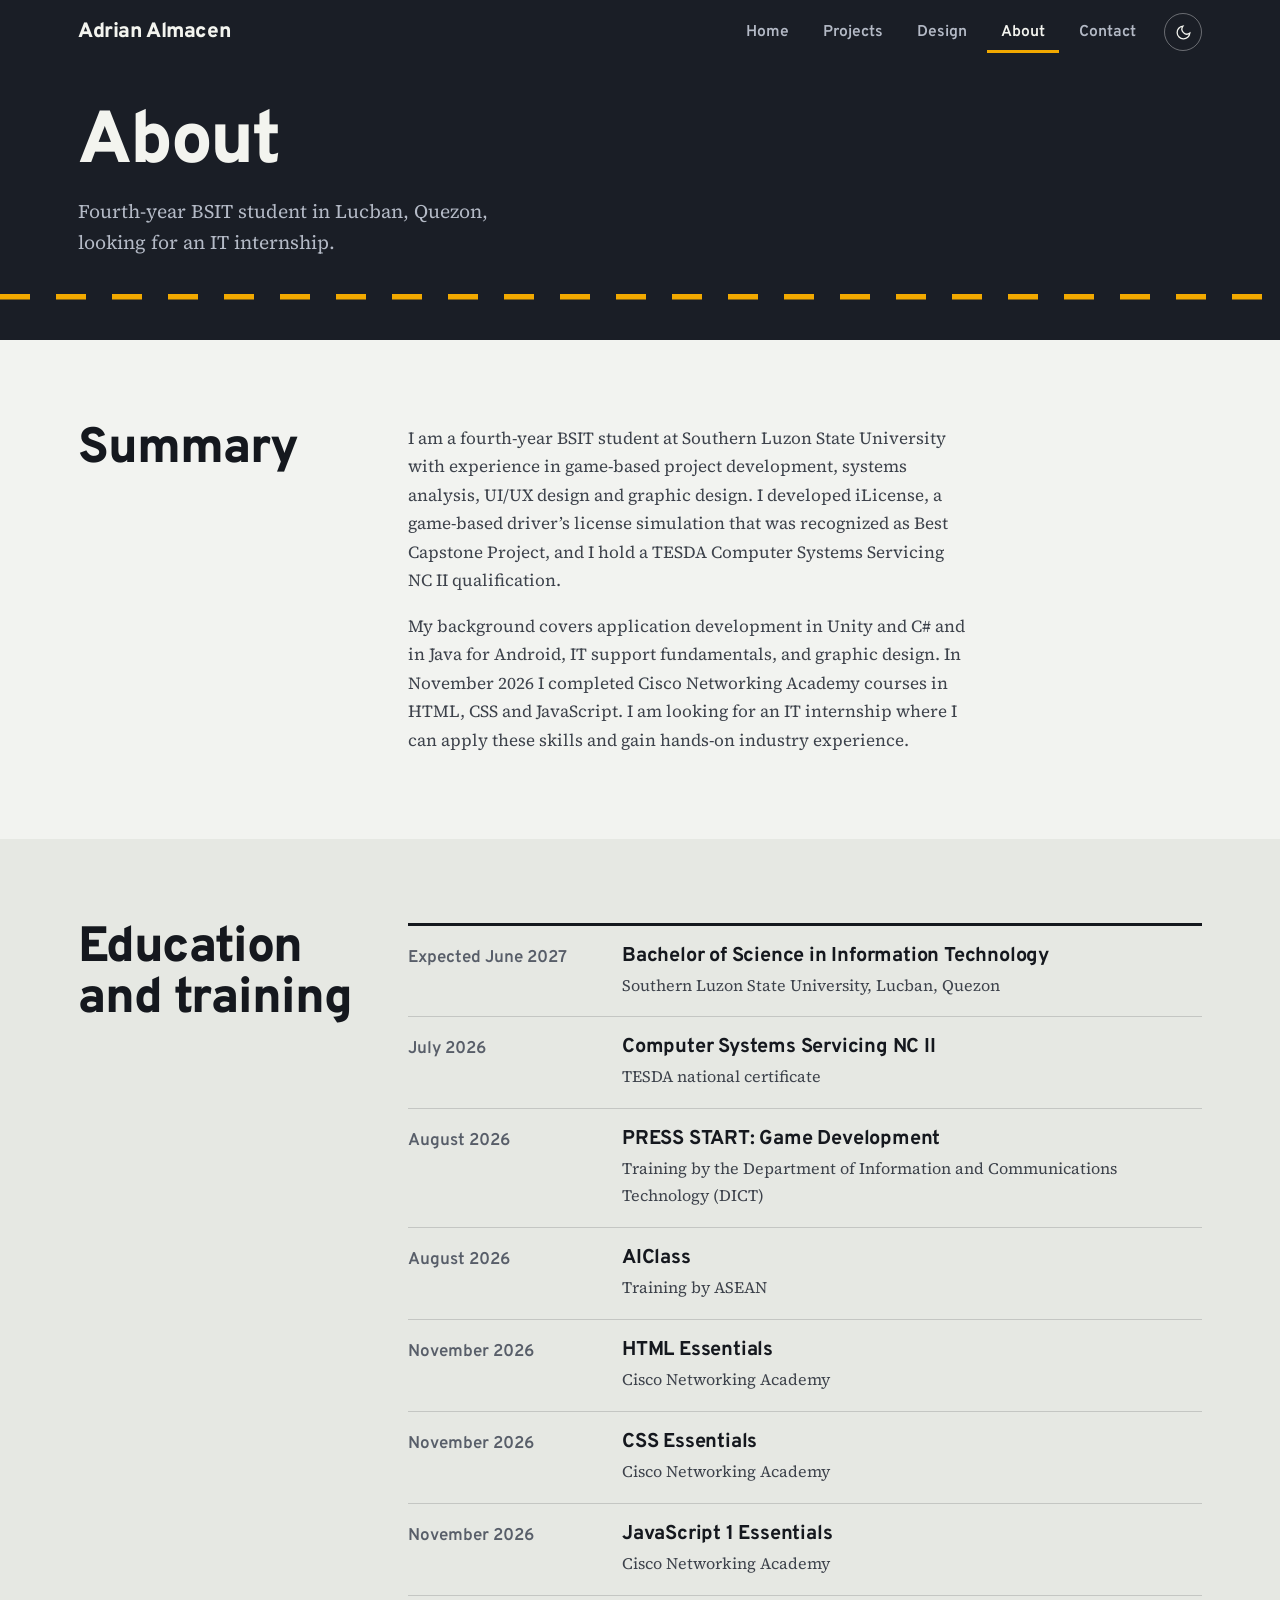
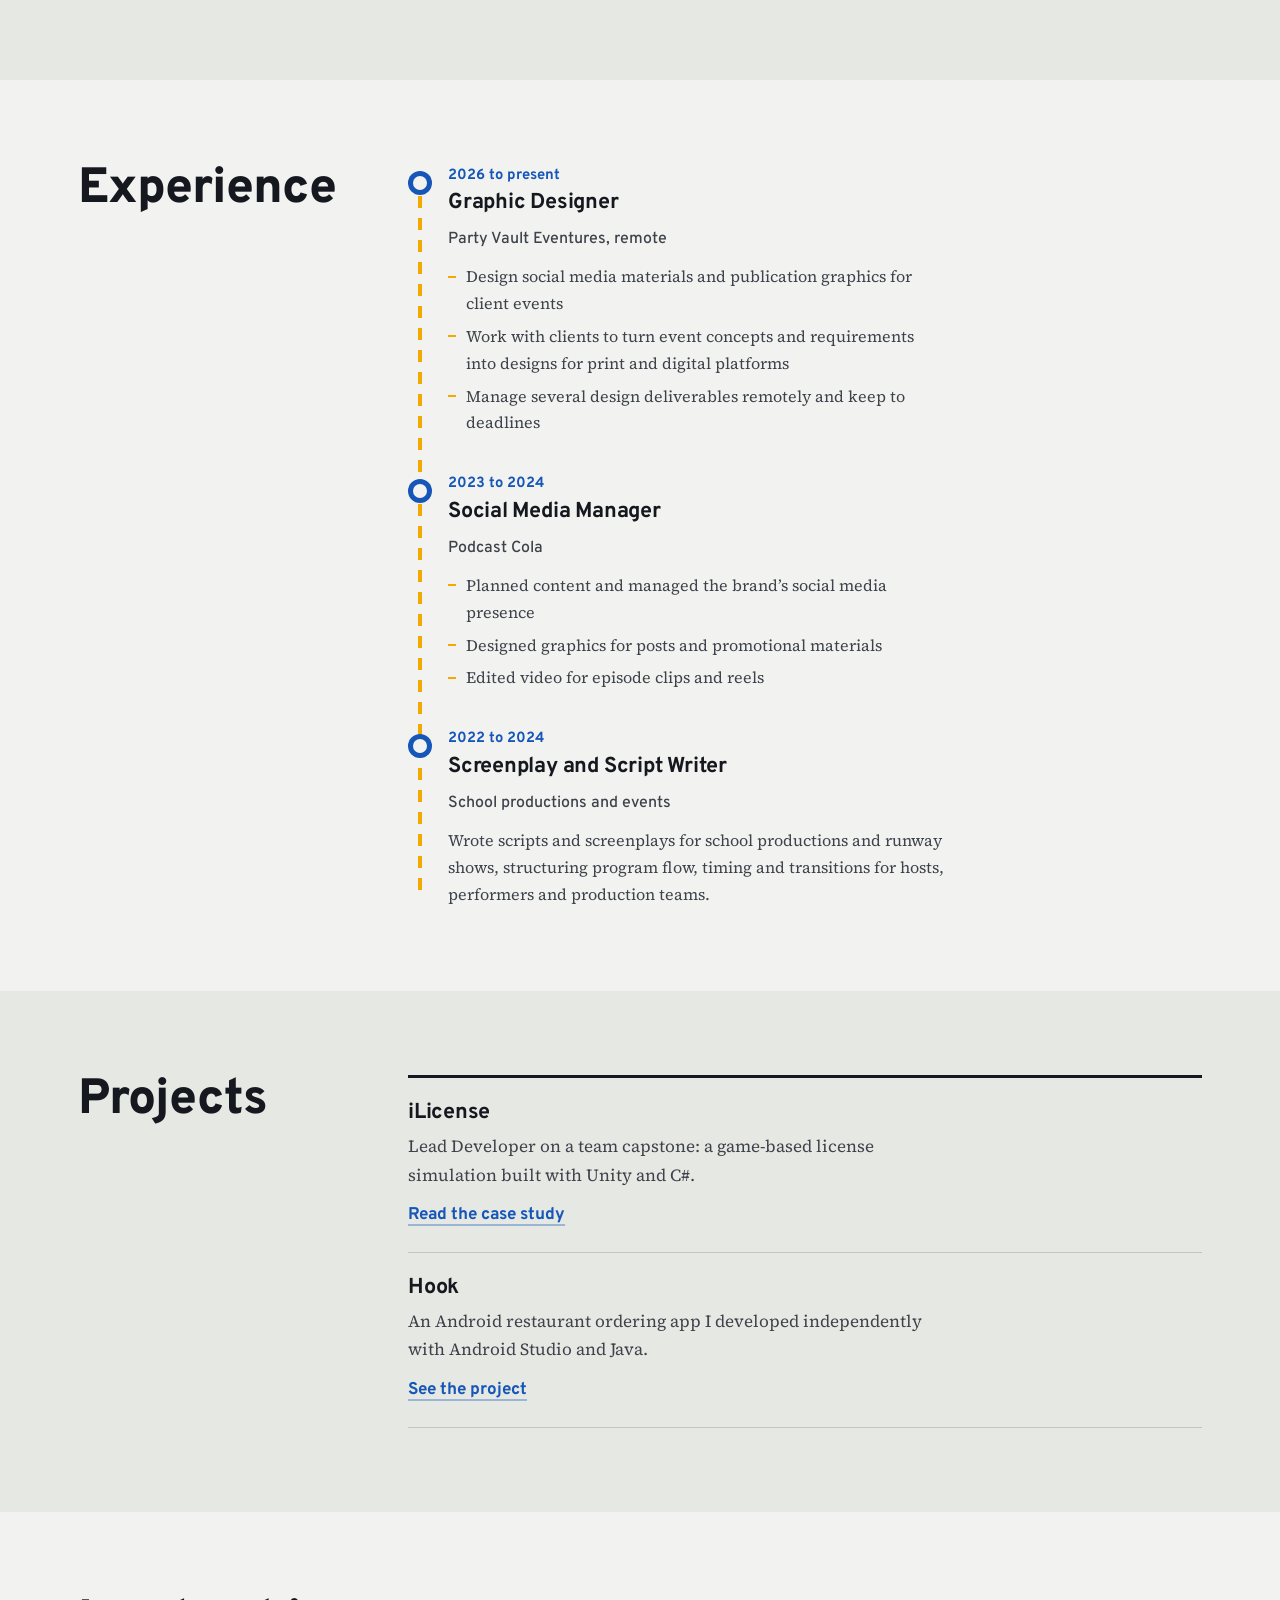
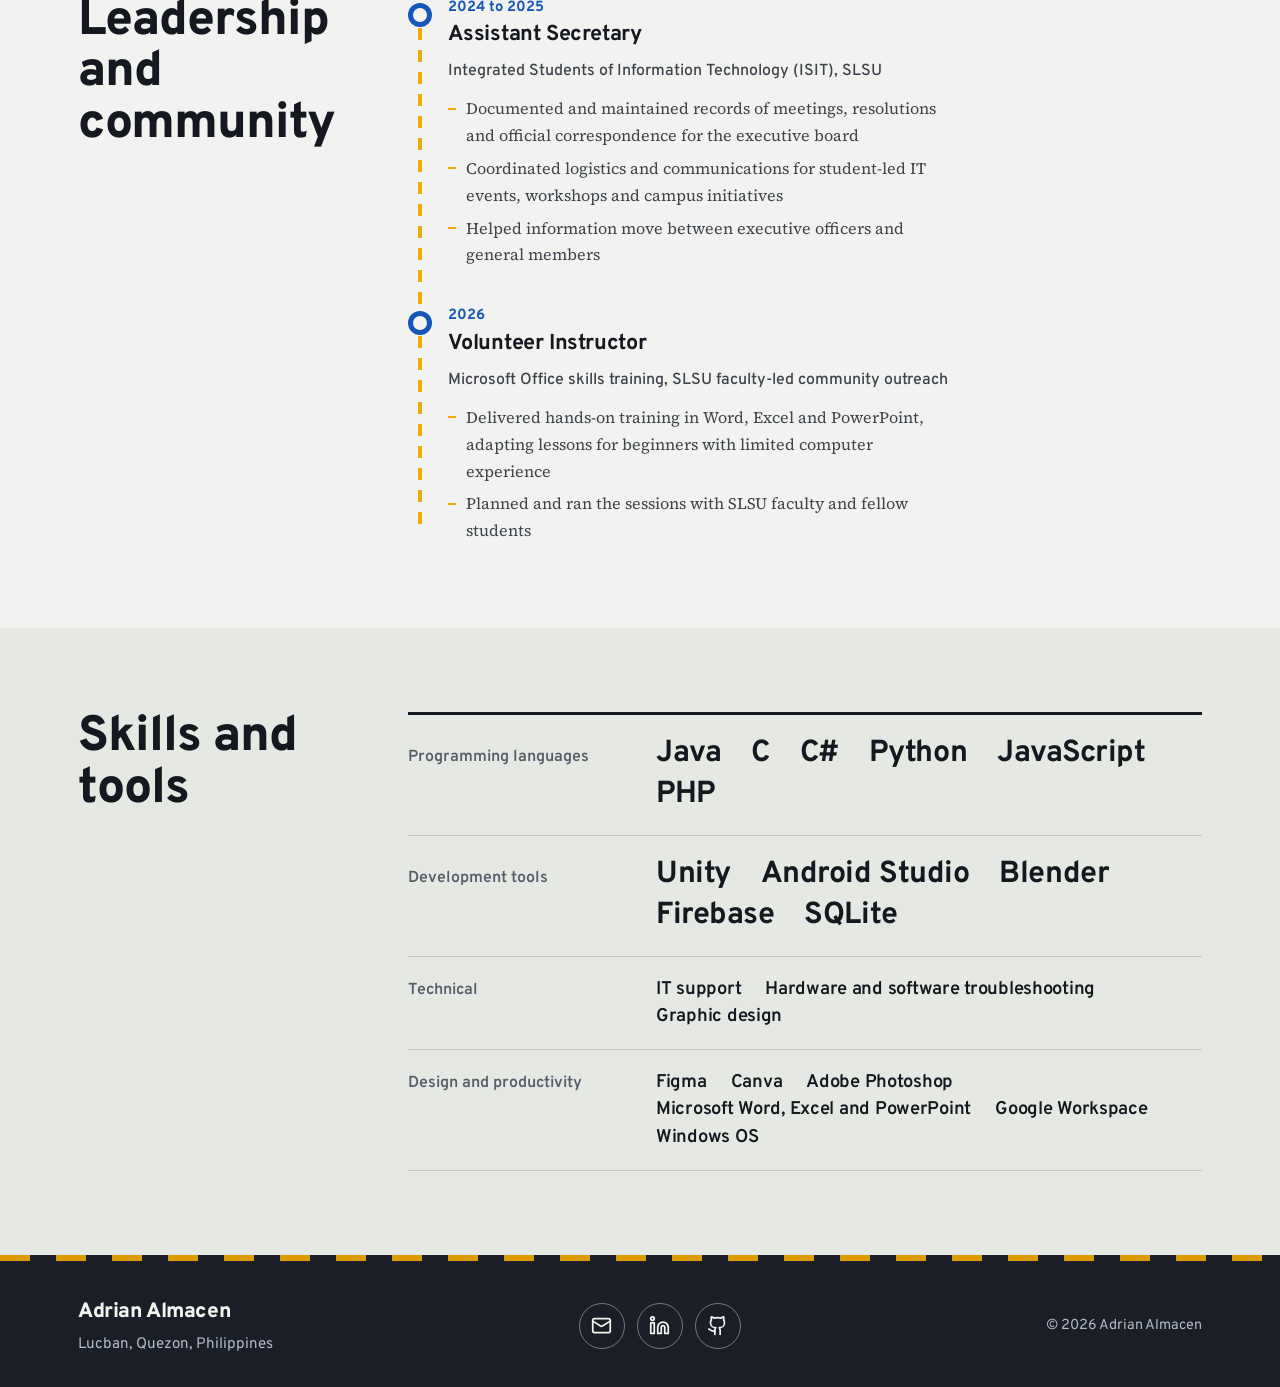
==== commit df2f736d: "changes" ====
--- a/pages/about.html
+++ b/pages/about.html
@@ -39,11 +39,11 @@
 
   <main id="main-content">
 <header class="page-header"><div class="container"><h1>About</h1><p class="lede">Fourth-year BSIT student in Lucban, Quezon, looking for an IT internship.</p></div><div class="lane lane-hero" aria-hidden="true" style="margin-top:36px"></div></header><section class="section" id="summary" aria-labelledby="summary-h"><div class="container split"><div class="section-head"><h2 id="summary-h">Summary</h2></div><div class="stack"><div class="prose">
-<p>I am a fourth-year BSIT student at Southern Luzon State University with experience in project development, graphic design and student leadership. I developed iLicense, a game-based driver&rsquo;s license simulation that was recognized as Best Capstone Project, and I hold a TESDA Computer Systems Servicing NC II qualification.</p>
-<p>My background covers application development in Unity and C# and in Java for Android, IT support fundamentals, and graphic design. I am looking for an IT internship where I can apply these skills and gain hands-on industry experience.</p></div></div></div></section><section class="section tint" id="education" aria-labelledby="education-h"><div class="container split"><div class="section-head"><h2 id="education-h">Education and training</h2></div><div class="stack"><div class="facts"><div class="fact"><div class="f-key">Expected June 2027</div><div><h3>Bachelor of Science in Information Technology</h3><p>Southern Luzon State University, Lucban, Quezon</p></div></div><div class="fact"><div class="f-key">July 2026</div><div><h3>Computer Systems Servicing NC II</h3><p>TESDA national certificate</p></div></div><div class="fact"><div class="f-key">August 2026</div><div><h3>PRESS START: Game Development</h3><p>Training by the Department of Information and Communications Technology (DICT)</p></div></div><div class="fact"><div class="f-key">August 2026</div><div><h3>AIClass</h3><p>Training by ASEAN</p></div></div></div></div></div></section><section class="section" id="experience" aria-labelledby="experience-h"><div class="container split"><div class="section-head"><h2 id="experience-h">Experience</h2></div><div class="stack"><ol class="timeline"><li class="t-item"><div class="t-date">2026 to present</div><h3>Graphic Designer</h3><p class="t-org">Party Vault Eventures, remote</p><ul class=""><li>Design social media materials and publication graphics for client events</li><li>Work with clients to turn event concepts and requirements into designs for print and digital platforms</li><li>Manage several design deliverables remotely and keep to deadlines</li></ul></li><li class="t-item"><div class="t-date">2022 to 2026</div><h3>Catering Staff</h3><p class="t-org">Cafe Francisco</p><p>Worked in a catering and events environment, covering event setup, guest service and on-site coordination.</p></li><li class="t-item"><div class="t-date">2023 to 2024</div><h3>Social Media Manager</h3><p class="t-org">Podcast Cola</p><ul class=""><li>Planned content and managed the brand&rsquo;s social media presence</li><li>Designed graphics for posts and promotional materials</li><li>Edited video for episode clips and reels</li></ul></li><li class="t-item"><div class="t-date">2022 to 2024</div><h3>Screenplay and Script Writer</h3><p class="t-org">School productions and events</p><p>Wrote scripts and screenplays for school productions and runway shows, structuring program flow, timing and transitions for hosts, performers and production teams.</p></li></ol></div></div></section><section class="section tint" id="projects" aria-labelledby="projects-h"><div class="container split"><div class="section-head"><h2 id="projects-h">Projects</h2></div><div class="stack"><div class="link-list">
+<p>I am a fourth-year BSIT student at Southern Luzon State University with experience in game-based project development, systems analysis, UI/UX design and graphic design. I developed iLicense, a game-based driver&rsquo;s license simulation that was recognized as Best Capstone Project, and I hold a TESDA Computer Systems Servicing NC II qualification.</p>
+<p>My background covers application development in Unity and C# and in Java for Android, IT support fundamentals, and graphic design. In November 2026 I completed Cisco Networking Academy courses in HTML, CSS and JavaScript. I am looking for an IT internship where I can apply these skills and gain hands-on industry experience.</p></div></div></div></section><section class="section tint" id="education" aria-labelledby="education-h"><div class="container split"><div class="section-head"><h2 id="education-h">Education and training</h2></div><div class="stack"><div class="facts"><div class="fact"><div class="f-key">Expected June 2027</div><div><h3>Bachelor of Science in Information Technology</h3><p>Southern Luzon State University, Lucban, Quezon</p></div></div><div class="fact"><div class="f-key">July 2026</div><div><h3>Computer Systems Servicing NC II</h3><p>TESDA national certificate</p></div></div><div class="fact"><div class="f-key">August 2026</div><div><h3>PRESS START: Game Development</h3><p>Training by the Department of Information and Communications Technology (DICT)</p></div></div><div class="fact"><div class="f-key">August 2026</div><div><h3>AIClass</h3><p>Training by ASEAN</p></div></div><div class="fact"><div class="f-key">November 2026</div><div><h3>HTML Essentials</h3><p>Cisco Networking Academy</p></div></div><div class="fact"><div class="f-key">November 2026</div><div><h3>CSS Essentials</h3><p>Cisco Networking Academy</p></div></div><div class="fact"><div class="f-key">November 2026</div><div><h3>JavaScript 1 Essentials</h3><p>Cisco Networking Academy</p></div></div></div></div></div></section><section class="section" id="experience" aria-labelledby="experience-h"><div class="container split"><div class="section-head"><h2 id="experience-h">Experience</h2></div><div class="stack"><ol class="timeline"><li class="t-item"><div class="t-date">2026 to present</div><h3>Graphic Designer</h3><p class="t-org">Party Vault Eventures, remote</p><ul class=""><li>Design social media materials and publication graphics for client events</li><li>Work with clients to turn event concepts and requirements into designs for print and digital platforms</li><li>Manage several design deliverables remotely and keep to deadlines</li></ul></li><li class="t-item"><div class="t-date">2023 to 2024</div><h3>Social Media Manager</h3><p class="t-org">Podcast Cola</p><ul class=""><li>Planned content and managed the brand&rsquo;s social media presence</li><li>Designed graphics for posts and promotional materials</li><li>Edited video for episode clips and reels</li></ul></li><li class="t-item"><div class="t-date">2022 to 2024</div><h3>Screenplay and Script Writer</h3><p class="t-org">School productions and events</p><p>Wrote scripts and screenplays for school productions and runway shows, structuring program flow, timing and transitions for hosts, performers and production teams.</p></li></ol></div></div></section><section class="section tint" id="projects" aria-labelledby="projects-h"><div class="container split"><div class="section-head"><h2 id="projects-h">Projects</h2></div><div class="stack"><div class="link-list">
   <div><h3>iLicense</h3><p>Lead Developer on a team capstone: a game-based license simulation built with Unity and C#.</p><a class="text-link" href="ilicense.html">Read the case study</a></div>
   <div><h3>Hook</h3><p>An Android restaurant ordering app I developed independently with Android Studio and Java.</p><a class="text-link" href="projects.html#hook">See the project</a></div>
-</div></div></div></section><section class="section" id="leadership" aria-labelledby="leadership-h"><div class="container split"><div class="section-head"><h2 id="leadership-h">Leadership and community</h2></div><div class="stack"><ol class="timeline"><li class="t-item"><div class="t-date">2024 to 2025</div><h3>Assistant Secretary</h3><p class="t-org">Integrated Students of Information Technology (ISIT), SLSU</p><ul class=""><li>Documented and maintained records of meetings, resolutions and official correspondence for the executive board</li><li>Coordinated logistics and communications for student-led IT events, workshops and campus initiatives</li><li>Helped information move between executive officers and general members</li></ul></li><li class="t-item"><div class="t-date">2026</div><h3>Volunteer Instructor</h3><p class="t-org">Microsoft Office skills training, SLSU faculty-led community outreach</p><ul class=""><li>Delivered hands-on training in Word, Excel and PowerPoint, adapting lessons for beginners with limited computer experience</li><li>Planned and ran the sessions with SLSU faculty and fellow students</li></ul></li></ol></div></div></section><section class="section tint" id="skills" aria-labelledby="skills-h"><div class="container split"><div class="section-head"><h2 id="skills-h">Skills and tools</h2></div><div class="stack"><div class="skills"><div class="skill-row big"><h3>Programming languages</h3><ul><li>Java</li><li>C</li><li>C#</li></ul></div><div class="skill-row mid"><h3>Development tools</h3><ul><li>Unity</li><li>Android Studio</li><li>Blender</li><li>Firebase</li><li>SQLite</li></ul></div><div class="skill-row small"><h3>Technical</h3><ul><li>IT support</li><li>Hardware and software troubleshooting</li><li>Graphic design</li></ul></div><div class="skill-row small"><h3>Design and productivity</h3><ul><li>Figma</li><li>Canva</li><li>Microsoft Word, Excel and PowerPoint</li><li>Google Workspace</li><li>Windows OS</li></ul></div></div></div></div></section>
+</div></div></div></section><section class="section" id="leadership" aria-labelledby="leadership-h"><div class="container split"><div class="section-head"><h2 id="leadership-h">Leadership and community</h2></div><div class="stack"><ol class="timeline"><li class="t-item"><div class="t-date">2024 to 2025</div><h3>Assistant Secretary</h3><p class="t-org">Integrated Students of Information Technology (ISIT), SLSU</p><ul class=""><li>Documented and maintained records of meetings, resolutions and official correspondence for the executive board</li><li>Coordinated logistics and communications for student-led IT events, workshops and campus initiatives</li><li>Helped information move between executive officers and general members</li></ul></li><li class="t-item"><div class="t-date">2026</div><h3>Volunteer Instructor</h3><p class="t-org">Microsoft Office skills training, SLSU faculty-led community outreach</p><ul class=""><li>Delivered hands-on training in Word, Excel and PowerPoint, adapting lessons for beginners with limited computer experience</li><li>Planned and ran the sessions with SLSU faculty and fellow students</li></ul></li></ol></div></div></section><section class="section tint" id="skills" aria-labelledby="skills-h"><div class="container split"><div class="section-head"><h2 id="skills-h">Skills and tools</h2></div><div class="stack"><div class="skills"><div class="skill-row mid"><h3>Programming languages</h3><ul><li>Java</li><li>C</li><li>C#</li><li>Python</li><li>JavaScript</li><li>PHP</li></ul></div><div class="skill-row mid"><h3>Development tools</h3><ul><li>Unity</li><li>Android Studio</li><li>Blender</li><li>Firebase</li><li>SQLite</li></ul></div><div class="skill-row small"><h3>Technical</h3><ul><li>IT support</li><li>Hardware and software troubleshooting</li><li>Graphic design</li></ul></div><div class="skill-row small"><h3>Design and productivity</h3><ul><li>Figma</li><li>Canva</li><li>Adobe Photoshop</li><li>Microsoft Word, Excel and PowerPoint</li><li>Google Workspace</li><li>Windows OS</li></ul></div></div></div></div></section>
   </main>
 
   <footer class="footer">
--- a/css/style.css
+++ b/css/style.css
@@ -396,3 +396,22 @@
   html { scroll-behavior: auto; }
   *, *::before, *::after { animation: none !important; transition: none !important; }
 }
+
+/* ---- v2.1: hero facts row (replaces sign plates), Gmail link, polish ---- */
+.hero-facts { display: grid; grid-template-columns: repeat(3, auto); justify-content: start; gap: 0; padding: 26px 0 32px; margin: 0; }
+.hero-facts > div { padding: 2px 36px; border-left: 1px solid rgba(255,255,255,0.18); }
+.hero-facts > div:first-child { padding-left: 0; border-left: 0; }
+.hero-facts dt { font-family: var(--font-display); font-size: 0.85rem; font-weight: 600; color: var(--asphalt-muted); }
+.hero-facts dd { margin: 2px 0 0; font-family: var(--font-display); font-weight: 700; font-size: 1.08rem; color: var(--on-asphalt, #f3f4ef); }
+.mail-actions { display: flex; flex-wrap: wrap; gap: 10px; align-items: center; }
+.copy-btn, .btn { transition: border-color .2s, color .2s, background .2s, transform .2s; }
+.btn:hover { transform: translateY(-2px); }
+.btn:active { transform: none; }
+.hero h1 span { display: block; animation: name-in .7s cubic-bezier(.2,.7,.2,1) both; }
+.hero h1 span + span { animation-delay: .12s; }
+@keyframes name-in { from { opacity: 0; transform: translateY(14px); } to { opacity: 1; transform: none; } }
+@media (max-width: 760px) {
+  .hero-facts { grid-template-columns: 1fr; gap: 14px; padding: 22px 0 26px; }
+  .hero-facts > div, .hero-facts > div:first-child { padding: 0 0 0 14px; border-left: 3px solid var(--amber); }
+}
+@media (prefers-reduced-motion: reduce) { .hero h1 span { animation: none; } .btn:hover { transform: none; } }
